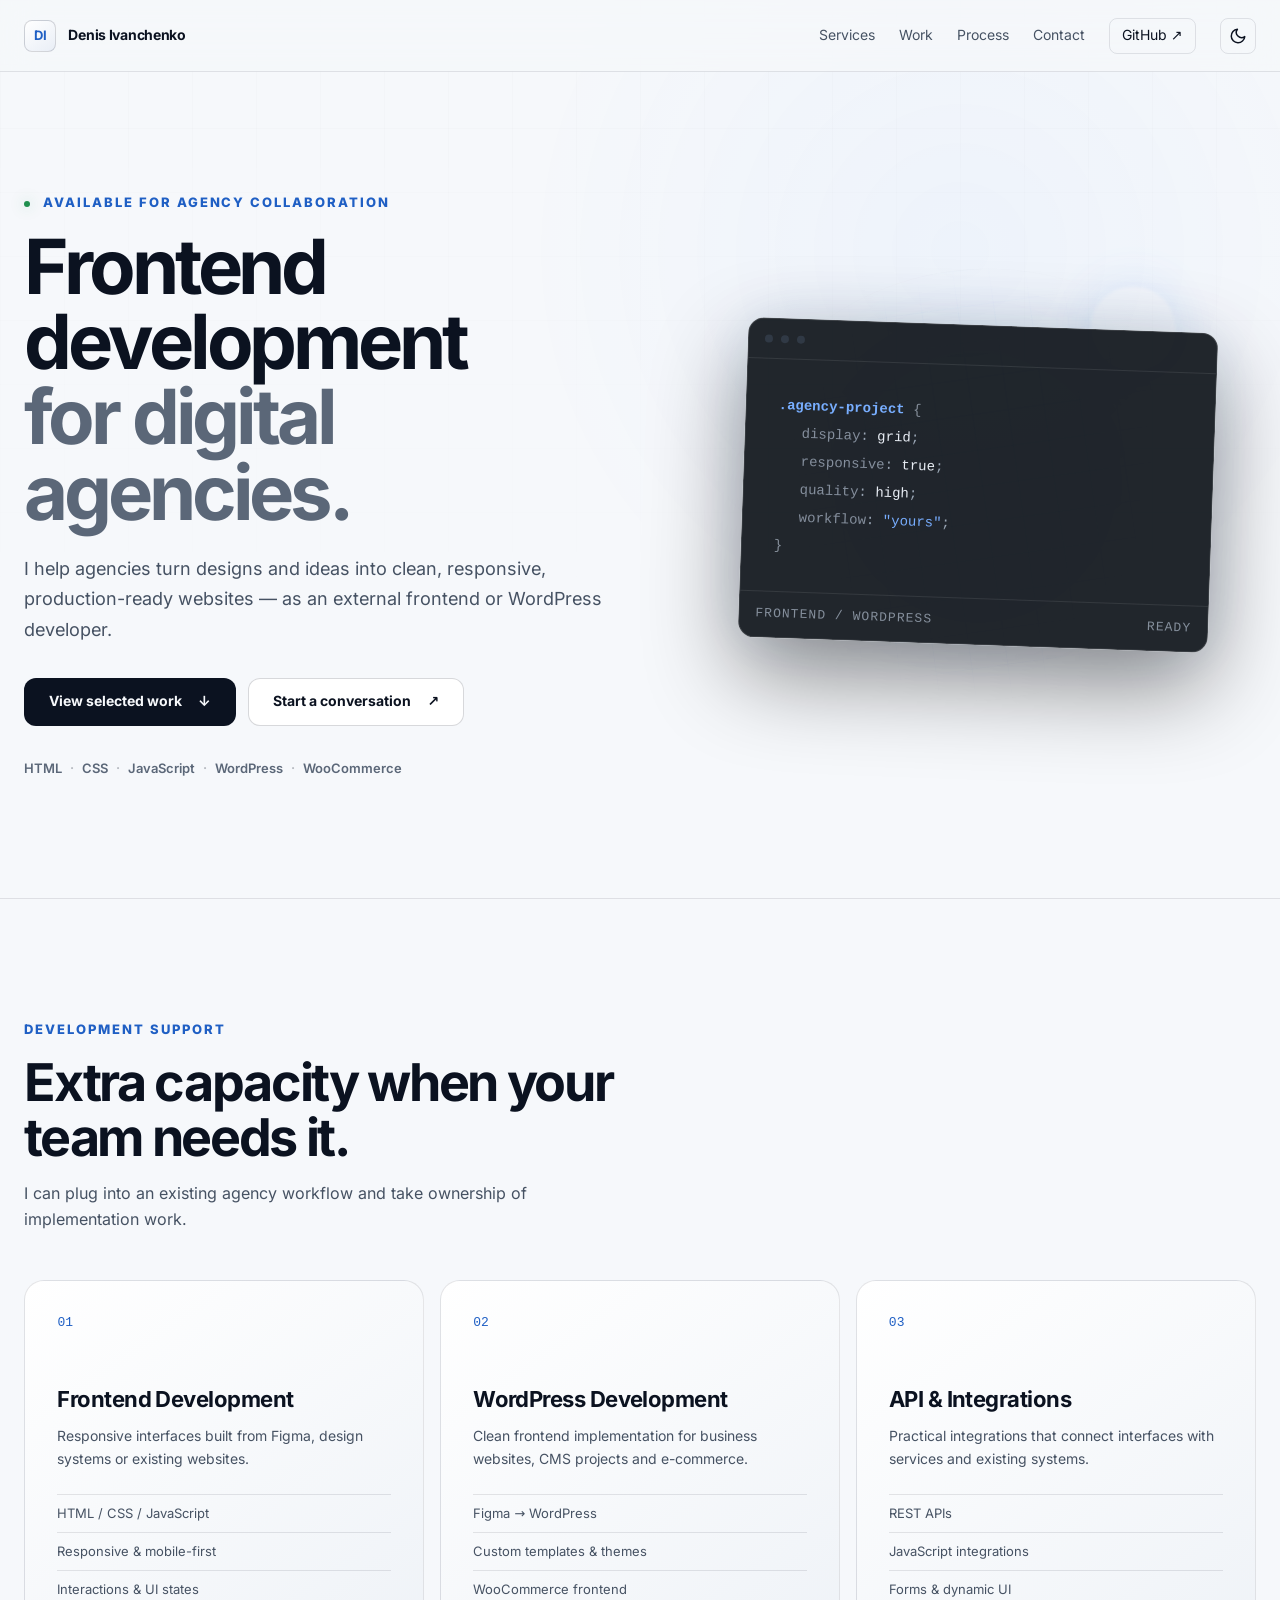
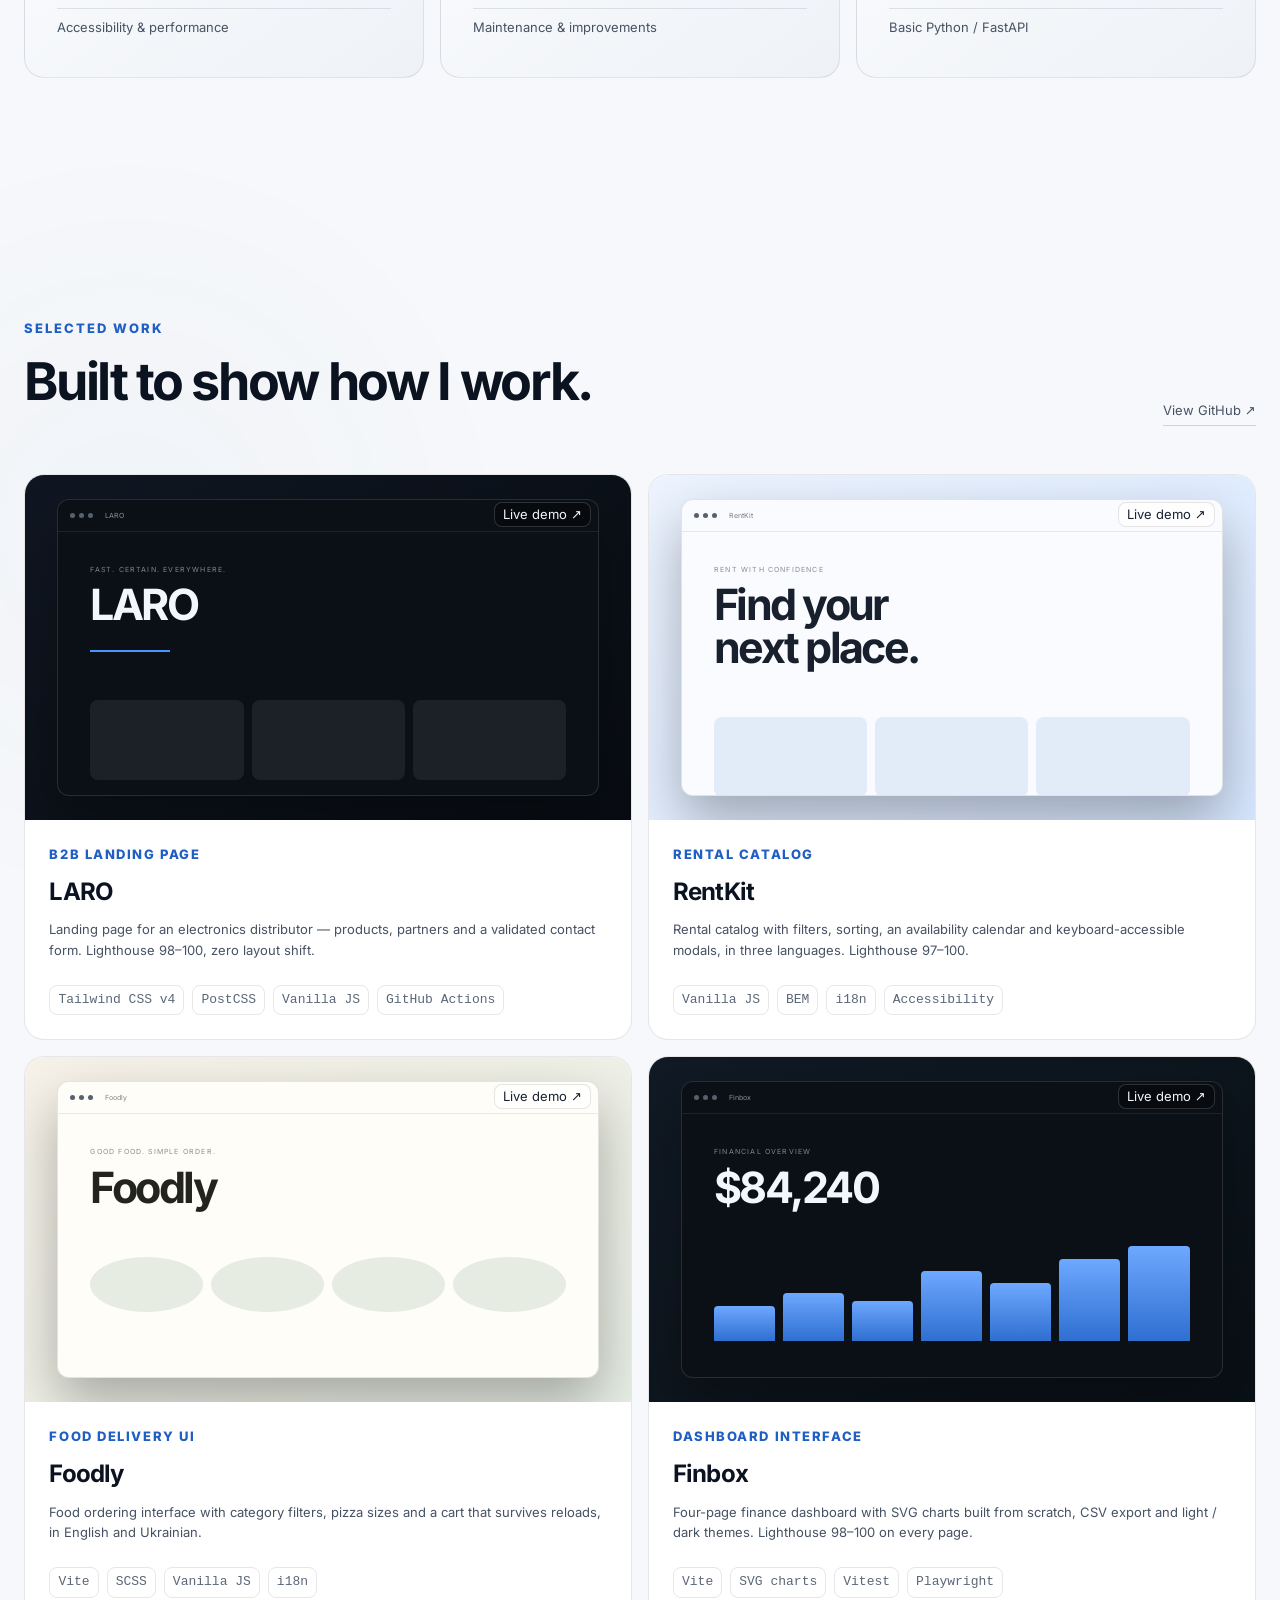
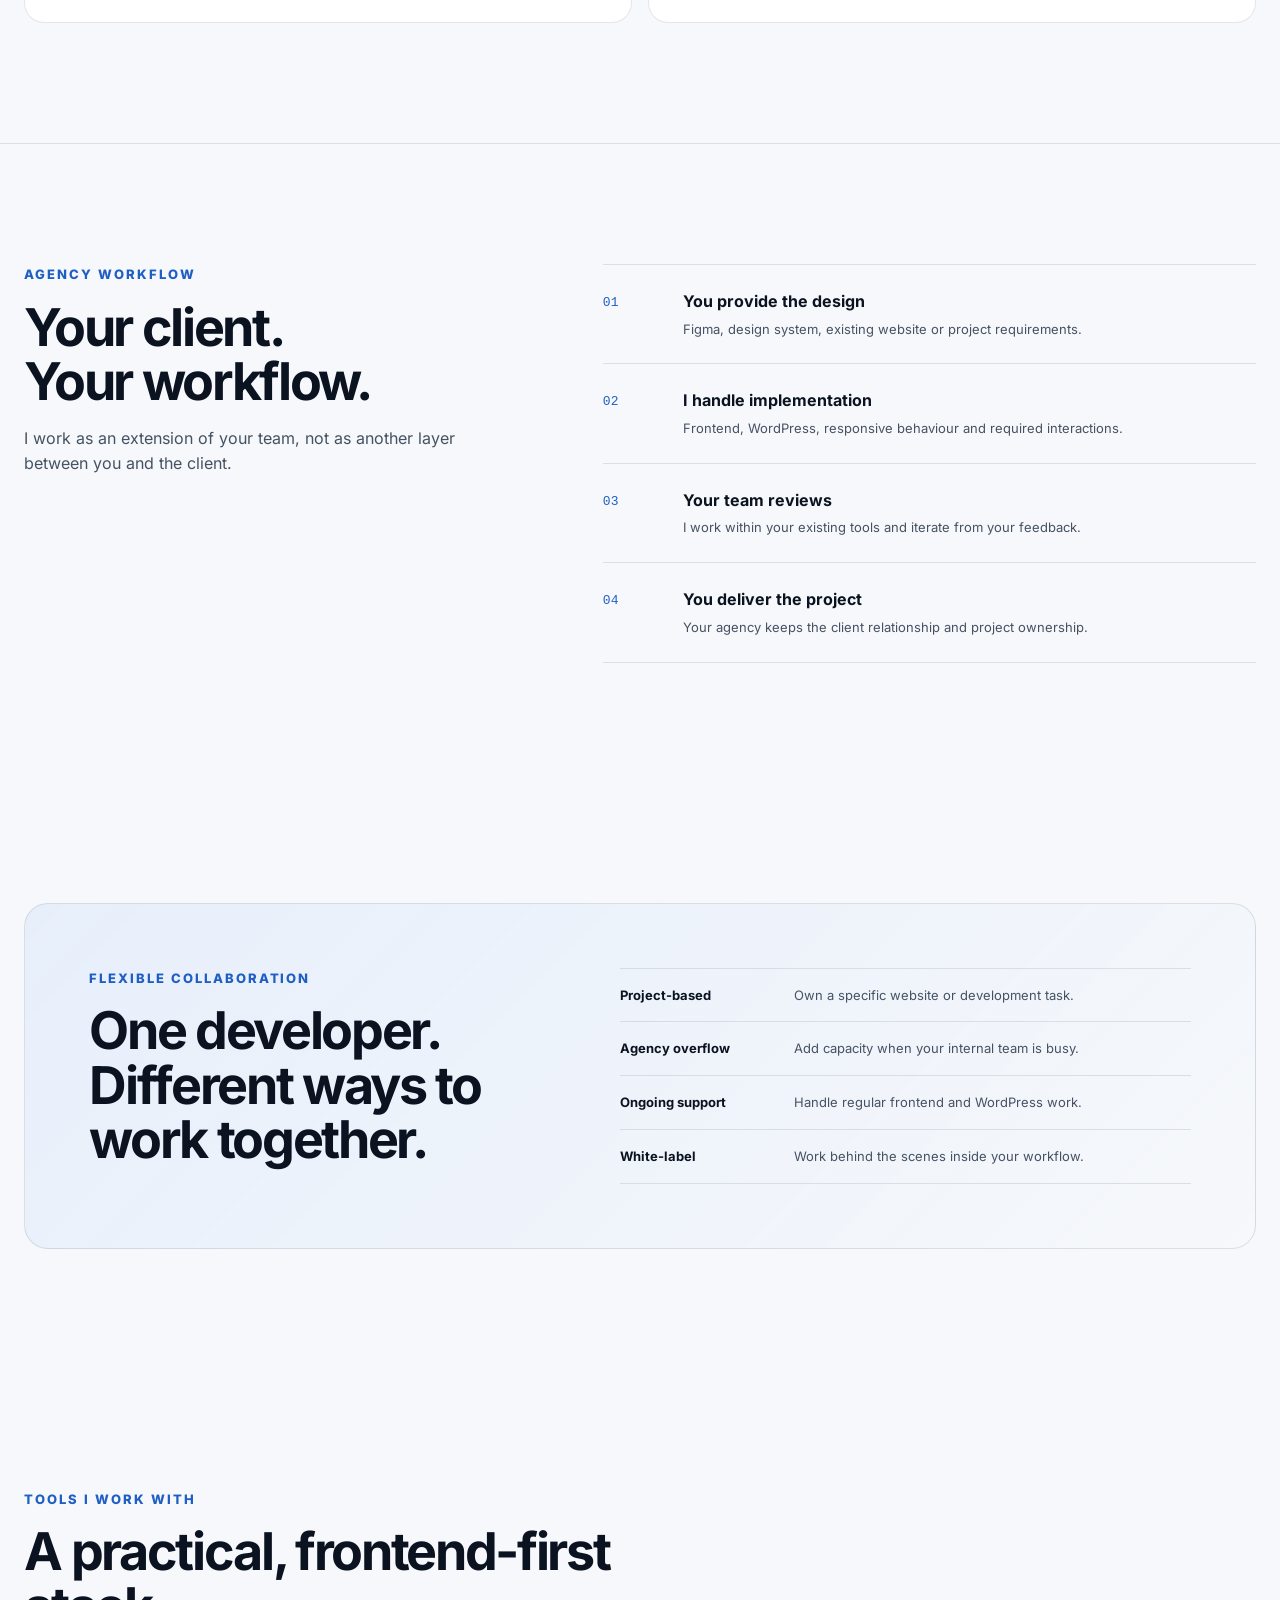
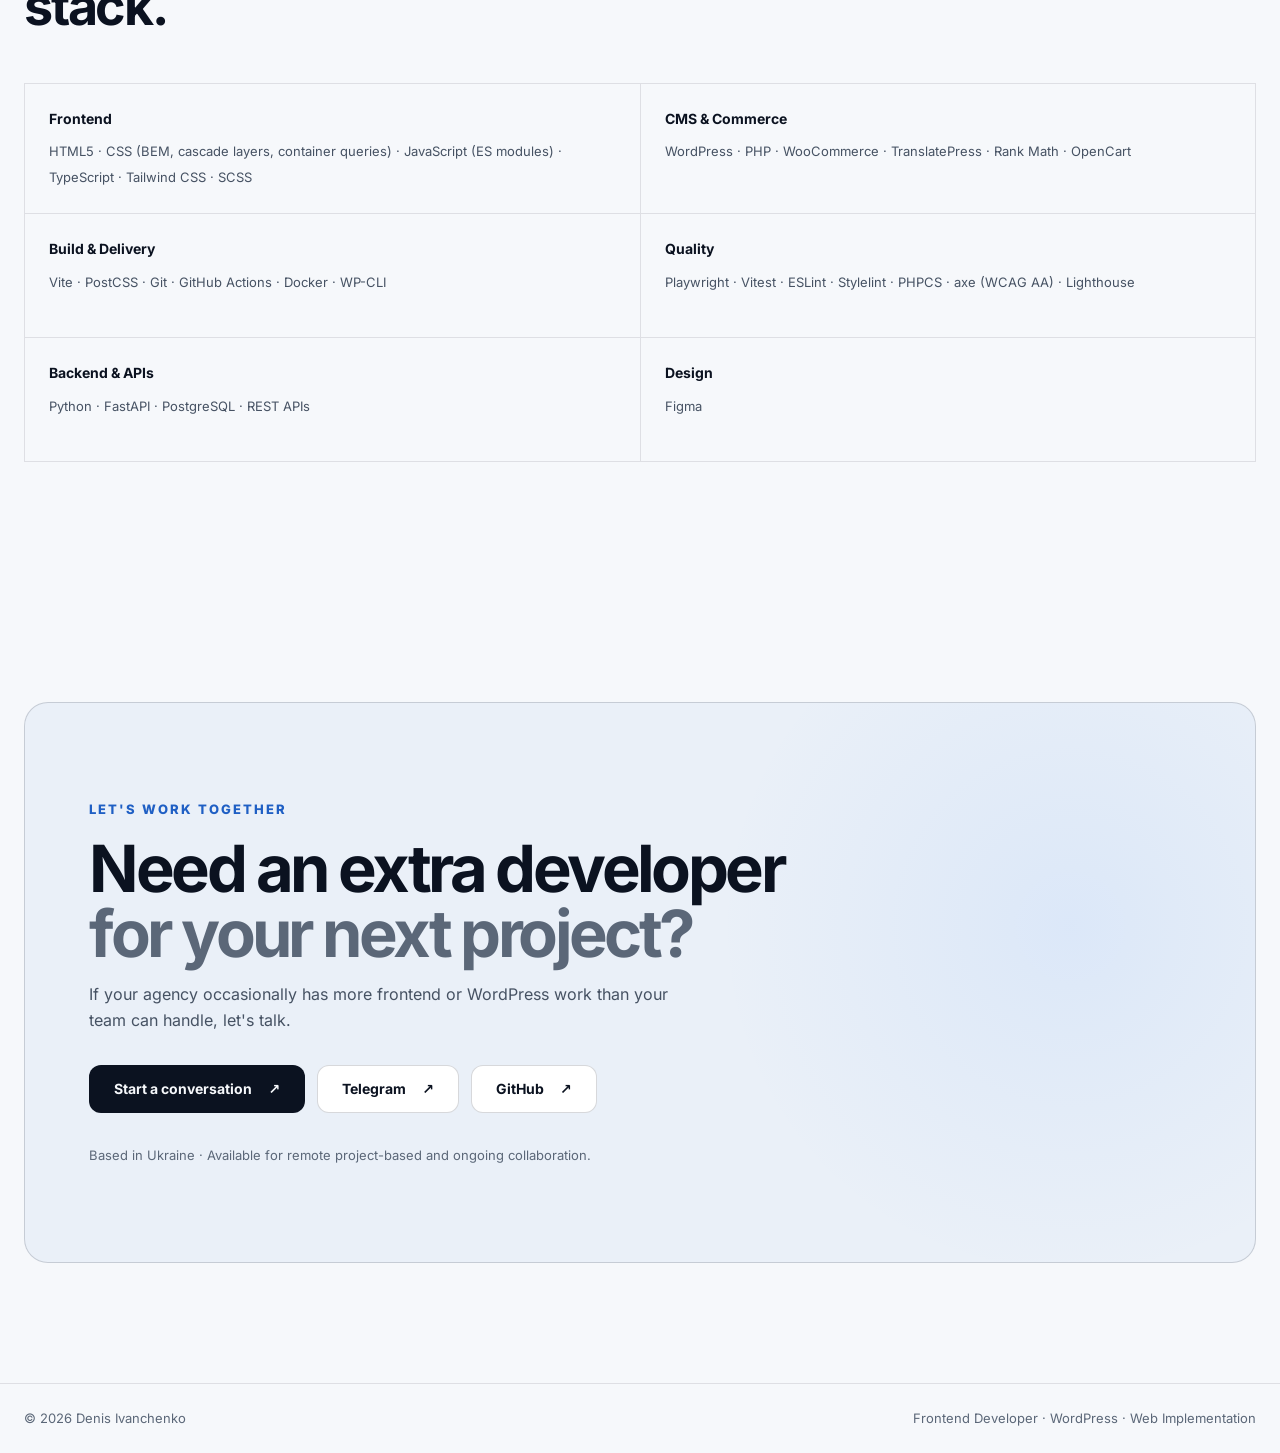
==== index.html @ 22ab7bbe "feat(work): rewrite project card copy with concrete features and lighthouse scores Co-Authored-By: C" ====
<!doctype html>
<html lang="en">
<head>
  <meta charset="utf-8">
  <meta name="viewport" content="width=device-width, initial-scale=1">
  <meta name="description" content="Denis Ivanchenko — Frontend Developer for digital agencies. Frontend, WordPress and web implementation support.">
  <title>Denis Ivanchenko — Frontend Developer for Digital Agencies</title>
  <link rel="canonical" href="https://den-dev-web.github.io/">
  <link rel="icon" href="favicon.ico" sizes="32x32">
  <link rel="icon" href="favicon.svg" type="image/svg+xml">
  <link rel="apple-touch-icon" href="apple-touch-icon.png">
  <meta property="og:type" content="website">
  <meta property="og:url" content="https://den-dev-web.github.io/">
  <meta property="og:title" content="Denis Ivanchenko — Frontend Developer for Digital Agencies">
  <meta property="og:description" content="Denis Ivanchenko — Frontend Developer for digital agencies. Frontend, WordPress and web implementation support.">
  <meta property="og:site_name" content="Denis Ivanchenko">
  <meta property="og:locale" content="en_US">
  <meta property="og:image" content="https://den-dev-web.github.io/assets/img/og-image.jpg">
  <meta property="og:image:width" content="1200">
  <meta property="og:image:height" content="630">
  <meta property="og:image:alt" content="Denis Ivanchenko — Frontend development for digital agencies, with previews of the LARO and Finbox projects">
  <meta name="twitter:card" content="summary_large_image">
  <script type="application/ld+json">
    {
      "@context": "https://schema.org",
      "@type": "Person",
      "name": "Denis Ivanchenko",
      "url": "https://den-dev-web.github.io/",
      "jobTitle": "Frontend Developer",
      "sameAs": ["https://github.com/den-dev-web"]
    }
  </script>
  <script>
    // Apply the saved theme before first paint to avoid a flash of the wrong theme
    try {
      const savedTheme = localStorage.getItem("theme");
      if (savedTheme === "light" || savedTheme === "dark") document.documentElement.dataset.theme = savedTheme;
    } catch {}
  </script>
  <link rel="stylesheet" href="css/tokens.css">
  <link rel="stylesheet" href="css/base.css">
  <link rel="stylesheet" href="css/layout.css">
  <link rel="stylesheet" href="css/components/header.css">
  <link rel="stylesheet" href="css/components/button.css">
  <link rel="stylesheet" href="css/components/eyebrow.css">
  <link rel="stylesheet" href="css/components/section-heading.css">
  <link rel="stylesheet" href="css/components/service-card.css">
  <link rel="stylesheet" href="css/components/project-card.css">
  <link rel="stylesheet" href="css/components/process.css">
  <link rel="stylesheet" href="css/components/collab.css">
  <link rel="stylesheet" href="css/components/stack.css">
  <link rel="stylesheet" href="css/components/contact.css">
  <link rel="stylesheet" href="css/components/footer.css">
  <link rel="stylesheet" href="css/components/hero.css">
  <link rel="stylesheet" href="css/utils.css">
  <script type="module" src="js/main.js"></script>
  <script data-goatcounter="https://den-dev-web.goatcounter.com/count" async src="https://gc.zgo.at/count.js"></script>
</head>
<body>
<a class="skip-link" href="#top">Skip to content</a>
<header class="header">
  <div class="container header__inner">
    <a class="header__brand" href="#top">
      <span class="header__brand-mark" aria-hidden="true">DI</span><span>Denis Ivanchenko</span>
    </a>
    <button class="header__theme" type="button" aria-label="Switch theme" data-theme-toggle>
      <svg class="header__theme-icon header__theme-icon--sun" viewBox="0 0 24 24" width="18" height="18" fill="none" stroke="currentColor" stroke-width="2" stroke-linecap="round" aria-hidden="true" focusable="false"><circle cx="12" cy="12" r="4"/><path d="M12 2v2M12 20v2M4.93 4.93l1.41 1.41M17.66 17.66l1.41 1.41M2 12h2M20 12h2M4.93 19.07l1.41-1.41M17.66 6.34l1.41-1.41"/></svg>
      <svg class="header__theme-icon header__theme-icon--moon" viewBox="0 0 24 24" width="18" height="18" fill="none" stroke="currentColor" stroke-width="2" stroke-linecap="round" stroke-linejoin="round" aria-hidden="true" focusable="false"><path d="M21 12.79A9 9 0 1 1 11.21 3 7 7 0 0 0 21 12.79z"/></svg>
    </button>
    <button class="header__toggle" type="button" aria-expanded="false" aria-controls="primary-menu" aria-label="Menu" data-menu-button>
      <span class="header__toggle-line"></span><span class="header__toggle-line"></span><span class="header__toggle-line"></span>
    </button>
    <nav class="header__nav" id="primary-menu" aria-label="Primary navigation" data-menu>
      <ul class="header__menu">
        <li class="header__item"><a class="header__link" href="#services">Services</a></li>
        <li class="header__item"><a class="header__link" href="#work">Work</a></li>
        <li class="header__item"><a class="header__link" href="#process">Process</a></li>
        <li class="header__item"><a class="header__link" href="#contact">Contact</a></li>
        <li class="header__item"><a class="header__link header__link--github" href="https://github.com/den-dev-web" data-goatcounter-click="github-header" target="_blank" rel="noreferrer">GitHub <span aria-hidden="true">↗</span><span class="visually-hidden">(opens in a new tab)</span></a></li>
      </ul>
    </nav>
  </div>
</header>

<main id="top">
<section class="hero section">
  <div class="container hero__grid">
    <div class="hero__copy">
      <p class="eyebrow"><span class="hero__status-dot"></span> Available for agency collaboration</p>
      <h1 class="hero__title">Frontend development<br><span class="hero__title-accent">for digital agencies.</span></h1>
      <p class="hero__text">I help agencies turn designs and ideas into clean, responsive, production-ready websites — as an external frontend or WordPress developer.</p>
      <div class="hero__actions">
        <a class="button button--primary" href="#work" data-goatcounter-click="hero-work">View selected work <span aria-hidden="true">↓</span></a>
        <a class="button button--secondary" href="#contact" data-goatcounter-click="hero-contact">Start a conversation <span aria-hidden="true">↗</span></a>
      </div>
      <div class="hero__tech"><span>HTML</span><span class="hero__tech-separator" aria-hidden="true">·</span><span>CSS</span><span class="hero__tech-separator" aria-hidden="true">·</span><span>JavaScript</span><span class="hero__tech-separator" aria-hidden="true">·</span><span>WordPress</span><span class="hero__tech-separator" aria-hidden="true">·</span><span>WooCommerce</span></div>
    </div>

    <div class="hero__visual" aria-hidden="true">
      <div class="hero__orb hero__orb--large"></div><div class="hero__orb hero__orb--small"></div><div class="hero__grid-lines"></div>
      <div class="hero__code">
        <div class="hero__code-bar"><span class="hero__code-dot"></span><span class="hero__code-dot"></span><span class="hero__code-dot"></span></div>
        <div class="hero__code-body">
          <span class="hero__code-selector">.agency-project</span> <span class="hero__code-punct">{</span>
          <p class="hero__code-line"><span class="hero__code-token hero__code-token--key">display</span>: <span class="hero__code-token hero__code-token--value">grid</span>;</p>
          <p class="hero__code-line"><span class="hero__code-token hero__code-token--key">responsive</span>: <span class="hero__code-token hero__code-token--value">true</span>;</p>
          <p class="hero__code-line"><span class="hero__code-token hero__code-token--key">quality</span>: <span class="hero__code-token hero__code-token--value">high</span>;</p>
          <p class="hero__code-line"><span class="hero__code-token hero__code-token--key">workflow</span>: <span class="hero__code-token hero__code-token--accent">"yours"</span>;</p>
          <span class="hero__code-punct">}</span>
        </div>
        <div class="hero__code-footer"><span>frontend / wordpress</span><span>ready</span></div>
      </div>
    </div>
  </div>
</section>

<section id="services" class="section section--bordered">
  <div class="container">
    <div class="section-heading">
      <p class="eyebrow">Development support</p>
      <h2 class="section-heading__title">Extra capacity when your team needs it.</h2>
      <p class="section-heading__text">I can plug into an existing agency workflow and take ownership of implementation work.</p>
    </div>
    <div class="service-grid">
      <article class="service-card"><span class="service-card__number">01</span><h3 class="service-card__title">Frontend Development</h3><p class="service-card__text">Responsive interfaces built from Figma, design systems or existing websites.</p><ul class="service-card__list"><li class="service-card__item">HTML / CSS / JavaScript</li><li class="service-card__item">Responsive & mobile-first</li><li class="service-card__item">Interactions & UI states</li><li class="service-card__item">Accessibility & performance</li></ul></article>
      <article class="service-card"><span class="service-card__number">02</span><h3 class="service-card__title">WordPress Development</h3><p class="service-card__text">Clean frontend implementation for business websites, CMS projects and e-commerce.</p><ul class="service-card__list"><li class="service-card__item">Figma → WordPress</li><li class="service-card__item">Custom templates & themes</li><li class="service-card__item">WooCommerce frontend</li><li class="service-card__item">Maintenance & improvements</li></ul></article>
      <article class="service-card"><span class="service-card__number">03</span><h3 class="service-card__title">API & Integrations</h3><p class="service-card__text">Practical integrations that connect interfaces with services and existing systems.</p><ul class="service-card__list"><li class="service-card__item">REST APIs</li><li class="service-card__item">JavaScript integrations</li><li class="service-card__item">Forms & dynamic UI</li><li class="service-card__item">Basic Python / FastAPI</li></ul></article>
    </div>
  </div>
</section>

<section id="work" class="section">
  <div class="container">
    <div class="section-heading section-heading--split">
      <div><p class="eyebrow">Selected work</p><h2 class="section-heading__title">Built to show how I work.</h2></div>
      <a class="section-heading__link" href="https://github.com/den-dev-web" data-goatcounter-click="github-work" target="_blank" rel="noreferrer">View GitHub <span aria-hidden="true">↗</span><span class="visually-hidden">(opens in a new tab)</span></a>
    </div>

    <div class="project-grid">
      <article class="project-card project-card--laro">
        <a class="project-card__media" href="https://den-dev-web.github.io/laro/" data-goatcounter-click="live-demo-laro" target="_blank" rel="noreferrer" aria-label="Live demo: LARO (opens in a new tab)">
          <div class="project-card__screen" aria-hidden="true"><div class="project-card__screen-bar"><span class="project-card__screen-dot"></span><span class="project-card__screen-dot"></span><span class="project-card__screen-dot"></span><small class="project-card__screen-title">LARO</small></div><div class="project-card__screen-body"><span class="project-card__kicker">FAST. CERTAIN. EVERYWHERE.</span><strong class="project-card__headline">LARO</strong><div class="project-card__accent-line"></div><div class="project-card__blocks"><span class="project-card__block"></span><span class="project-card__block"></span><span class="project-card__block"></span></div></div></div>
          <span class="project-card__badge">Live demo <span aria-hidden="true">↗</span></span>
        </a>
        <div class="project-card__info"><p class="project-card__type">B2B landing page</p><h3 class="project-card__title">LARO</h3><p class="project-card__text">Landing page for an electronics distributor — products, partners and a validated contact form. Lighthouse 98–&#8288;100, zero layout shift.</p><div class="project-card__tags"><span class="project-card__tag">Tailwind CSS v4</span><span class="project-card__tag">PostCSS</span><span class="project-card__tag">Vanilla JS</span><span class="project-card__tag">GitHub Actions</span></div></div>
      </article>

      <article class="project-card project-card--rentkit">
        <a class="project-card__media" href="https://den-dev-web.github.io/rentkit/" data-goatcounter-click="live-demo-rentkit" target="_blank" rel="noreferrer" aria-label="Live demo: RentKit (opens in a new tab)">
          <div class="project-card__screen" aria-hidden="true"><div class="project-card__screen-bar"><span class="project-card__screen-dot"></span><span class="project-card__screen-dot"></span><span class="project-card__screen-dot"></span><small class="project-card__screen-title">RentKit</small></div><div class="project-card__screen-body"><span class="project-card__kicker">RENT WITH CONFIDENCE</span><strong class="project-card__headline">Find your<br>next place.</strong><div class="project-card__blocks"><span class="project-card__block"></span><span class="project-card__block"></span><span class="project-card__block"></span></div></div></div>
          <span class="project-card__badge">Live demo <span aria-hidden="true">↗</span></span>
        </a>
        <div class="project-card__info"><p class="project-card__type">Rental catalog</p><h3 class="project-card__title">RentKit</h3><p class="project-card__text">Rental catalog with filters, sorting, an availability calendar and keyboard-accessible modals, in three languages. Lighthouse 97–&#8288;100.</p><div class="project-card__tags"><span class="project-card__tag">Vanilla JS</span><span class="project-card__tag">BEM</span><span class="project-card__tag">i18n</span><span class="project-card__tag">Accessibility</span></div></div>
      </article>

      <article class="project-card project-card--foodly">
        <a class="project-card__media" href="https://den-dev-web.github.io/foodly/" data-goatcounter-click="live-demo-foodly" target="_blank" rel="noreferrer" aria-label="Live demo: Foodly (opens in a new tab)">
          <div class="project-card__screen" aria-hidden="true"><div class="project-card__screen-bar"><span class="project-card__screen-dot"></span><span class="project-card__screen-dot"></span><span class="project-card__screen-dot"></span><small class="project-card__screen-title">Foodly</small></div><div class="project-card__screen-body"><span class="project-card__kicker">GOOD FOOD. SIMPLE ORDER.</span><strong class="project-card__headline">Foodly</strong><div class="project-card__blocks project-card__blocks--round"><span class="project-card__block"></span><span class="project-card__block"></span><span class="project-card__block"></span><span class="project-card__block"></span></div></div></div>
          <span class="project-card__badge">Live demo <span aria-hidden="true">↗</span></span>
        </a>
        <div class="project-card__info"><p class="project-card__type">Food delivery UI</p><h3 class="project-card__title">Foodly</h3><p class="project-card__text">Food ordering interface with category filters, pizza sizes and a cart that survives reloads, in English and Ukrainian.</p><div class="project-card__tags"><span class="project-card__tag">Vite</span><span class="project-card__tag">SCSS</span><span class="project-card__tag">Vanilla JS</span><span class="project-card__tag">i18n</span></div></div>
      </article>

      <article class="project-card project-card--finbox">
        <a class="project-card__media" href="https://den-dev-web.github.io/finbox/" data-goatcounter-click="live-demo-finbox" target="_blank" rel="noreferrer" aria-label="Live demo: Finbox (opens in a new tab)">
          <div class="project-card__screen" aria-hidden="true"><div class="project-card__screen-bar"><span class="project-card__screen-dot"></span><span class="project-card__screen-dot"></span><span class="project-card__screen-dot"></span><small class="project-card__screen-title">Finbox</small></div><div class="project-card__screen-body"><span class="project-card__kicker">FINANCIAL OVERVIEW</span><strong class="project-card__headline">$84,240</strong><div class="project-card__chart"><span class="project-card__bar" style="height: 35%"></span><span class="project-card__bar" style="height: 48%"></span><span class="project-card__bar" style="height: 40%"></span><span class="project-card__bar" style="height: 70%"></span><span class="project-card__bar" style="height: 58%"></span><span class="project-card__bar" style="height: 82%"></span><span class="project-card__bar" style="height: 95%"></span></div></div></div>
          <span class="project-card__badge">Live demo <span aria-hidden="true">↗</span></span>
        </a>
        <div class="project-card__info"><p class="project-card__type">Dashboard interface</p><h3 class="project-card__title">Finbox</h3><p class="project-card__text">Four-page finance dashboard with SVG charts built from scratch, CSV export and light / dark themes. Lighthouse 98–&#8288;100 on every page.</p><div class="project-card__tags"><span class="project-card__tag">Vite</span><span class="project-card__tag">SVG charts</span><span class="project-card__tag">Vitest</span><span class="project-card__tag">Playwright</span></div></div>
      </article>
    </div>
  </div>
</section>

<section id="process" class="section section--bordered">
  <div class="container process">
    <div class="section-heading"><p class="eyebrow">Agency workflow</p><h2 class="section-heading__title">Your client.<br>Your workflow.</h2><p class="section-heading__text">I work as an extension of your team, not as another layer between you and the client.</p></div>
    <ol class="process__list">
      <li class="process__item"><span class="process__number" aria-hidden="true">01</span><div><h3 class="process__title">You provide the design</h3><p class="process__text">Figma, design system, existing website or project requirements.</p></div></li>
      <li class="process__item"><span class="process__number" aria-hidden="true">02</span><div><h3 class="process__title">I handle implementation</h3><p class="process__text">Frontend, WordPress, responsive behaviour and required interactions.</p></div></li>
      <li class="process__item"><span class="process__number" aria-hidden="true">03</span><div><h3 class="process__title">Your team reviews</h3><p class="process__text">I work within your existing tools and iterate from your feedback.</p></div></li>
      <li class="process__item"><span class="process__number" aria-hidden="true">04</span><div><h3 class="process__title">You deliver the project</h3><p class="process__text">Your agency keeps the client relationship and project ownership.</p></div></li>
    </ol>
  </div>
</section>

<section class="section collaboration">
  <div class="container">
    <div class="collab">
      <div><p class="eyebrow">Flexible collaboration</p><h2 class="collab__title">One developer.<br>Different ways to work together.</h2></div>
      <dl class="collab__list">
        <div class="collab__row"><dt class="collab__term">Project-based</dt><dd class="collab__desc">Own a specific website or development task.</dd></div>
        <div class="collab__row"><dt class="collab__term">Agency overflow</dt><dd class="collab__desc">Add capacity when your internal team is busy.</dd></div>
        <div class="collab__row"><dt class="collab__term">Ongoing support</dt><dd class="collab__desc">Handle regular frontend and WordPress work.</dd></div>
        <div class="collab__row"><dt class="collab__term">White-label</dt><dd class="collab__desc">Work behind the scenes inside your workflow.</dd></div>
      </dl>
    </div>
  </div>
</section>

<section class="section stack">
  <div class="container">
    <div class="section-heading"><p class="eyebrow">Tools I work with</p><h2 class="section-heading__title">A practical, frontend-first stack.</h2></div>
    <ul class="stack__grid">
      <li class="stack__cell"><strong class="stack__title">Frontend</strong><span class="stack__items">HTML5 · CSS (BEM, cascade layers, container queries) · JavaScript (ES modules) · TypeScript · Tailwind CSS · SCSS</span></li>
      <li class="stack__cell"><strong class="stack__title">CMS & Commerce</strong><span class="stack__items">WordPress · PHP · WooCommerce · TranslatePress · Rank Math · OpenCart</span></li>
      <li class="stack__cell"><strong class="stack__title">Build & Delivery</strong><span class="stack__items">Vite · PostCSS · Git · GitHub Actions · Docker · WP-CLI</span></li>
      <li class="stack__cell"><strong class="stack__title">Quality</strong><span class="stack__items">Playwright · Vitest · ESLint · Stylelint · PHPCS · axe (WCAG AA) · Lighthouse</span></li>
      <li class="stack__cell"><strong class="stack__title">Backend & APIs</strong><span class="stack__items">Python · FastAPI · PostgreSQL · REST APIs</span></li>
      <li class="stack__cell"><strong class="stack__title">Design</strong><span class="stack__items">Figma</span></li>
    </ul>
  </div>
</section>

<section id="contact" class="section">
  <div class="container">
    <div class="contact">
      <p class="eyebrow">Let's work together</p>
      <h2 class="contact__title">Need an extra developer<br><span class="contact__title-accent">for your next project?</span></h2>
      <p class="contact__text">If your agency occasionally has more frontend or WordPress work than your team can handle, let's talk.</p>
      <div class="contact__actions">
        <a class="button button--primary" href="mailto:maxden403@gmail.com" data-goatcounter-click="email-contact">Start a conversation <span aria-hidden="true">↗</span></a>
        <a class="button button--secondary" href="https://t.me/MaxdDen" data-goatcounter-click="telegram-contact" target="_blank" rel="noreferrer">Telegram <span aria-hidden="true">↗</span><span class="visually-hidden">(opens in a new tab)</span></a>
        <a class="button button--secondary" href="https://github.com/den-dev-web" data-goatcounter-click="github-contact" target="_blank" rel="noreferrer">GitHub <span aria-hidden="true">↗</span><span class="visually-hidden">(opens in a new tab)</span></a>
      </div>
      <p class="contact__note">Based in Ukraine · Available for remote project-based and ongoing collaboration.</p>
    </div>
  </div>
</section>
</main>

<footer class="footer"><div class="container footer__inner"><span>© <span data-current-year>2026</span> Denis Ivanchenko</span><span>Frontend Developer · WordPress · Web Implementation</span></div></footer>
</body>
</html>
---- css/tokens.css ----
@font-face {
  font-family: "Inter";
  src: url("../assets/fonts/inter-latin-400-normal.woff2") format("woff2");
  font-weight: 400;
  font-style: normal;
  font-display: swap;
}
@font-face {
  font-family: "Inter";
  src: url("../assets/fonts/inter-latin-600-normal.woff2") format("woff2");
  font-weight: 600;
  font-style: normal;
  font-display: swap;
}
@font-face {
  font-family: "Inter";
  src: url("../assets/fonts/inter-latin-700-normal.woff2") format("woff2");
  font-weight: 700;
  font-style: normal;
  font-display: swap;
}
@font-face {
  font-family: "Inter";
  src: url("../assets/fonts/inter-latin-800-normal.woff2") format("woff2");
  font-weight: 800;
  font-style: normal;
  font-display: swap;
}

:root {
  /* Fonts */
  --font-body: "Inter", ui-sans-serif, system-ui, -apple-system, BlinkMacSystemFont, "Segoe UI", sans-serif;
  --font-heading: var(--font-body);
  --font-mono: "SFMono-Regular", Consolas, monospace;

  --font-weight-regular: 400;
  --font-weight-semibold: 600;
  --font-weight-bold: 700;
  --font-weight-extrabold: 800;

  /* Fluid type scale, 320px → 1280px; minimum 12px */
  --text-xs: clamp(0.75rem, 0.7292rem + 0.1042vw, 0.8125rem);  /* 12 → 13 */
  --text-s: clamp(0.8125rem, 0.7917rem + 0.1042vw, 0.875rem);  /* 13 → 14 */
  --text-base: clamp(0.9375rem, 0.9167rem + 0.1042vw, 1rem);   /* 15 → 16 */
  --text-m: clamp(1rem, 0.9583rem + 0.2083vw, 1.125rem);       /* 16 → 18 */
  --text-l: clamp(1.125rem, 1.042rem + 0.4167vw, 1.375rem);    /* 18 → 22 */
  --text-xl: clamp(1.25rem, 1.167rem + 0.4167vw, 1.5rem);      /* 20 → 24 */
  --text-2xl: clamp(1.688rem, 1.354rem + 1.667vw, 2.688rem);   /* 27 → 43 */
  --text-3xl: clamp(2rem, 1.583rem + 2.083vw, 3.25rem);        /* 32 → 52 */
  --text-4xl: clamp(2.5rem, 1.979rem + 2.604vw, 4.062rem);     /* 40 → 65 */
  --text-5xl: clamp(2.625rem, 1.917rem + 3.542vw, 4.75rem);    /* 42 → 76 */

  /* Colors — dark theme (default) */
  color-scheme: dark;
  --color-bg: #080b10;
  --color-bg-soft: #0d1118;
  --color-surface: #10151d;
  --color-surface-raised: #0d131c;
  --color-text: #f3f6fa;
  --color-text-muted: #9aa6b5;
  --color-text-subtle: #7a8593; /* ≥ 4.5:1 on every surface (was #687484) */
  --color-accent: #6ea8ff;
  --color-success: #69d391;
  --color-line: rgba(255, 255, 255, 0.09);
  --color-line-strong: rgba(255, 255, 255, 0.15);
  --color-line-hover: rgba(255, 255, 255, 0.28);
  --color-header-bg: rgba(8, 11, 16, 0.76);
  --gradient-brand-mark: linear-gradient(145deg, #172334, #0c121a);
  --color-success-glow: rgba(105, 211, 145, 0.6);

  /* Accent glow: rgb(var(--glow-rgb) / alpha); glow elements fade by --glow-opacity */
  --glow-rgb: 63 140 255;
  --glow-slate-rgb: 70 100 145;
  --glow-opacity: 1;
  --color-grid-line: rgba(255, 255, 255, 0.025);

  /* Code card — stays dark in both themes */
  --color-code-bg: rgba(12, 17, 24, 0.91);
  --color-code-border: rgba(255, 255, 255, 0.15);
  --color-code-line: rgba(255, 255, 255, 0.09);
  --color-code-dot: #303945;
  --color-code-text: #9aa6b5;
  --color-code-key: #858f9d;
  --color-code-value: #e8edf4;
  --color-code-accent: #78aeff;
  --color-code-punct: #868f9b;
  --color-code-meta: #858f9c;

  /* Project mockups — fixed palettes of the real sites, same in both themes */
  --mock-dot: #566170;
  --mock-accent: #4b94ff;
  --mock-chart: linear-gradient(to top, #2e6fd0, #6ea8ff);
  --mock-dark-bg: #0b1017;
  --mock-dark-text: #f3f6fa;
  --mock-dark-border: rgba(255, 255, 255, 0.12);
  --mock-dark-divider: rgba(255, 255, 255, 0.08);
  --mock-dark-block: rgba(255, 255, 255, 0.07);
  --mock-dark-badge-bg: rgba(0, 0, 0, 0.35);
  --mock-dark-badge-border: rgba(255, 255, 255, 0.16);
  --mock-light-border: rgba(0, 0, 0, 0.1);
  --mock-light-divider: rgba(0, 0, 0, 0.08);
  --mock-light-badge-bg: rgba(255, 255, 255, 0.75);
  --mock-light-badge-text: #182333;
  --mock-laro-media: linear-gradient(145deg, #101722, #080c12);
  --mock-finbox-media: linear-gradient(145deg, #111a25, #091016);
  --mock-rentkit-media: linear-gradient(145deg, #edf4ff, #d7e7ff);
  --mock-rentkit-bg: #f9fbff;
  --mock-rentkit-text: #17202c;
  --mock-rentkit-block: #e2ebf8;
  --mock-foodly-media: linear-gradient(145deg, #f7f2e9, #e7eee4);
  --mock-foodly-bg: #fffdf8;
  --mock-foodly-text: #24241f;
  --mock-foodly-block: #e6ece2;

  /* Effects */
  --blur-glass: 18px;

  /* Spacing, 4px step */
  --space-3xs: 0.25rem; /* 4 */
  --space-2xs: 0.5rem;  /* 8 */
  --space-xs: 0.75rem;  /* 12 */
  --space-s: 1rem;      /* 16 */
  --space-m: 1.5rem;    /* 24 */
  --space-l: 2rem;      /* 32 */
  --space-xl: 3rem;     /* 48 */
  --space-2xl: 4rem;    /* 64 */
  --space-3xl: 6rem;    /* 96 */
  --space-section: clamp(3.125rem, 1.667rem + 7.292vw, 7.5rem); /* 50 → 120 */

  /* Radii */
  --radius-xs: 4px;
  --radius-s: 8px;
  --radius-m: 12px;
  --radius-l: 16px;
  --radius-xl: 20px;
  --radius-2xl: 24px;
  --radius-full: 50%;

  /* Borders */
  --border-width: 1px;

  /* Shadows */
  --shadow-m: 0 25px 55px rgba(0, 0, 0, 0.3);
  --shadow-l: 0 35px 90px rgba(0, 0, 0, 0.45);
  --shadow-glow: 0 0 60px rgba(63, 140, 255, 0.08);

  /* Motion */
  --duration-fast: 0.2s;
  --duration-base: 0.35s;
  --ease-standard: ease;

  /* Layout */
  --container-max: 1280px;
  --container-gutter: clamp(1rem, 0.825rem + 0.875vw, 1.875rem);
  --header-height: 4.5rem; /* 72 — sticky header */
}

/* Colors — light theme: follows the OS unless the visitor picked dark in the header toggle */
@media (prefers-color-scheme: light) {
  :root:not([data-theme="dark"]) {
    color-scheme: light;
    --color-bg: #f6f8fb;
    --color-bg-soft: #eef2f7;
    --color-surface: #ffffff;
    --color-surface-raised: #eaf0f8;
    --color-text: #0b1220;
    --color-text-muted: #465263;
    --color-text-subtle: #5b6778;
    --color-accent: #1f5fc4;
    --color-success: #1f8f4e;
    --color-line: rgba(11, 18, 32, 0.1);
    --color-line-strong: rgba(11, 18, 32, 0.16);
    --color-line-hover: rgba(11, 18, 32, 0.28);
    --color-header-bg: rgba(246, 248, 251, 0.8);
    --gradient-brand-mark: linear-gradient(145deg, #ffffff, #e9eef6);
    --color-success-glow: rgba(31, 143, 78, 0.35);
    --glow-opacity: 0.5;
    --color-grid-line: rgba(11, 18, 32, 0.06);
  }
}

/* Colors — light theme picked manually in the header toggle */
:root[data-theme="light"] {
  color-scheme: light;
  --color-bg: #f6f8fb;
  --color-bg-soft: #eef2f7;
  --color-surface: #ffffff;
  --color-surface-raised: #eaf0f8;
  --color-text: #0b1220;
  --color-text-muted: #465263;
  --color-text-subtle: #5b6778;
  --color-accent: #1f5fc4;
  --color-success: #1f8f4e;
  --color-line: rgba(11, 18, 32, 0.1);
  --color-line-strong: rgba(11, 18, 32, 0.16);
  --color-line-hover: rgba(11, 18, 32, 0.28);
  --color-header-bg: rgba(246, 248, 251, 0.8);
  --gradient-brand-mark: linear-gradient(145deg, #ffffff, #e9eef6);
  --color-success-glow: rgba(31, 143, 78, 0.35);
  --glow-opacity: 0.5;
  --color-grid-line: rgba(11, 18, 32, 0.06);
}
---- css/base.css ----
*,
*::before,
*::after {
  box-sizing: border-box;
  margin: 0;
  padding: 0;
}

html {
  -webkit-text-size-adjust: 100%;
  text-size-adjust: 100%;
}

@media (prefers-reduced-motion: no-preference) {
  html {
    scroll-behavior: smooth;
  }
}

body {
  font-family: var(--font-body);
  background: var(--color-bg);
  color: var(--color-text);
  line-height: 1.6; /* project value — see passport Deviations */
  /* Long words wrap everywhere; `anywhere` also lets grid/flex items shrink below the word width. Safari < 15.4 keeps `break-word` */
  overflow-wrap: break-word;
  overflow-wrap: anywhere;
  -webkit-font-smoothing: antialiased;
  -moz-osx-font-smoothing: grayscale;
}

img,
picture,
video,
canvas,
svg {
  display: block;
  max-width: 100%;
  height: auto;
}

/* :focus is the baseline for Safari < 15.4; the second rule hides it for mouse users where :focus-visible exists */
:focus {
  outline: 2px solid var(--color-accent);
  outline-offset: 2px;
}

:focus:not(:focus-visible) {
  outline: none;
}

a {
  color: inherit;
  text-decoration: none;
}

input,
button,
textarea,
select {
  font: inherit;
  color: inherit;
}

button {
  cursor: pointer;
  border: none;
  background: none;
}
---- css/layout.css ----
/* Anchor targets land below the sticky header */
html {
  scroll-padding-top: var(--header-height);
}

/* Page background: accent glows scroll with the page, the grid stays fixed and fades out downwards */
body {
  position: relative;
  isolation: isolate;
}

body::before,
body::after {
  content: "";
  z-index: -1;
  pointer-events: none;
}

body::before {
  position: fixed;
  inset: 0;
  background-image:
    linear-gradient(var(--color-grid-line) 1px, transparent 1px),
    linear-gradient(90deg, var(--color-grid-line) 1px, transparent 1px);
  background-size: 64px 64px;
  opacity: 0.25;
  -webkit-mask-image: linear-gradient(to bottom, black, transparent 80%);
  mask-image: linear-gradient(to bottom, black, transparent 80%);
}

body::after {
  position: absolute;
  inset: 0;
  background:
    radial-gradient(circle at 75% 4%, rgb(var(--glow-rgb) / 0.09), transparent 28rem),
    radial-gradient(circle at 10% 34%, rgb(var(--glow-slate-rgb) / 0.06), transparent 25rem);
  opacity: var(--glow-opacity);
}

.container {
  width: min(100% - var(--container-gutter) * 2, var(--container-max));
  margin-inline: auto;
}

.section {
  padding-block: var(--space-section);
}

.section--bordered {
  border-top: var(--border-width) solid var(--color-line);
}

/* Hidden above the viewport until it receives keyboard focus */
.skip-link {
  position: absolute;
  top: var(--space-2xs);
  left: var(--space-2xs);
  z-index: 100;
  padding: var(--space-xs) var(--space-s);
  border-radius: var(--radius-s);
  background: var(--color-text);
  color: var(--color-bg);
  font-size: var(--text-s);
  font-weight: var(--font-weight-bold);
  transform: translateY(calc(-100% - var(--space-2xs) * 2));
}

.skip-link:focus {
  transform: none;
}
---- css/components/header.css ----
.header {
  position: sticky;
  top: 0;
  z-index: 20;
  display: flex;
  align-items: center;
  min-height: var(--header-height);
  border-bottom: var(--border-width) solid var(--color-line);
  background: var(--color-header-bg);
  -webkit-backdrop-filter: blur(var(--blur-glass));
  backdrop-filter: blur(var(--blur-glass));
}

.header__inner {
  display: flex;
  align-items: center;
  gap: var(--space-xs);
}

.header__brand {
  display: inline-flex;
  align-items: center;
  gap: var(--space-xs);
  font-size: var(--text-s);
  font-weight: var(--font-weight-bold);
  letter-spacing: -0.02em;
  margin-right: auto;
}

.header__brand-mark {
  display: grid;
  place-items: center;
  width: 2rem;
  height: 2rem;
  border: var(--border-width) solid var(--color-line-strong);
  border-radius: var(--radius-s);
  background: var(--gradient-brand-mark);
  color: var(--color-accent);
  font-size: var(--text-xs);
}

/* Icon buttons: theme switch and mobile burger */
.header__theme,
.header__toggle {
  display: inline-grid;
  place-content: center;
  gap: var(--space-3xs);
  width: 2.75rem; /* 44 — primary mobile control */
  height: 2.75rem;
  border: var(--border-width) solid var(--color-line);
  border-radius: var(--radius-s);
  color: var(--color-text);
}

/* Icon shows the theme a click switches to: sun in dark, moon in light */
.header__theme-icon--moon {
  display: none;
}

@media (prefers-color-scheme: light) {
  :root:not([data-theme="dark"]) .header__theme-icon--sun {
    display: none;
  }

  :root:not([data-theme="dark"]) .header__theme-icon--moon {
    display: block;
  }
}

:root[data-theme="light"] .header__theme-icon--sun {
  display: none;
}

:root[data-theme="light"] .header__theme-icon--moon {
  display: block;
}

.header__toggle-line {
  display: block;
  width: 1.125rem;
  height: 2px;
  border-radius: 1px;
  background: currentColor;
}

/* Lines fold into a cross: offset = line height + gap */
.header__toggle[aria-expanded="true"] .header__toggle-line:nth-child(1) {
  transform: translateY(6px) rotate(45deg);
}

.header__toggle[aria-expanded="true"] .header__toggle-line:nth-child(2) {
  opacity: 0;
}

.header__toggle[aria-expanded="true"] .header__toggle-line:nth-child(3) {
  transform: translateY(-6px) rotate(-45deg);
}

/* Mobile: dropdown panel under the header, opened by js/modules/menu.js */
.header__nav {
  display: none;
  position: absolute;
  top: 100%;
  left: 0;
  right: 0;
  padding: var(--space-2xs) var(--container-gutter) var(--space-m);
  border-bottom: var(--border-width) solid var(--color-line);
  background: var(--color-bg);
}

.header__nav.is-open {
  display: block;
}

.header__menu {
  display: flex;
  flex-direction: column;
  align-items: flex-start;
  list-style: none;
}

.header__link {
  display: inline-flex;
  align-items: center;
  gap: var(--space-3xs);
  min-height: 2.75rem; /* 44 — mobile touch target */
  color: var(--color-text-muted);
  font-size: var(--text-s);
}

.header__link--github {
  padding-inline: var(--space-xs);
  border: var(--border-width) solid var(--color-line);
  border-radius: var(--radius-s);
  color: var(--color-text);
}

@media (min-width: 768px) {
  .header__inner {
    gap: var(--space-m);
  }

  .header__toggle {
    display: none;
  }

  /* After the menu on desktop; before the burger in DOM so mobile focus order stays logical */
  .header__theme {
    order: 1;
    width: 2.25rem;
    height: 2.25rem;
  }

  .header__nav {
    display: block;
    position: static;
    padding: 0;
    border-bottom: none;
    background: none;
  }

  .header__menu {
    flex-direction: row;
    align-items: center;
    gap: var(--space-m);
  }

  .header__link {
    min-height: 2.25rem; /* 36 — touch target ≥ 24px */
  }
}

@media (hover: hover) {
  .header__link:hover {
    color: var(--color-text);
  }

  .header__theme:hover,
  .header__toggle:hover {
    border-color: var(--color-line-hover);
  }
}

@media (prefers-reduced-motion: no-preference) {
  .header__toggle-line {
    transition: transform var(--duration-fast) var(--ease-standard), opacity var(--duration-fast) var(--ease-standard);
  }
}
---- css/components/button.css ----
.button {
  display: inline-flex;
  align-items: center;
  justify-content: center;
  gap: var(--space-s);
  min-height: 3rem; /* 48 */
  padding-inline: var(--space-m);
  border: var(--border-width) solid transparent;
  border-radius: var(--radius-m);
  font-size: var(--text-s);
  font-weight: var(--font-weight-bold);
}

/* Inverted colors: light button in the dark theme, dark button in the light theme */
.button--primary {
  background: var(--color-text);
  color: var(--color-bg);
}

.button--secondary {
  border-color: var(--color-line-strong);
  background: var(--color-surface);
}

@media (hover: hover) {
  .button:hover {
    transform: translateY(-2px);
  }

  .button--secondary:hover {
    border-color: var(--color-line-hover);
  }
}

@media (prefers-reduced-motion: no-preference) {
  .button {
    transition: transform var(--duration-fast) var(--ease-standard);
  }
}
---- css/components/eyebrow.css ----
.eyebrow {
  margin-bottom: var(--space-s);
  color: var(--color-accent);
  font-size: var(--text-xs);
  font-weight: var(--font-weight-extrabold);
  letter-spacing: 0.15em;
  text-transform: uppercase;
}
---- css/components/section-heading.css ----
.section-heading {
  max-width: 700px;
  margin-bottom: var(--space-xl);
}

.section-heading__title {
  margin-bottom: var(--space-s);
  font-size: var(--text-3xl);
  line-height: 1.05;
  letter-spacing: -0.045em;
}

.section-heading__text {
  max-width: 620px;
  color: var(--color-text-muted);
}

/* Title on one side, link on the other */
.section-heading--split {
  display: flex;
  flex-direction: column;
  align-items: flex-start;
  gap: var(--space-m);
  max-width: none;
}

.section-heading__link {
  display: inline-block;
  padding-block: var(--space-3xs); /* touch target ≥ 24px */
  border-bottom: var(--border-width) solid var(--color-line-strong);
  color: var(--color-text-muted);
  font-size: var(--text-xs);
}

@media (min-width: 768px) {
  .section-heading--split {
    flex-direction: row;
    justify-content: space-between;
    align-items: flex-end;
  }
}

@media (hover: hover) {
  .section-heading__link:hover {
    color: var(--color-text);
  }
}
---- css/components/service-card.css ----
/* Wrapper of the service cards */
.service-grid {
  display: grid;
  gap: var(--space-s);
}

.service-card {
  display: flex;
  flex-direction: column;
  padding: var(--space-l);
  border: var(--border-width) solid var(--color-line);
  border-radius: var(--radius-xl);
  background: linear-gradient(145deg, var(--color-surface), var(--color-bg-soft));
}

.service-card__number {
  color: var(--color-accent);
  font-family: var(--font-mono);
  font-size: var(--text-xs);
}

.service-card__title {
  margin-block: var(--space-xl) var(--space-2xs);
  font-size: var(--text-l);
  letter-spacing: -0.025em;
}

.service-card__text {
  color: var(--color-text-muted);
  font-size: var(--text-s);
}

/* Pushed to the bottom so lists line up across cards whatever the text length */
.service-card__list {
  margin-top: auto;
  padding-top: var(--space-m);
  list-style: none;
  color: var(--color-text-muted);
  font-size: var(--text-xs);
}

.service-card__item {
  padding-block: var(--space-2xs);
  border-top: var(--border-width) solid var(--color-line);
}

@media (min-width: 992px) {
  .service-grid {
    grid-template-columns: repeat(3, 1fr);
  }
}

@media (hover: hover) {
  .service-card:hover {
    border-color: var(--color-line-strong);
  }
}
---- css/components/project-card.css ----
/* Wrapper of the project cards */
.project-grid {
  display: grid;
  gap: var(--space-s);
}

.project-card {
  display: flex;
  flex-direction: column;
  overflow: hidden;
  border: var(--border-width) solid var(--color-line);
  border-radius: var(--radius-xl);
  background: var(--color-surface);
}

/* Each project keeps the palette of its real site in both themes */
.project-card--laro,
.project-card--finbox {
  --screen-bg: var(--mock-dark-bg);
  --screen-text: var(--mock-dark-text);
  --screen-border: var(--mock-dark-border);
  --screen-divider: var(--mock-dark-divider);
  --screen-block: var(--mock-dark-block);
  --badge-bg: var(--mock-dark-badge-bg);
  --badge-border: var(--mock-dark-badge-border);
  --badge-text: var(--mock-dark-text);
}

.project-card--rentkit,
.project-card--foodly {
  --screen-border: var(--mock-light-border);
  --screen-divider: var(--mock-light-divider);
  --badge-bg: var(--mock-light-badge-bg);
  --badge-border: var(--mock-light-border);
  --badge-text: var(--mock-light-badge-text);
}

.project-card--laro {
  --media-bg: var(--mock-laro-media);
}

.project-card--finbox {
  --media-bg: var(--mock-finbox-media);
}

.project-card--rentkit {
  --media-bg: var(--mock-rentkit-media);
  --screen-bg: var(--mock-rentkit-bg);
  --screen-text: var(--mock-rentkit-text);
  --screen-block: var(--mock-rentkit-block);
}

.project-card--foodly {
  --media-bg: var(--mock-foodly-media);
  --screen-bg: var(--mock-foodly-bg);
  --screen-text: var(--mock-foodly-text);
  --screen-block: var(--mock-foodly-block);
}

.project-card__media {
  --inset-top: var(--space-m);
  --inset-x: var(--space-m);
  position: relative;
  display: block;
  min-height: clamp(18.75rem, 17.8125rem + 4.6875vw, 21.5625rem); /* 300 → 345 */
  overflow: hidden;
  background: var(--media-bg);
}

/* Mockup of the site — an illustration, aria-hidden in markup */
.project-card__screen {
  position: absolute;
  inset: var(--inset-top) var(--inset-x) var(--space-m);
  overflow: hidden;
  border: var(--border-width) solid var(--screen-border);
  border-radius: var(--radius-m);
  background: var(--screen-bg);
  color: var(--screen-text);
  box-shadow: var(--shadow-m);
}

.project-card__screen-bar {
  display: flex;
  align-items: center;
  gap: var(--space-3xs);
  height: 2rem;
  padding-inline: var(--space-xs);
  border-bottom: var(--border-width) solid var(--screen-divider);
}

.project-card__screen-dot {
  width: 5px;
  height: 5px;
  border-radius: var(--radius-full);
  background: var(--mock-dot);
}

/* Miniature text: scaled-down copy of the real site, below the 12px minimum on purpose */
.project-card__screen-title {
  margin-left: var(--space-2xs); /* next to the dots like a tab title — the badge takes the right side */
  font-size: 7px;
  opacity: 0.55;
}

.project-card__screen-body {
  padding: var(--space-l) var(--space-m);
}

.project-card__kicker {
  display: block;
  margin-bottom: var(--space-2xs);
  font-size: 7px;
  letter-spacing: 0.17em;
  opacity: 0.5;
}

.project-card__headline {
  display: block;
  font-size: var(--text-2xl);
  line-height: 1;
  letter-spacing: -0.06em;
}

.project-card__accent-line {
  width: 80px;
  height: 2px;
  margin-top: var(--space-m);
  background: var(--mock-accent);
}

.project-card__blocks {
  display: flex;
  gap: var(--space-2xs);
  margin-top: var(--space-xl);
}

.project-card__block {
  flex: 1;
  height: 80px;
  border-radius: var(--radius-s);
  background: var(--screen-block);
}

.project-card__blocks--round .project-card__block {
  height: 55px;
  border-radius: var(--radius-full);
}

.project-card__chart {
  display: flex;
  align-items: flex-end;
  gap: var(--space-2xs);
  height: 100px;
  margin-top: var(--space-l);
}

/* Bar heights are data — set inline in markup */
.project-card__bar {
  flex: 1;
  border-radius: var(--radius-xs) var(--radius-xs) 0 0;
  background: var(--mock-chart);
}

.project-card__badge {
  position: absolute;
  top: calc(var(--inset-top) + 3px);
  right: calc(var(--inset-x) + var(--space-2xs));
  padding: 1px var(--space-2xs);
  border: var(--border-width) solid var(--badge-border);
  border-radius: var(--radius-s);
  background: var(--badge-bg);
  color: var(--badge-text);
  font-size: var(--text-xs);
}

/* Fills the card so tags line up across a row whatever the text length */
.project-card__info {
  display: flex;
  flex-direction: column;
  flex: 1;
  padding: var(--space-m);
}

.project-card__type {
  margin-bottom: var(--space-2xs);
  color: var(--color-accent);
  font-size: var(--text-xs);
  font-weight: var(--font-weight-extrabold);
  letter-spacing: 0.12em;
  text-transform: uppercase;
}

.project-card__title {
  margin-bottom: var(--space-2xs);
  font-size: var(--text-xl);
  letter-spacing: -0.035em;
}

.project-card__text {
  color: var(--color-text-muted);
  font-size: var(--text-xs);
}

.project-card__tags {
  display: flex;
  flex-wrap: wrap;
  gap: var(--space-2xs);
  margin-top: auto;
  padding-top: var(--space-m);
}

.project-card__tag {
  padding: var(--space-3xs) var(--space-2xs);
  border: var(--border-width) solid var(--color-line);
  border-radius: var(--radius-s);
  color: var(--color-text-subtle);
  font-family: var(--font-mono);
  font-size: var(--text-xs);
}

@media (min-width: 768px) {
  .project-grid {
    grid-template-columns: repeat(2, 1fr);
  }

  .project-card__media {
    --inset-x: var(--space-l);
  }

  .project-card__screen-body {
    padding-inline: var(--space-l);
  }
}

@media (hover: hover) {
  .project-card:hover {
    border-color: var(--color-line-strong);
  }

  .project-card__media:hover .project-card__screen {
    transform: translateY(-6px);
  }
}

@media (prefers-reduced-motion: no-preference) {
  .project-card__screen {
    transition: transform var(--duration-base) var(--ease-standard);
  }
}
---- css/components/process.css ----
.process {
  display: grid;
  gap: var(--space-xl);
}

.process__list {
  list-style: none;
  border-top: var(--border-width) solid var(--color-line);
}

.process__item {
  display: grid;
  grid-template-columns: 3.5rem 1fr;
  gap: var(--space-m);
  padding-block: var(--space-m);
  border-bottom: var(--border-width) solid var(--color-line);
}

.process__number {
  padding-top: var(--space-3xs);
  color: var(--color-accent);
  font-family: var(--font-mono);
  font-size: var(--text-xs);
}

.process__title {
  margin-bottom: var(--space-3xs);
  font-size: var(--text-base);
}

.process__text {
  color: var(--color-text-muted);
  font-size: var(--text-xs);
}

@media (min-width: 992px) {
  .process {
    grid-template-columns: 0.85fr 1.15fr;
    gap: var(--space-3xl);
  }
}
---- css/components/collab.css ----
.collab {
  display: grid;
  gap: var(--space-l);
  padding: var(--space-xl) var(--space-l);
  border: var(--border-width) solid var(--color-line);
  border-radius: var(--radius-2xl);
  background: linear-gradient(135deg, rgb(var(--glow-rgb) / 0.08), transparent);
}

.collab__title {
  font-size: var(--text-3xl);
  line-height: 1.05;
  letter-spacing: -0.045em;
}

.collab__list {
  border-top: var(--border-width) solid var(--color-line);
}

.collab__row {
  display: grid;
  gap: var(--space-3xs);
  padding-block: var(--space-s);
  border-bottom: var(--border-width) solid var(--color-line);
  font-size: var(--text-xs);
}

.collab__term {
  font-weight: var(--font-weight-bold);
}

.collab__desc {
  color: var(--color-text-muted);
}

@media (min-width: 576px) {
  .collab__row {
    grid-template-columns: 150px 1fr;
    gap: var(--space-m);
  }
}

@media (min-width: 992px) {
  .collab {
    grid-template-columns: 0.9fr 1.1fr;
    gap: var(--space-2xl);
    padding: var(--space-2xl);
  }
}
---- css/components/stack.css ----
.stack__grid {
  display: grid;
  list-style: none;
  border-top: var(--border-width) solid var(--color-line);
  border-left: var(--border-width) solid var(--color-line);
}

.stack__cell {
  min-height: 7.75rem; /* 124 */
  padding: var(--space-m);
  border-right: var(--border-width) solid var(--color-line);
  border-bottom: var(--border-width) solid var(--color-line);
}

.stack__title {
  display: block;
  margin-bottom: var(--space-2xs);
  font-size: var(--text-s);
}

.stack__items {
  color: var(--color-text-muted);
  font-size: var(--text-xs);
  line-height: 1.8;
}

@media (min-width: 576px) {
  .stack__grid {
    grid-template-columns: repeat(2, 1fr);
  }
}
---- css/components/contact.css ----
.contact {
  position: relative;
  isolation: isolate;
  overflow: hidden;
  padding: var(--space-xl) var(--space-m);
  border: var(--border-width) solid var(--color-line-strong);
  border-radius: var(--radius-2xl);
  background: var(--color-surface-raised);
}

/* Accent glow on its own layer so the light theme can fade it via --glow-opacity */
.contact::before {
  content: "";
  position: absolute;
  inset: 0;
  z-index: -1;
  background: radial-gradient(circle at 85% 40%, rgb(var(--glow-rgb) / 0.17), transparent 32%);
  opacity: var(--glow-opacity);
  pointer-events: none;
}

.contact__title {
  max-width: 700px;
  margin-bottom: var(--space-s);
  font-size: var(--text-4xl);
  line-height: 1;
  letter-spacing: -0.055em;
}

.contact__title-accent {
  color: var(--color-text-subtle);
}

.contact__text {
  max-width: 37rem;
  color: var(--color-text-muted);
}

.contact__actions {
  display: flex;
  flex-wrap: wrap;
  gap: var(--space-xs);
  margin-block: var(--space-l);
}

.contact__note {
  color: var(--color-text-subtle);
  font-size: var(--text-xs);
}

@media (min-width: 768px) {
  .contact {
    padding: var(--space-3xl) var(--space-2xl);
  }
}
---- css/components/footer.css ----
.footer {
  padding-block: var(--space-m);
  border-top: var(--border-width) solid var(--color-line);
  color: var(--color-text-subtle);
  font-size: var(--text-xs);
}

.footer__inner {
  display: flex;
  flex-direction: column;
  gap: var(--space-2xs);
}

@media (min-width: 768px) {
  .footer__inner {
    flex-direction: row;
    justify-content: space-between;
    gap: var(--space-m);
  }
}
---- css/components/hero.css ----
.hero {
  display: grid;
  align-items: center;
}

.hero__grid {
  display: grid;
  gap: var(--space-2xl);
  align-items: center;
}

.hero__status-dot {
  display: inline-block;
  width: 6px;
  height: 6px;
  margin-right: var(--space-2xs);
  border-radius: var(--radius-full);
  background: var(--color-success);
  box-shadow: 0 0 14px var(--color-success-glow);
}

.hero__title {
  max-width: 760px;
  margin-bottom: var(--space-m);
  font-size: var(--text-5xl);
  line-height: 0.99;
  letter-spacing: -0.055em;
}

.hero__title-accent {
  color: var(--color-text-subtle);
}

.hero__text {
  max-width: 37rem;
  color: var(--color-text-muted);
  font-size: var(--text-m);
  line-height: 1.7;
}

.hero__actions {
  display: flex;
  flex-wrap: wrap;
  gap: var(--space-xs);
  margin-block: var(--space-l);
}

.hero__tech {
  display: flex;
  flex-wrap: wrap;
  gap: var(--space-2xs);
  color: var(--color-text-subtle);
  font-size: var(--text-xs);
  font-weight: var(--font-weight-semibold);
}

.hero__tech-separator {
  color: var(--color-line-hover);
}

/* Decorative visual — aria-hidden in markup */
.hero__visual {
  position: relative;
  display: grid;
  place-items: center;
  min-height: clamp(20rem, 16.667rem + 16.667vw, 30rem); /* 320 → 480 */
}

.hero__grid-lines {
  position: absolute;
  inset: 5%;
  border: var(--border-width) solid var(--color-line);
  border-radius: var(--radius-full);
  background-image:
    linear-gradient(rgb(var(--glow-rgb) / 0.06) 1px, transparent 1px),
    linear-gradient(90deg, rgb(var(--glow-rgb) / 0.06) 1px, transparent 1px);
  background-size: 36px 36px;
  transform: rotate(-8deg);
  -webkit-mask-image: radial-gradient(circle, black 20%, transparent 70%);
  mask-image: radial-gradient(circle, black 20%, transparent 70%);
}

.hero__orb {
  position: absolute;
  border-radius: var(--radius-full);
  opacity: var(--glow-opacity);
  filter: blur(2px);
}

.hero__orb--large {
  width: 270px;
  height: 270px;
  background: rgb(var(--glow-rgb) / 0.11);
  box-shadow: 0 0 100px rgb(var(--glow-rgb) / 0.16);
}

.hero__orb--small {
  top: 8%;
  right: 14%;
  width: 90px;
  height: 90px;
  border: var(--border-width) solid rgb(var(--glow-rgb) / 0.3);
  box-shadow: 0 0 50px rgb(var(--glow-rgb) / 0.2);
}

.hero__code {
  position: relative;
  width: min(100%, 470px);
  overflow: hidden;
  border: var(--border-width) solid var(--color-code-border);
  border-radius: var(--radius-l);
  background: var(--color-code-bg);
  box-shadow: var(--shadow-l), var(--shadow-glow);
}

.hero__code-bar {
  display: flex;
  align-items: center;
  gap: var(--space-2xs);
  height: 2.5rem;
  padding-inline: var(--space-s);
  border-bottom: var(--border-width) solid var(--color-code-line);
}

.hero__code-dot {
  width: 0.5rem;
  height: 0.5rem;
  border-radius: var(--radius-full);
  background: var(--color-code-dot);
}

.hero__code-body {
  padding: var(--space-m);
  color: var(--color-code-text);
  font-family: var(--font-mono);
  font-size: var(--text-s);
  line-height: 2;
}

.hero__code-line {
  margin-left: var(--space-m);
}

.hero__code-selector {
  color: var(--color-code-accent);
  font-weight: var(--font-weight-bold);
}

.hero__code-token--key {
  color: var(--color-code-key);
}

.hero__code-token--value {
  color: var(--color-code-value);
}

.hero__code-token--accent {
  color: var(--color-code-accent);
}

.hero__code-punct {
  color: var(--color-code-punct);
}

.hero__code-footer {
  display: flex;
  justify-content: space-between;
  padding: var(--space-xs) var(--space-s);
  border-top: var(--border-width) solid var(--color-code-line);
  color: var(--color-code-meta);
  font-family: var(--font-mono);
  font-size: var(--text-xs);
  text-transform: uppercase;
  letter-spacing: 0.08em;
}

@media (min-width: 768px) {
  .hero__code {
    transform: rotate(2deg);
  }

  .hero__code-body {
    padding: var(--space-l);
  }
}

@media (min-width: 992px) {
  .hero {
    min-height: 45.625rem; /* 730 — fills a desktop viewport */
  }

  .hero__grid {
    grid-template-columns: 1.05fr 0.95fr;
  }
}
---- css/utils.css ----
/* Hidden visually, still read by screen readers */
.visually-hidden {
  position: absolute !important;
  width: 1px !important;
  height: 1px !important;
  margin: -1px !important;
  padding: 0 !important;
  overflow: hidden !important;
  clip: rect(0, 0, 0, 0) !important;
  white-space: nowrap !important;
  border: 0 !important;
}
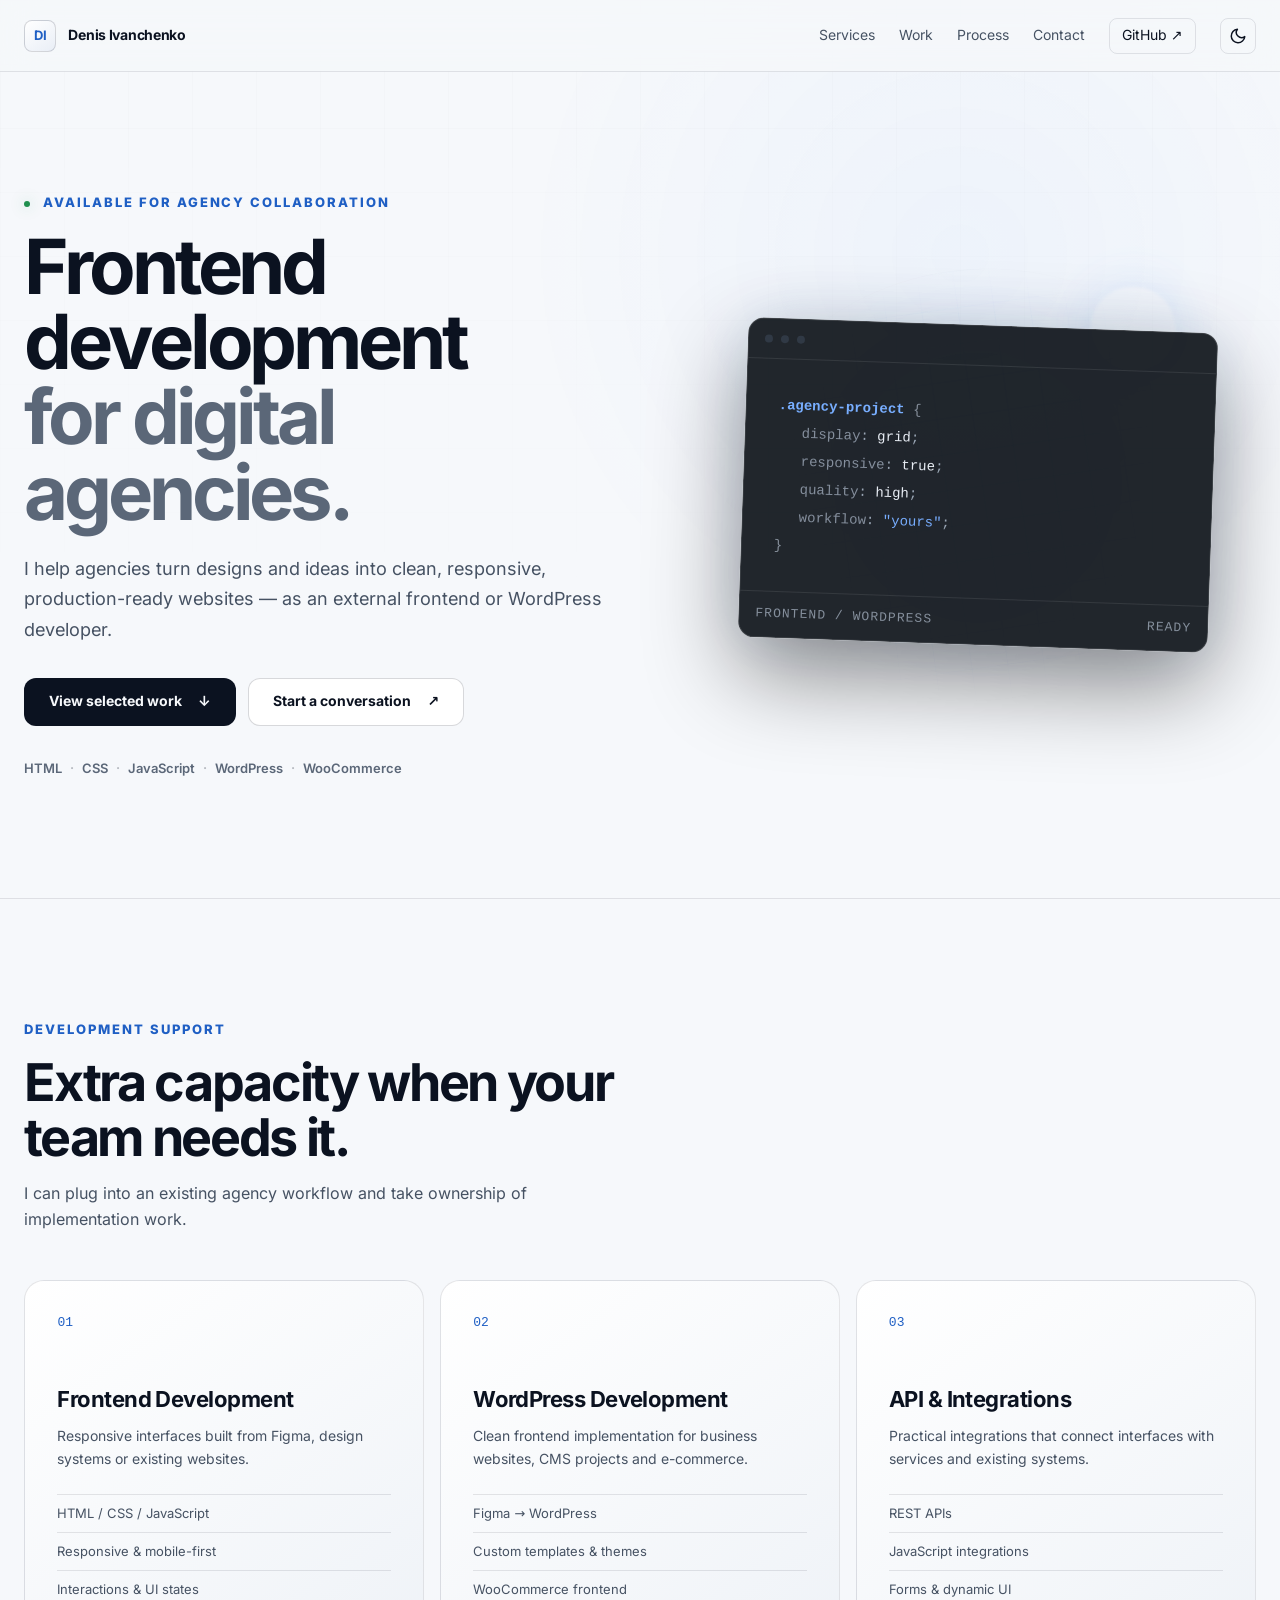
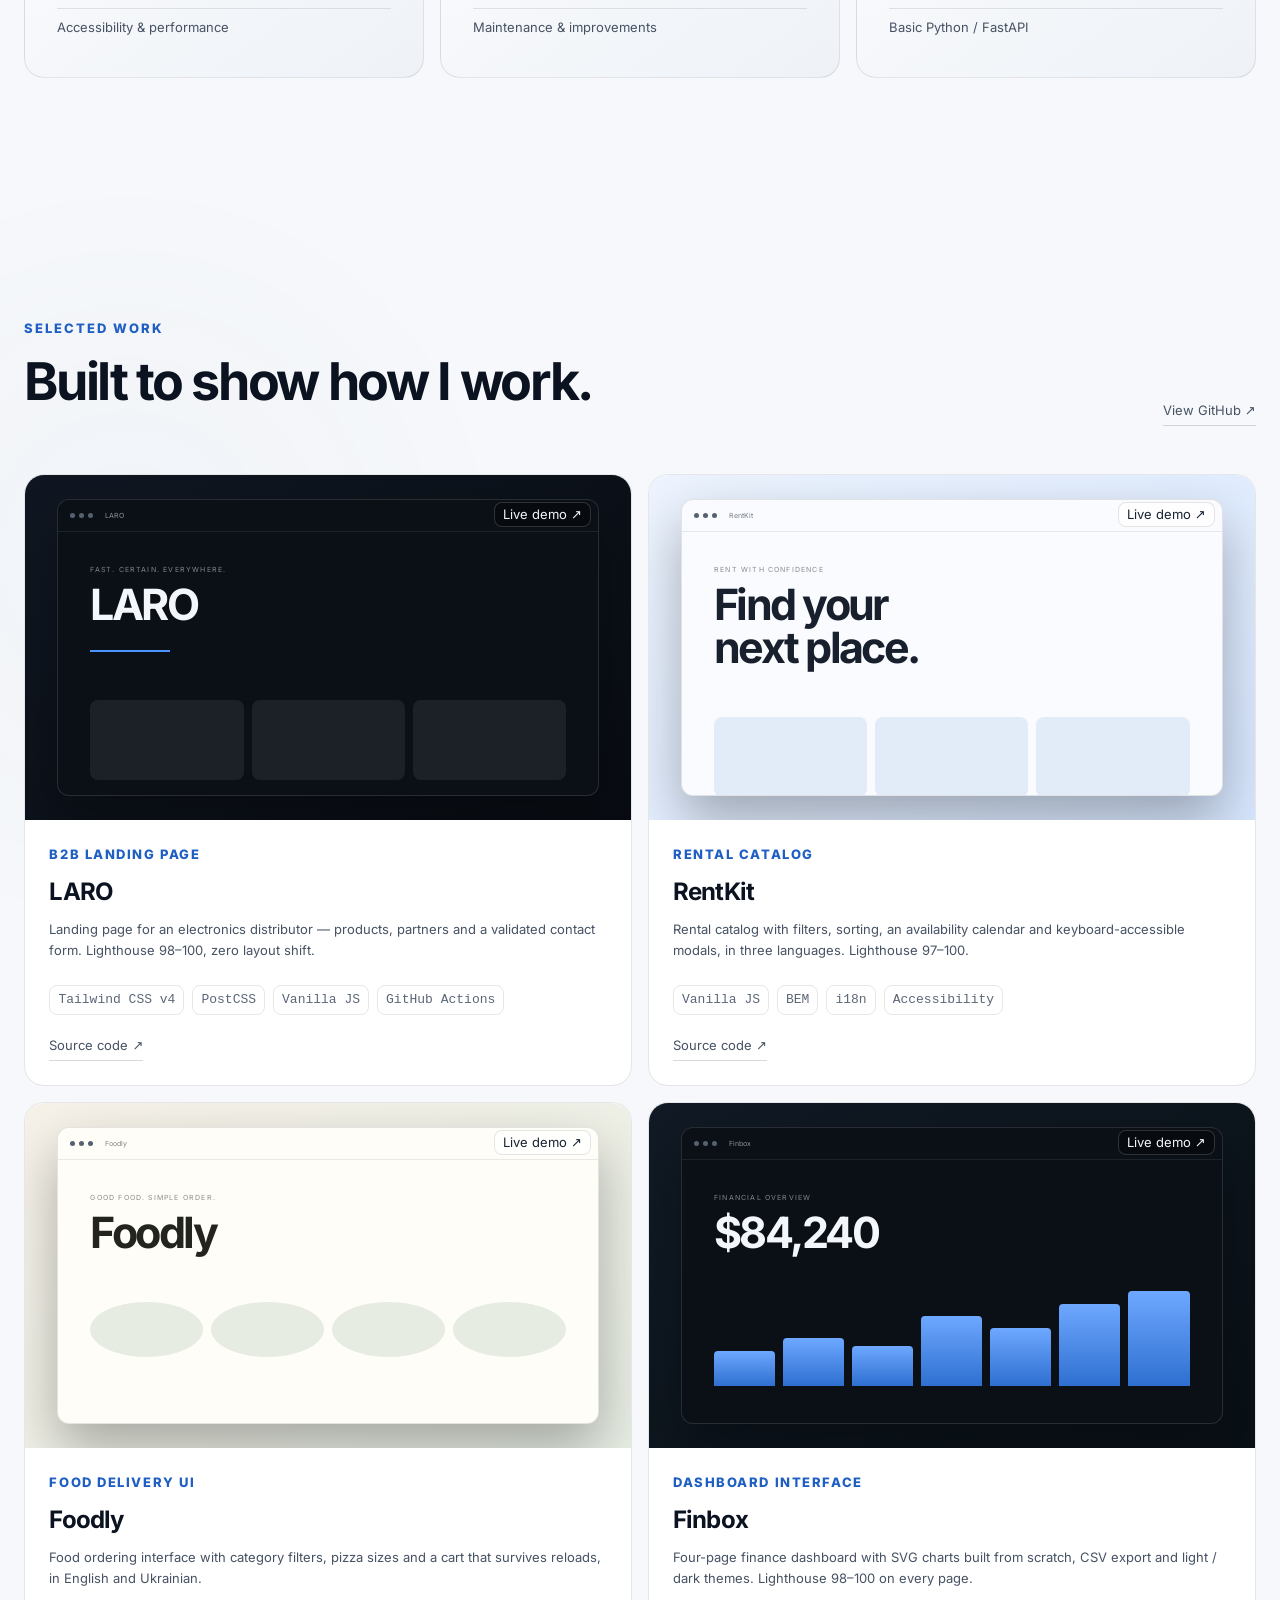
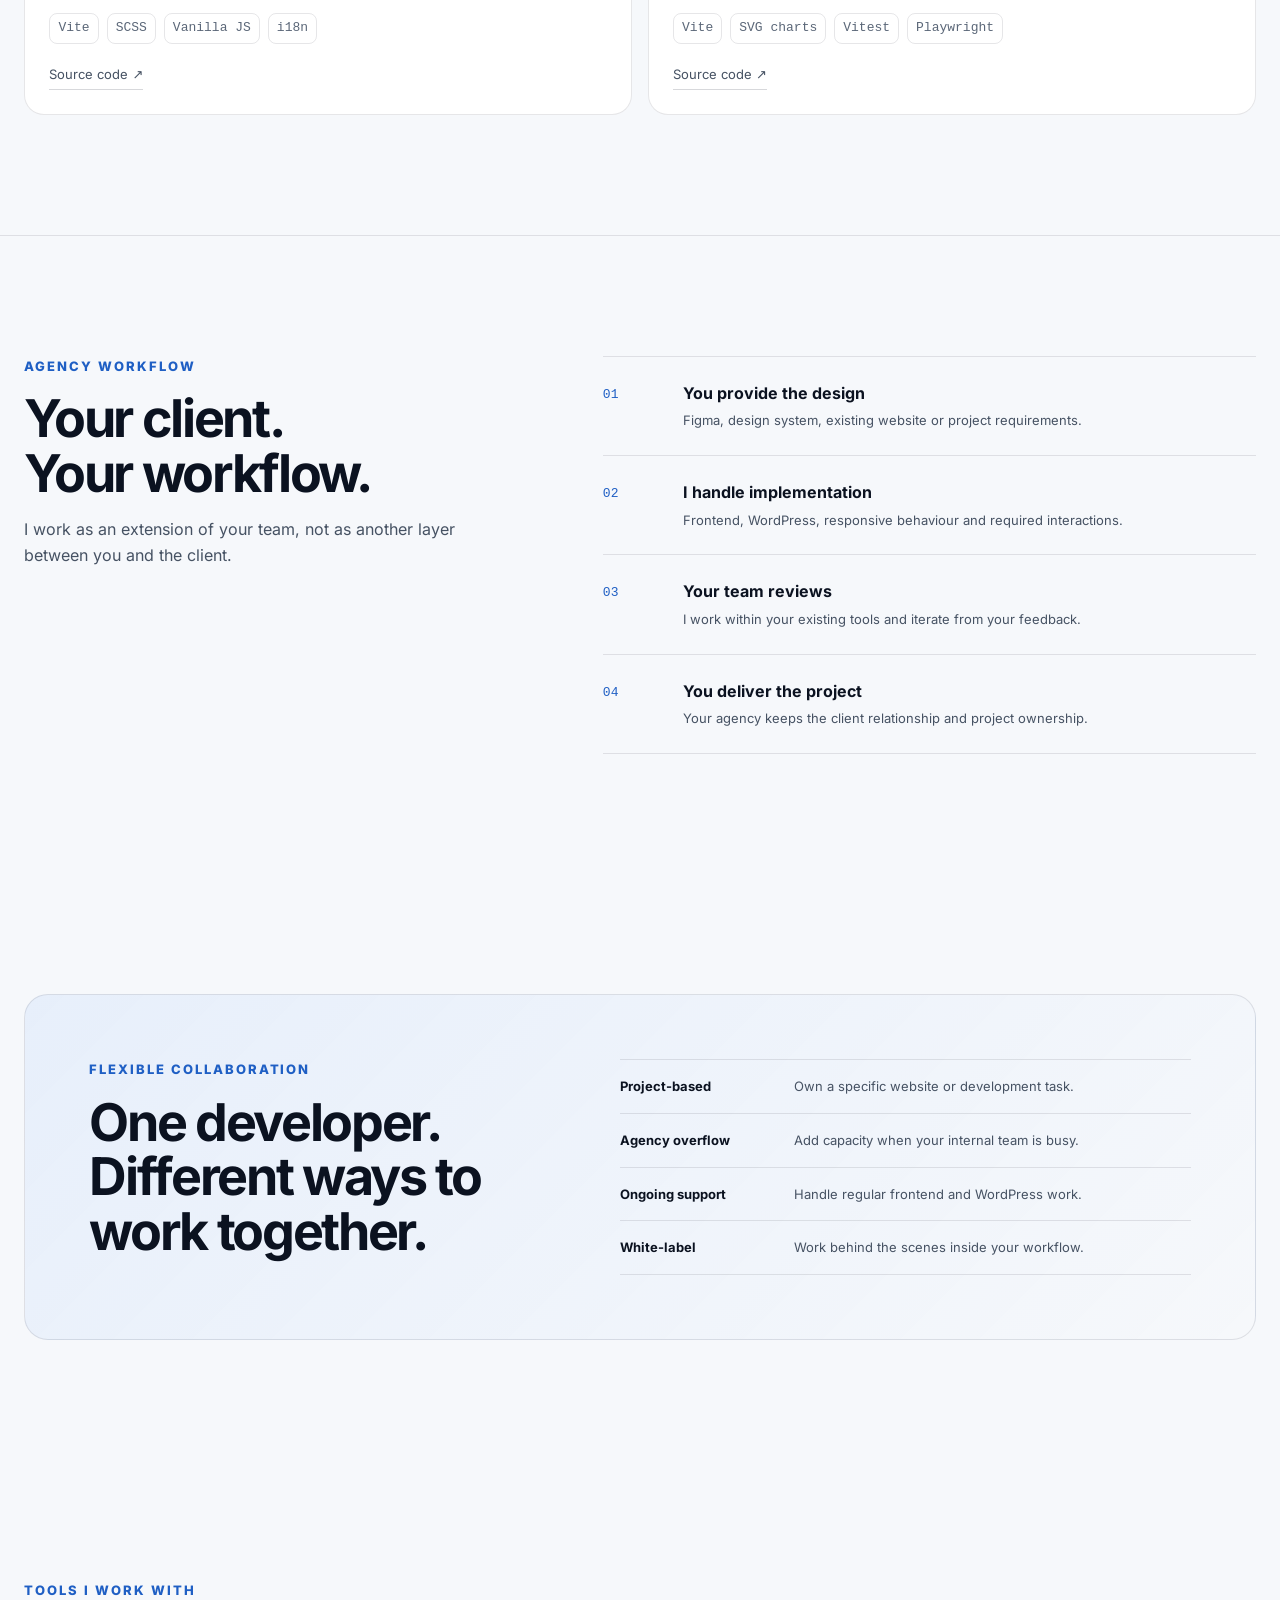
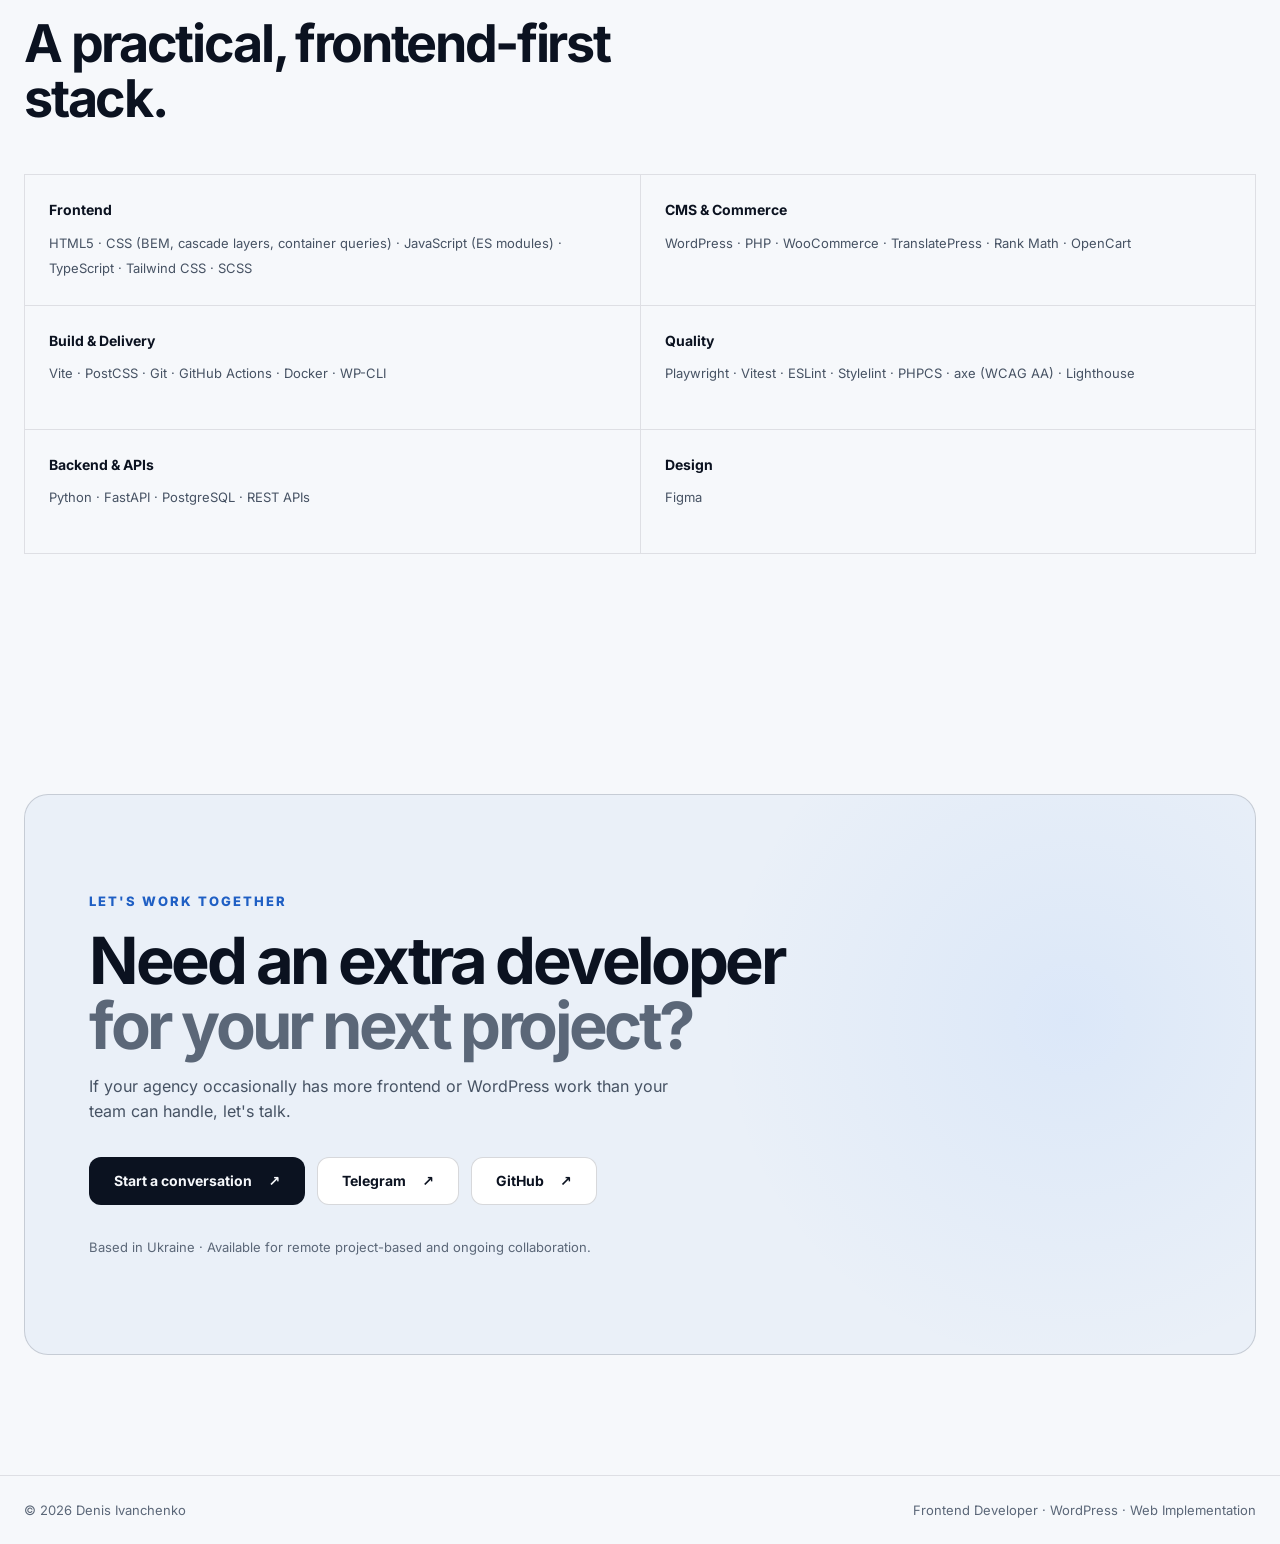
==== commit 4be671d5: "feat(work): link each project card to its source code repo Co-Authored-By: Claude Opus 5.5 <noreply@" ====
--- a/index.html
+++ b/index.html
@@ -142,7 +142,7 @@
           <div class="project-card__screen" aria-hidden="true"><div class="project-card__screen-bar"><span class="project-card__screen-dot"></span><span class="project-card__screen-dot"></span><span class="project-card__screen-dot"></span><small class="project-card__screen-title">LARO</small></div><div class="project-card__screen-body"><span class="project-card__kicker">FAST. CERTAIN. EVERYWHERE.</span><strong class="project-card__headline">LARO</strong><div class="project-card__accent-line"></div><div class="project-card__blocks"><span class="project-card__block"></span><span class="project-card__block"></span><span class="project-card__block"></span></div></div></div>
           <span class="project-card__badge">Live demo <span aria-hidden="true">↗</span></span>
         </a>
-        <div class="project-card__info"><p class="project-card__type">B2B landing page</p><h3 class="project-card__title">LARO</h3><p class="project-card__text">Landing page for an electronics distributor — products, partners and a validated contact form. Lighthouse 98–&#8288;100, zero layout shift.</p><div class="project-card__tags"><span class="project-card__tag">Tailwind CSS v4</span><span class="project-card__tag">PostCSS</span><span class="project-card__tag">Vanilla JS</span><span class="project-card__tag">GitHub Actions</span></div></div>
+        <div class="project-card__info"><p class="project-card__type">B2B landing page</p><h3 class="project-card__title">LARO</h3><p class="project-card__text">Landing page for an electronics distributor — products, partners and a validated contact form. Lighthouse 98–&#8288;100, zero layout shift.</p><div class="project-card__tags"><span class="project-card__tag">Tailwind CSS v4</span><span class="project-card__tag">PostCSS</span><span class="project-card__tag">Vanilla JS</span><span class="project-card__tag">GitHub Actions</span></div><a class="project-card__repo" href="https://github.com/den-dev-web/laro" data-goatcounter-click="repo-laro" target="_blank" rel="noreferrer">Source code <span aria-hidden="true">↗</span><span class="visually-hidden">of LARO on GitHub (opens in a new tab)</span></a></div>
       </article>
 
       <article class="project-card project-card--rentkit">
@@ -150,7 +150,7 @@
           <div class="project-card__screen" aria-hidden="true"><div class="project-card__screen-bar"><span class="project-card__screen-dot"></span><span class="project-card__screen-dot"></span><span class="project-card__screen-dot"></span><small class="project-card__screen-title">RentKit</small></div><div class="project-card__screen-body"><span class="project-card__kicker">RENT WITH CONFIDENCE</span><strong class="project-card__headline">Find your<br>next place.</strong><div class="project-card__blocks"><span class="project-card__block"></span><span class="project-card__block"></span><span class="project-card__block"></span></div></div></div>
           <span class="project-card__badge">Live demo <span aria-hidden="true">↗</span></span>
         </a>
-        <div class="project-card__info"><p class="project-card__type">Rental catalog</p><h3 class="project-card__title">RentKit</h3><p class="project-card__text">Rental catalog with filters, sorting, an availability calendar and keyboard-accessible modals, in three languages. Lighthouse 97–&#8288;100.</p><div class="project-card__tags"><span class="project-card__tag">Vanilla JS</span><span class="project-card__tag">BEM</span><span class="project-card__tag">i18n</span><span class="project-card__tag">Accessibility</span></div></div>
+        <div class="project-card__info"><p class="project-card__type">Rental catalog</p><h3 class="project-card__title">RentKit</h3><p class="project-card__text">Rental catalog with filters, sorting, an availability calendar and keyboard-accessible modals, in three languages. Lighthouse 97–&#8288;100.</p><div class="project-card__tags"><span class="project-card__tag">Vanilla JS</span><span class="project-card__tag">BEM</span><span class="project-card__tag">i18n</span><span class="project-card__tag">Accessibility</span></div><a class="project-card__repo" href="https://github.com/den-dev-web/rentkit" data-goatcounter-click="repo-rentkit" target="_blank" rel="noreferrer">Source code <span aria-hidden="true">↗</span><span class="visually-hidden">of RentKit on GitHub (opens in a new tab)</span></a></div>
       </article>
 
       <article class="project-card project-card--foodly">
@@ -158,7 +158,7 @@
           <div class="project-card__screen" aria-hidden="true"><div class="project-card__screen-bar"><span class="project-card__screen-dot"></span><span class="project-card__screen-dot"></span><span class="project-card__screen-dot"></span><small class="project-card__screen-title">Foodly</small></div><div class="project-card__screen-body"><span class="project-card__kicker">GOOD FOOD. SIMPLE ORDER.</span><strong class="project-card__headline">Foodly</strong><div class="project-card__blocks project-card__blocks--round"><span class="project-card__block"></span><span class="project-card__block"></span><span class="project-card__block"></span><span class="project-card__block"></span></div></div></div>
           <span class="project-card__badge">Live demo <span aria-hidden="true">↗</span></span>
         </a>
-        <div class="project-card__info"><p class="project-card__type">Food delivery UI</p><h3 class="project-card__title">Foodly</h3><p class="project-card__text">Food ordering interface with category filters, pizza sizes and a cart that survives reloads, in English and Ukrainian.</p><div class="project-card__tags"><span class="project-card__tag">Vite</span><span class="project-card__tag">SCSS</span><span class="project-card__tag">Vanilla JS</span><span class="project-card__tag">i18n</span></div></div>
+        <div class="project-card__info"><p class="project-card__type">Food delivery UI</p><h3 class="project-card__title">Foodly</h3><p class="project-card__text">Food ordering interface with category filters, pizza sizes and a cart that survives reloads, in English and Ukrainian.</p><div class="project-card__tags"><span class="project-card__tag">Vite</span><span class="project-card__tag">SCSS</span><span class="project-card__tag">Vanilla JS</span><span class="project-card__tag">i18n</span></div><a class="project-card__repo" href="https://github.com/den-dev-web/foodly" data-goatcounter-click="repo-foodly" target="_blank" rel="noreferrer">Source code <span aria-hidden="true">↗</span><span class="visually-hidden">of Foodly on GitHub (opens in a new tab)</span></a></div>
       </article>
 
       <article class="project-card project-card--finbox">
@@ -166,7 +166,7 @@
           <div class="project-card__screen" aria-hidden="true"><div class="project-card__screen-bar"><span class="project-card__screen-dot"></span><span class="project-card__screen-dot"></span><span class="project-card__screen-dot"></span><small class="project-card__screen-title">Finbox</small></div><div class="project-card__screen-body"><span class="project-card__kicker">FINANCIAL OVERVIEW</span><strong class="project-card__headline">$84,240</strong><div class="project-card__chart"><span class="project-card__bar" style="height: 35%"></span><span class="project-card__bar" style="height: 48%"></span><span class="project-card__bar" style="height: 40%"></span><span class="project-card__bar" style="height: 70%"></span><span class="project-card__bar" style="height: 58%"></span><span class="project-card__bar" style="height: 82%"></span><span class="project-card__bar" style="height: 95%"></span></div></div></div>
           <span class="project-card__badge">Live demo <span aria-hidden="true">↗</span></span>
         </a>
-        <div class="project-card__info"><p class="project-card__type">Dashboard interface</p><h3 class="project-card__title">Finbox</h3><p class="project-card__text">Four-page finance dashboard with SVG charts built from scratch, CSV export and light / dark themes. Lighthouse 98–&#8288;100 on every page.</p><div class="project-card__tags"><span class="project-card__tag">Vite</span><span class="project-card__tag">SVG charts</span><span class="project-card__tag">Vitest</span><span class="project-card__tag">Playwright</span></div></div>
+        <div class="project-card__info"><p class="project-card__type">Dashboard interface</p><h3 class="project-card__title">Finbox</h3><p class="project-card__text">Four-page finance dashboard with SVG charts built from scratch, CSV export and light / dark themes. Lighthouse 98–&#8288;100 on every page.</p><div class="project-card__tags"><span class="project-card__tag">Vite</span><span class="project-card__tag">SVG charts</span><span class="project-card__tag">Vitest</span><span class="project-card__tag">Playwright</span></div><a class="project-card__repo" href="https://github.com/den-dev-web/finbox" data-goatcounter-click="repo-finbox" target="_blank" rel="noreferrer">Source code <span aria-hidden="true">↗</span><span class="visually-hidden">of Finbox on GitHub (opens in a new tab)</span></a></div>
       </article>
     </div>
   </div>
--- a/css/components/project-card.css
+++ b/css/components/project-card.css
@@ -218,6 +218,15 @@
   font-size: var(--text-xs);
 }
 
+.project-card__repo {
+  align-self: flex-start;
+  margin-top: var(--space-s);
+  padding-block: var(--space-3xs); /* touch target ≥ 24px */
+  border-bottom: var(--border-width) solid var(--color-line-strong);
+  color: var(--color-text-muted);
+  font-size: var(--text-xs);
+}
+
 @media (min-width: 768px) {
   .project-grid {
     grid-template-columns: repeat(2, 1fr);
@@ -240,6 +249,10 @@
   .project-card__media:hover .project-card__screen {
     transform: translateY(-6px);
   }
+
+  .project-card__repo:hover {
+    color: var(--color-text);
+  }
 }
 
 @media (prefers-reduced-motion: no-preference) {
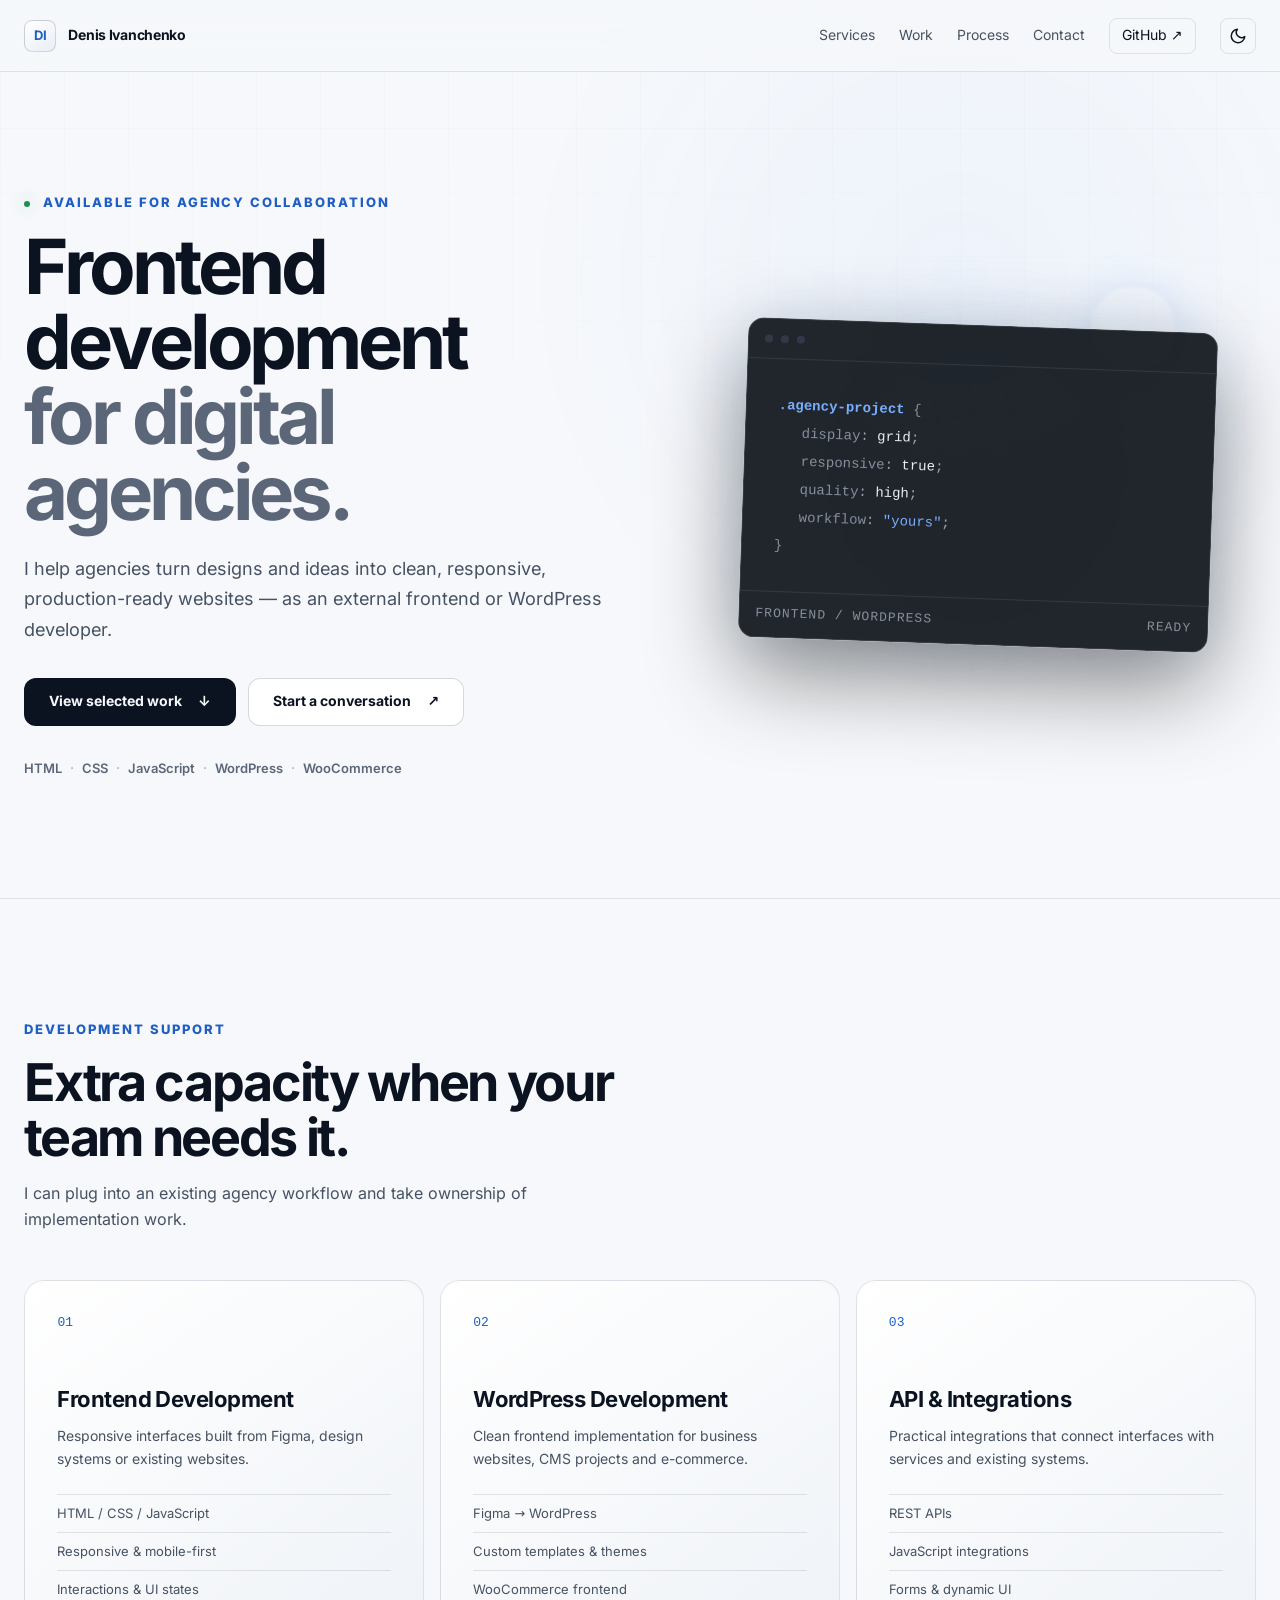
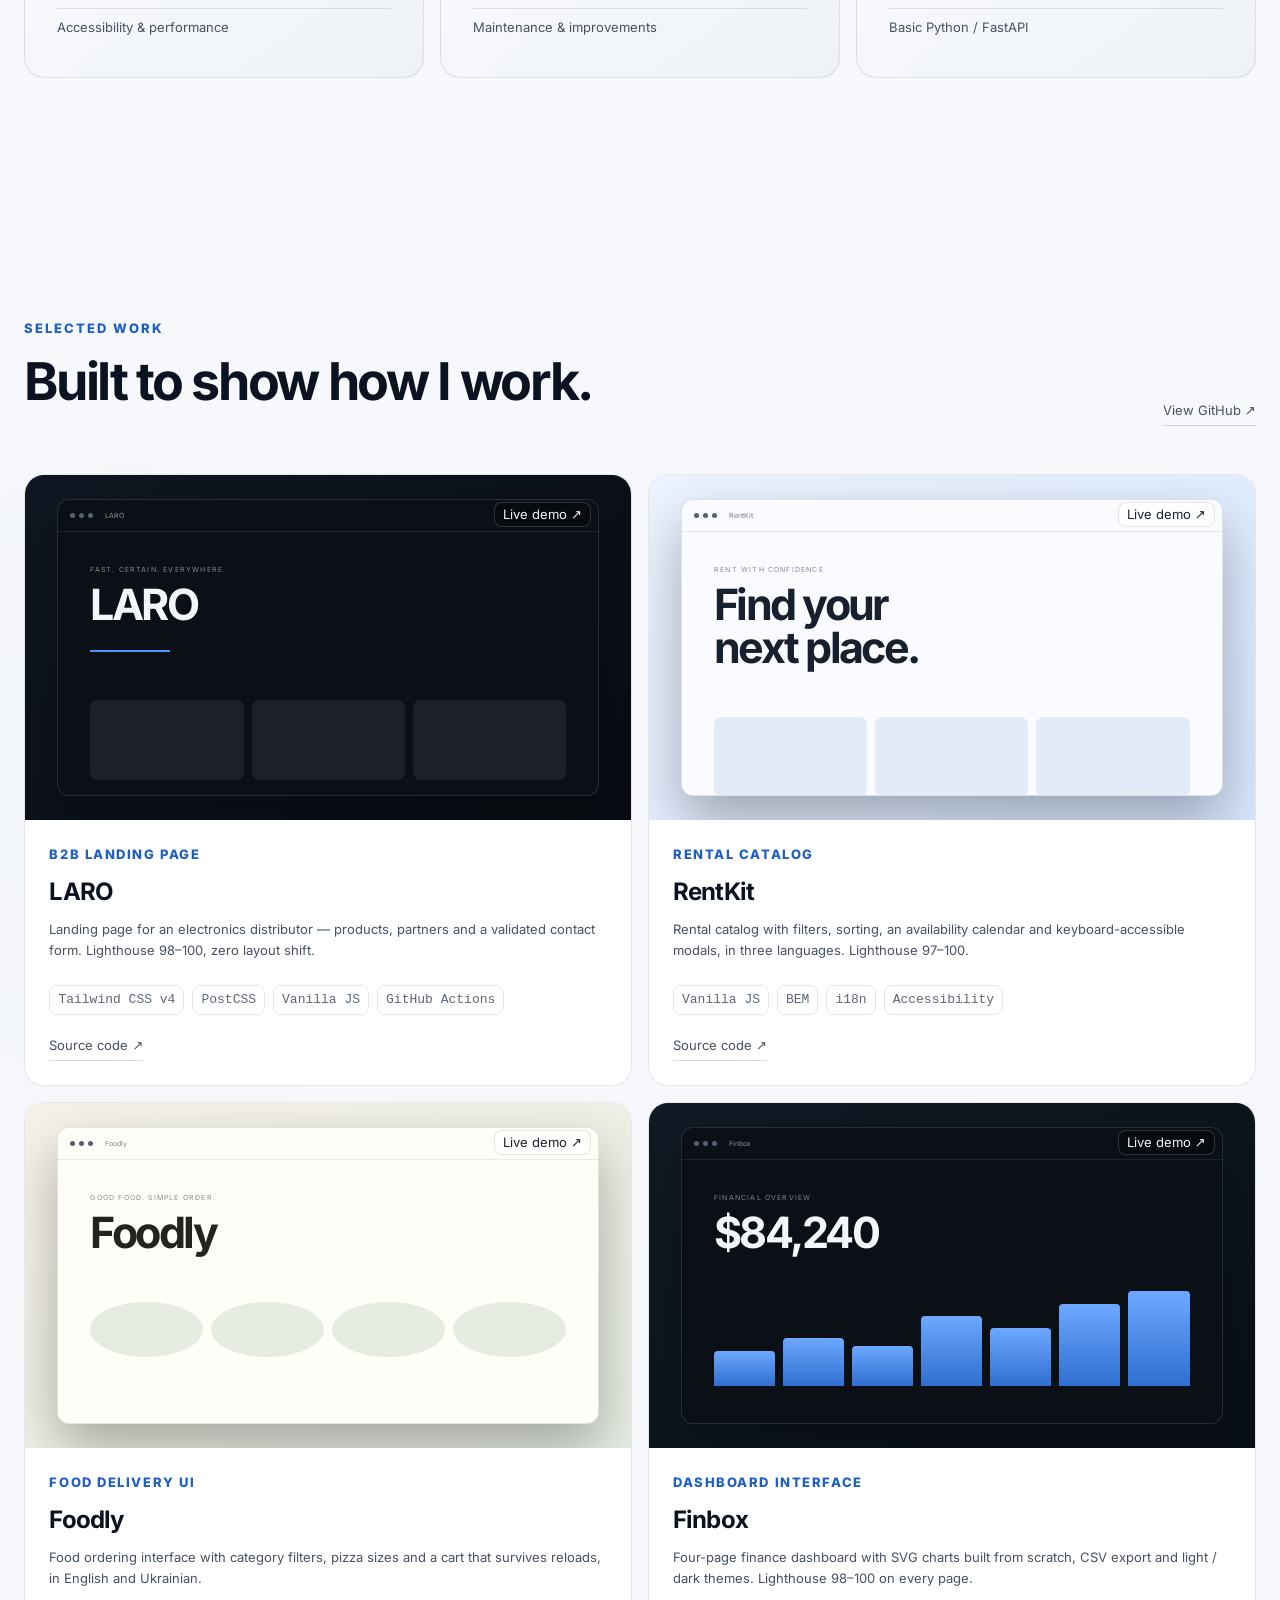
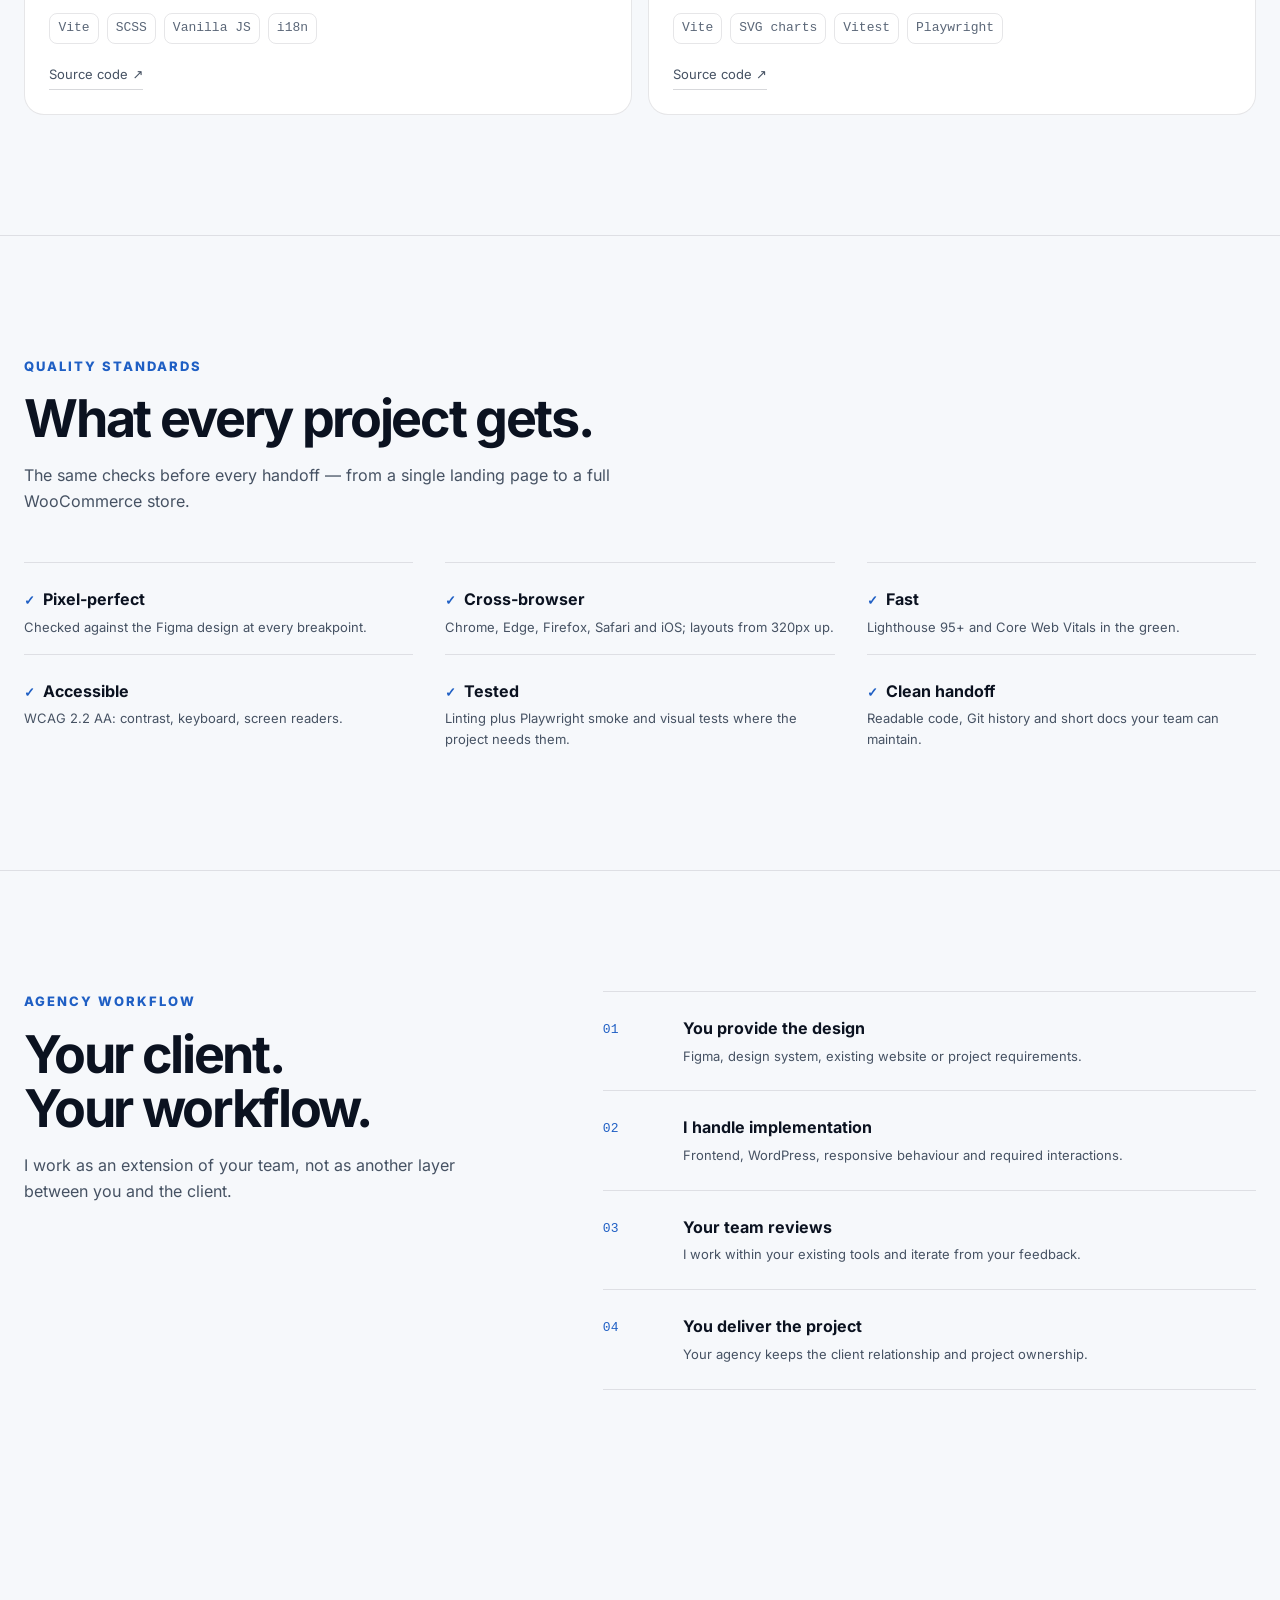
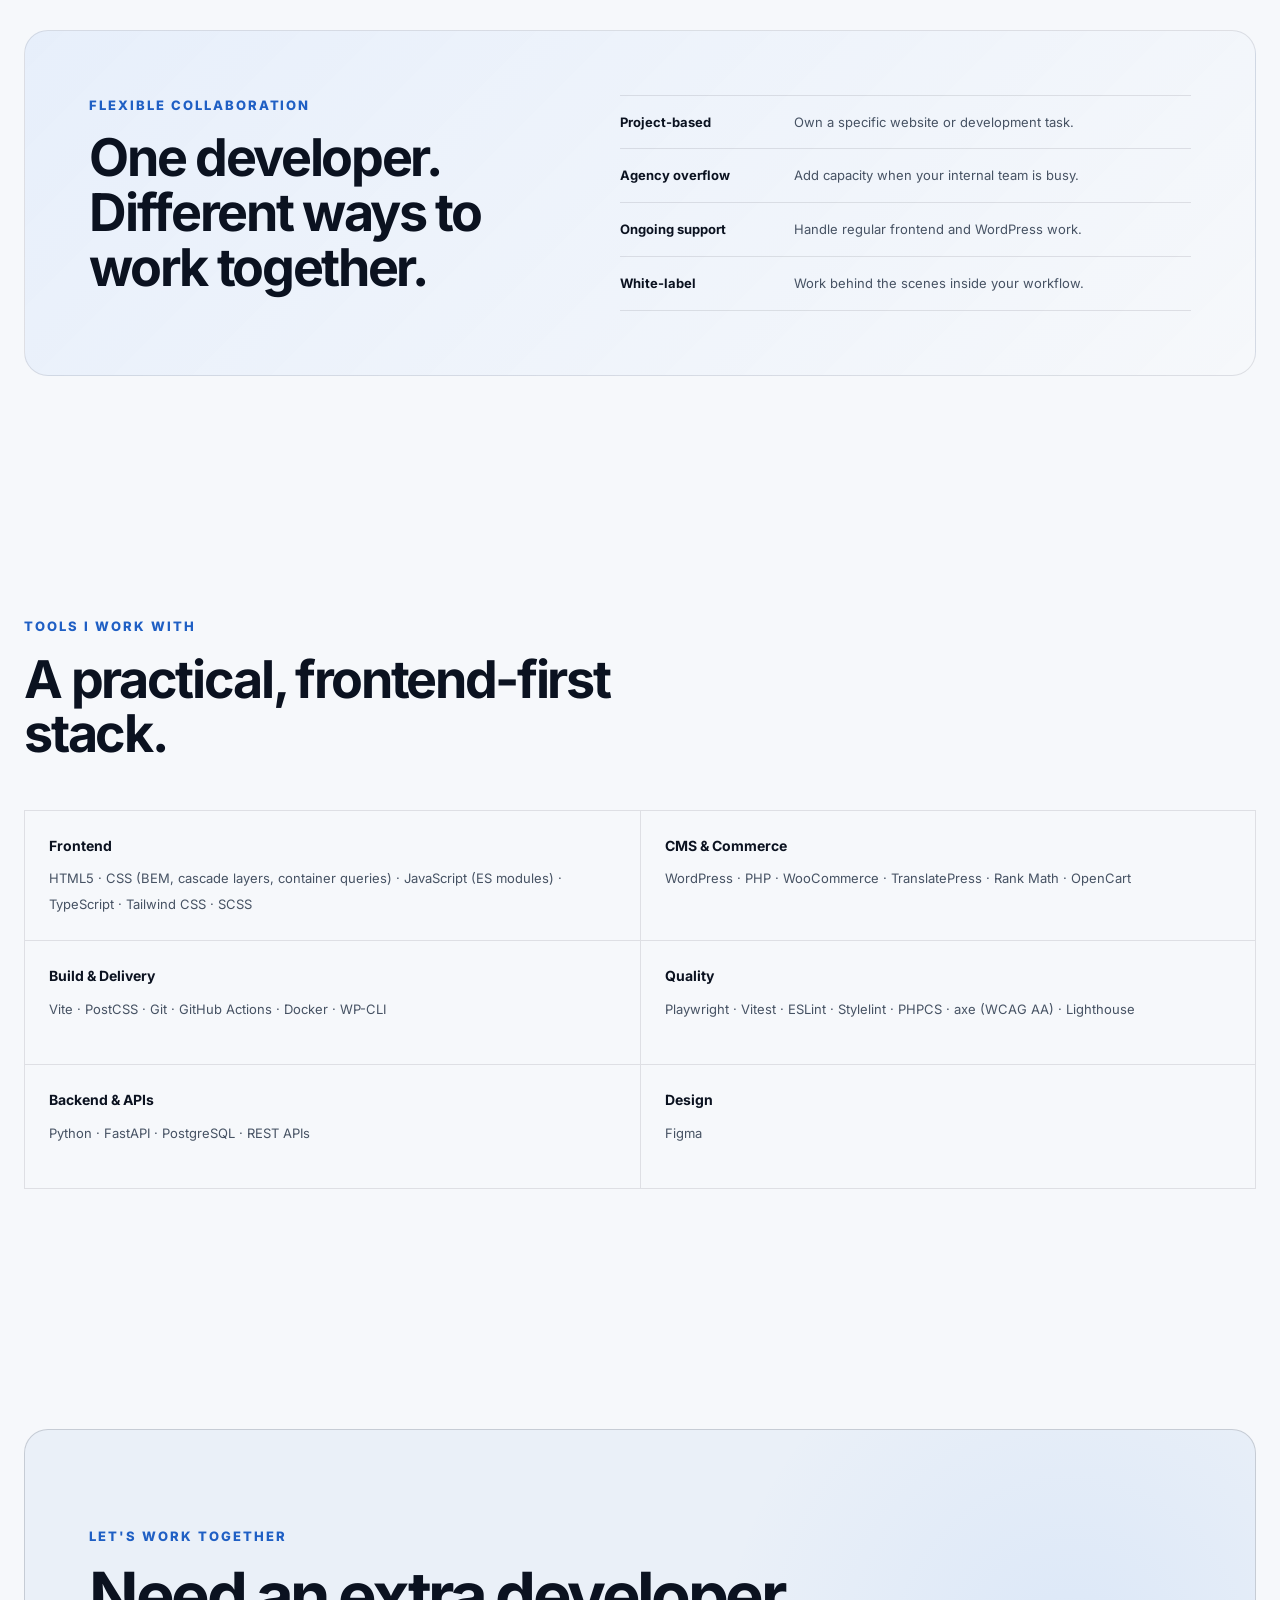
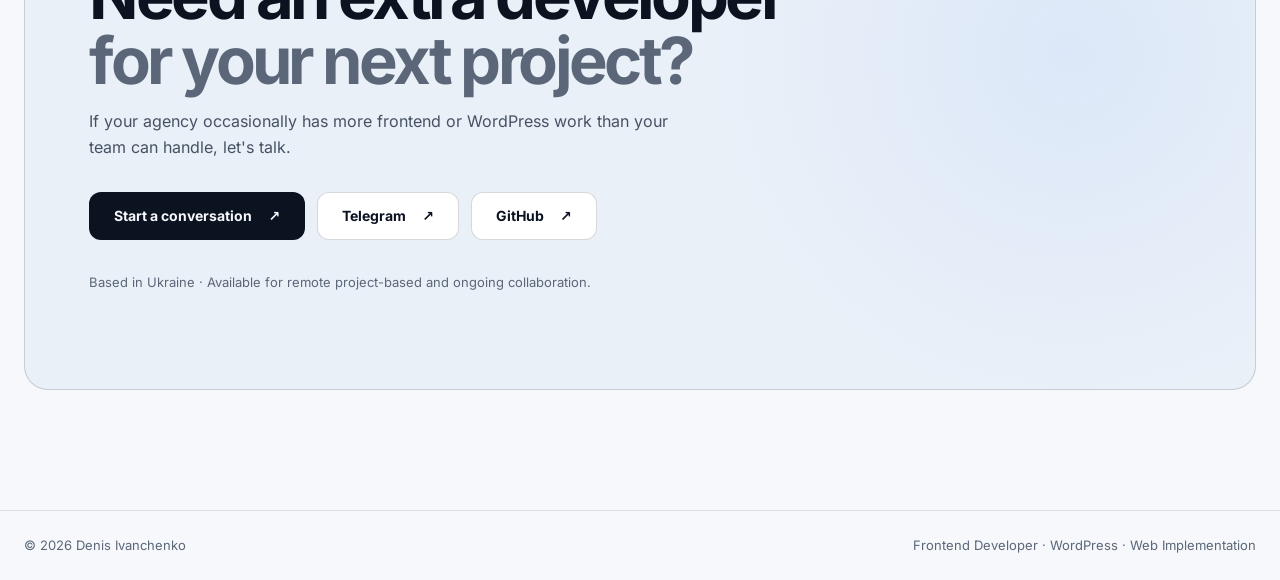
==== commit b1f78bd4: "feat(quality): add quality standards section after the work grid Co-Authored-By: Claude Opus 5.5 <no" ====
--- a/index.html
+++ b/index.html
@@ -46,6 +46,7 @@
   <link rel="stylesheet" href="css/components/section-heading.css">
   <link rel="stylesheet" href="css/components/service-card.css">
   <link rel="stylesheet" href="css/components/project-card.css">
+  <link rel="stylesheet" href="css/components/quality.css">
   <link rel="stylesheet" href="css/components/process.css">
   <link rel="stylesheet" href="css/components/collab.css">
   <link rel="stylesheet" href="css/components/stack.css">
@@ -172,6 +173,20 @@
   </div>
 </section>
 
+<section id="quality" class="section section--bordered">
+  <div class="container">
+    <div class="section-heading"><p class="eyebrow">Quality standards</p><h2 class="section-heading__title">What every project gets.</h2><p class="section-heading__text">The same checks before every handoff — from a single landing page to a full WooCommerce store.</p></div>
+    <ul class="quality">
+      <li class="quality__item"><h3 class="quality__title"><span class="quality__mark" aria-hidden="true">✓</span>Pixel-perfect</h3><p class="quality__text">Checked against the Figma design at every breakpoint.</p></li>
+      <li class="quality__item"><h3 class="quality__title"><span class="quality__mark" aria-hidden="true">✓</span>Cross-browser</h3><p class="quality__text">Chrome, Edge, Firefox, Safari and iOS; layouts from 320px up.</p></li>
+      <li class="quality__item"><h3 class="quality__title"><span class="quality__mark" aria-hidden="true">✓</span>Fast</h3><p class="quality__text">Lighthouse 95+ and Core Web Vitals in the green.</p></li>
+      <li class="quality__item"><h3 class="quality__title"><span class="quality__mark" aria-hidden="true">✓</span>Accessible</h3><p class="quality__text">WCAG 2.2 AA: contrast, keyboard, screen readers.</p></li>
+      <li class="quality__item"><h3 class="quality__title"><span class="quality__mark" aria-hidden="true">✓</span>Tested</h3><p class="quality__text">Linting plus Playwright smoke and visual tests where the project needs them.</p></li>
+      <li class="quality__item"><h3 class="quality__title"><span class="quality__mark" aria-hidden="true">✓</span>Clean handoff</h3><p class="quality__text">Readable code, Git history and short docs your team can maintain.</p></li>
+    </ul>
+  </div>
+</section>
+
 <section id="process" class="section section--bordered">
   <div class="container process">
     <div class="section-heading"><p class="eyebrow">Agency workflow</p><h2 class="section-heading__title">Your client.<br>Your workflow.</h2><p class="section-heading__text">I work as an extension of your team, not as another layer between you and the client.</p></div>
--- a/css/components/quality.css
+++ b/css/components/quality.css
@@ -0,0 +1,41 @@
+.quality {
+  display: grid;
+  gap: var(--space-s) var(--space-l);
+  list-style: none;
+}
+
+.quality__item {
+  padding-top: var(--space-m);
+  border-top: var(--border-width) solid var(--color-line);
+}
+
+.quality__title {
+  display: flex;
+  align-items: baseline;
+  gap: var(--space-2xs);
+  margin-bottom: var(--space-3xs);
+  font-size: var(--text-base);
+}
+
+.quality__mark {
+  color: var(--color-accent);
+  font-family: var(--font-mono);
+  font-size: var(--text-xs);
+}
+
+.quality__text {
+  color: var(--color-text-muted);
+  font-size: var(--text-xs);
+}
+
+@media (min-width: 576px) {
+  .quality {
+    grid-template-columns: repeat(2, 1fr);
+  }
+}
+
+@media (min-width: 992px) {
+  .quality {
+    grid-template-columns: repeat(3, 1fr);
+  }
+}
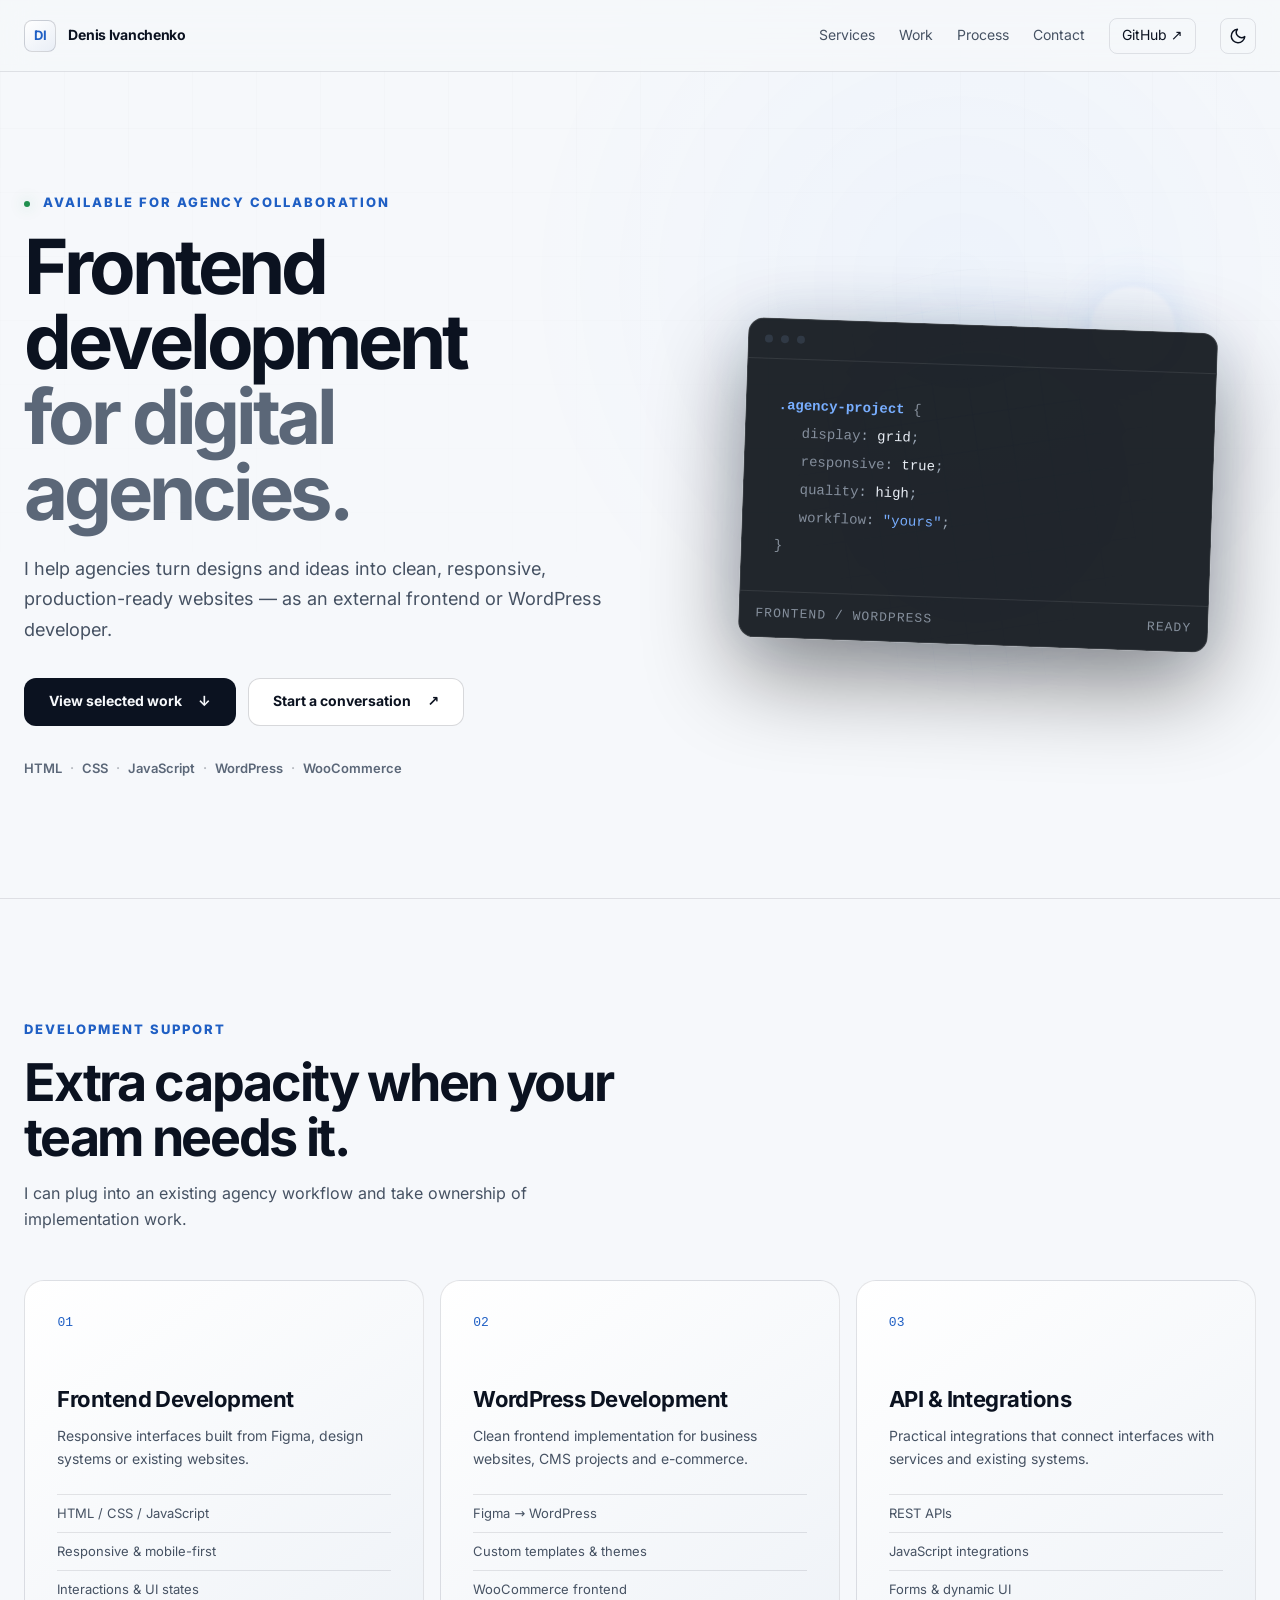
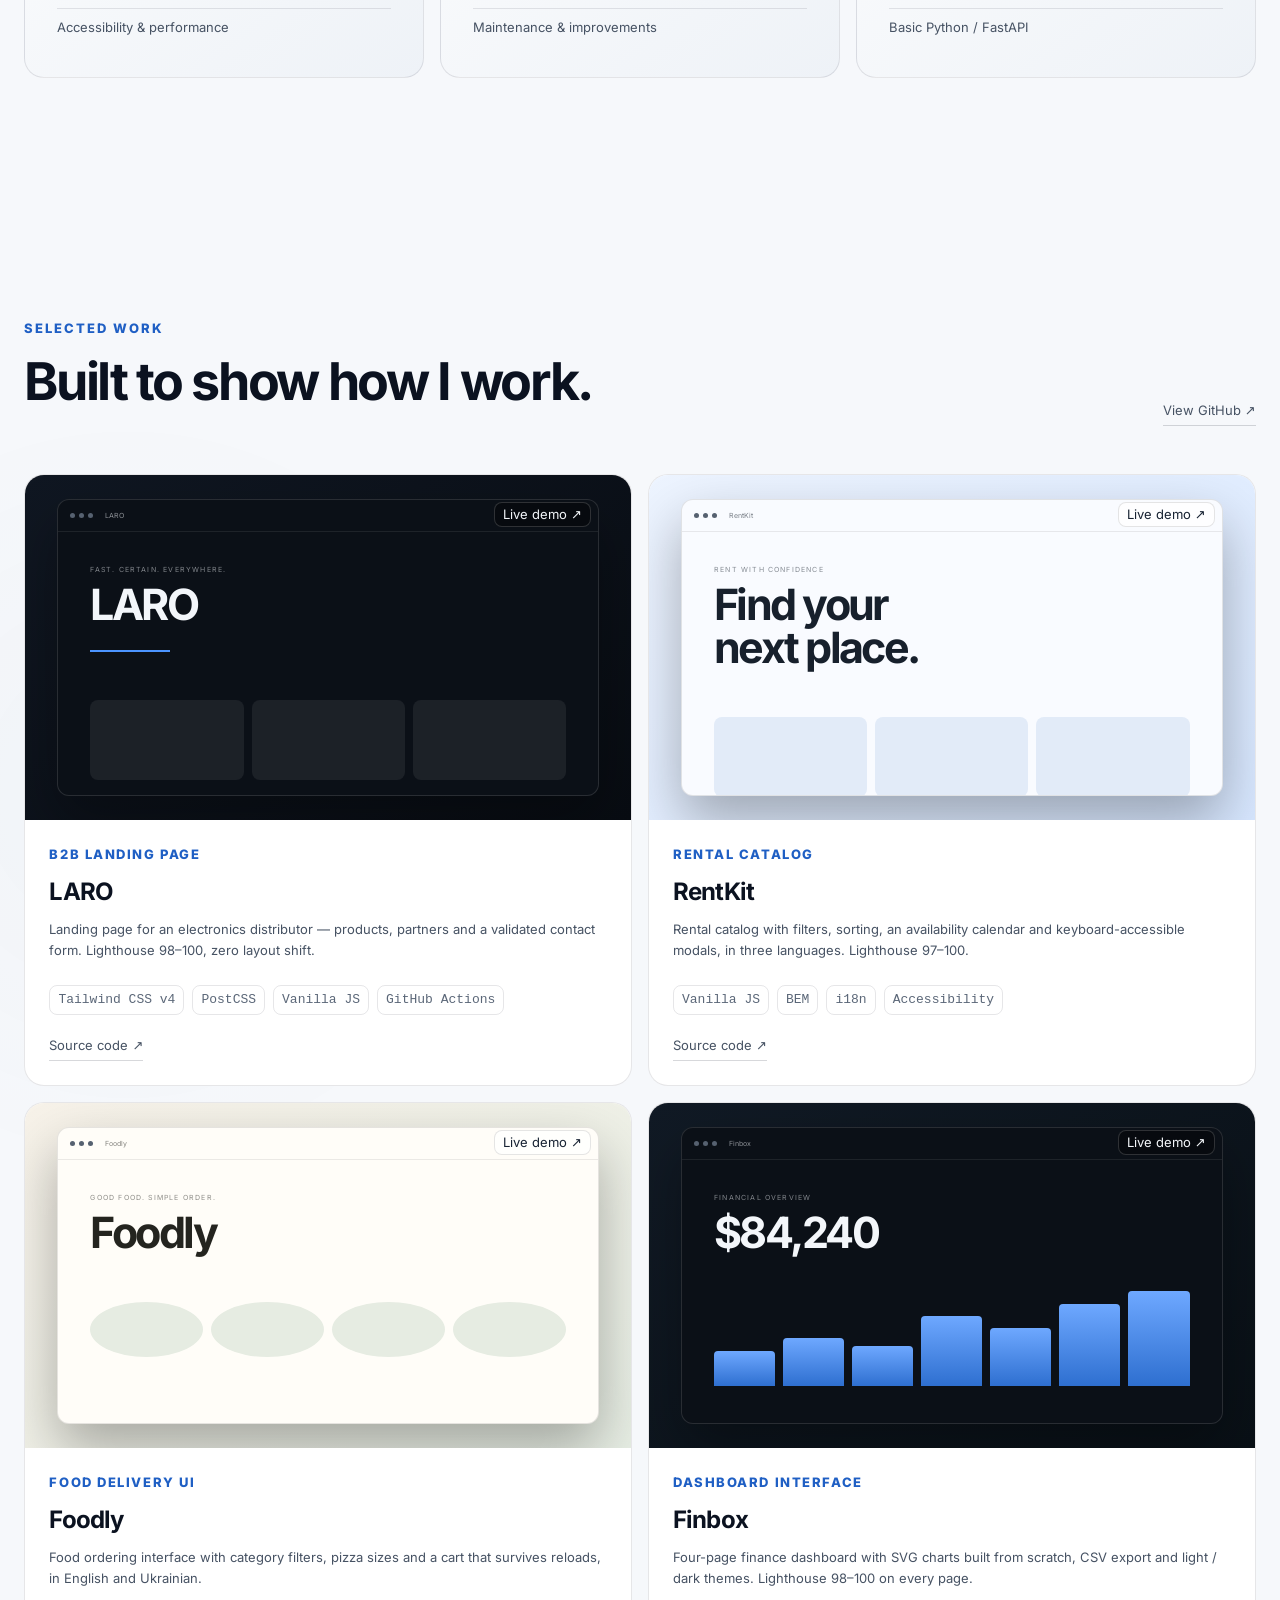
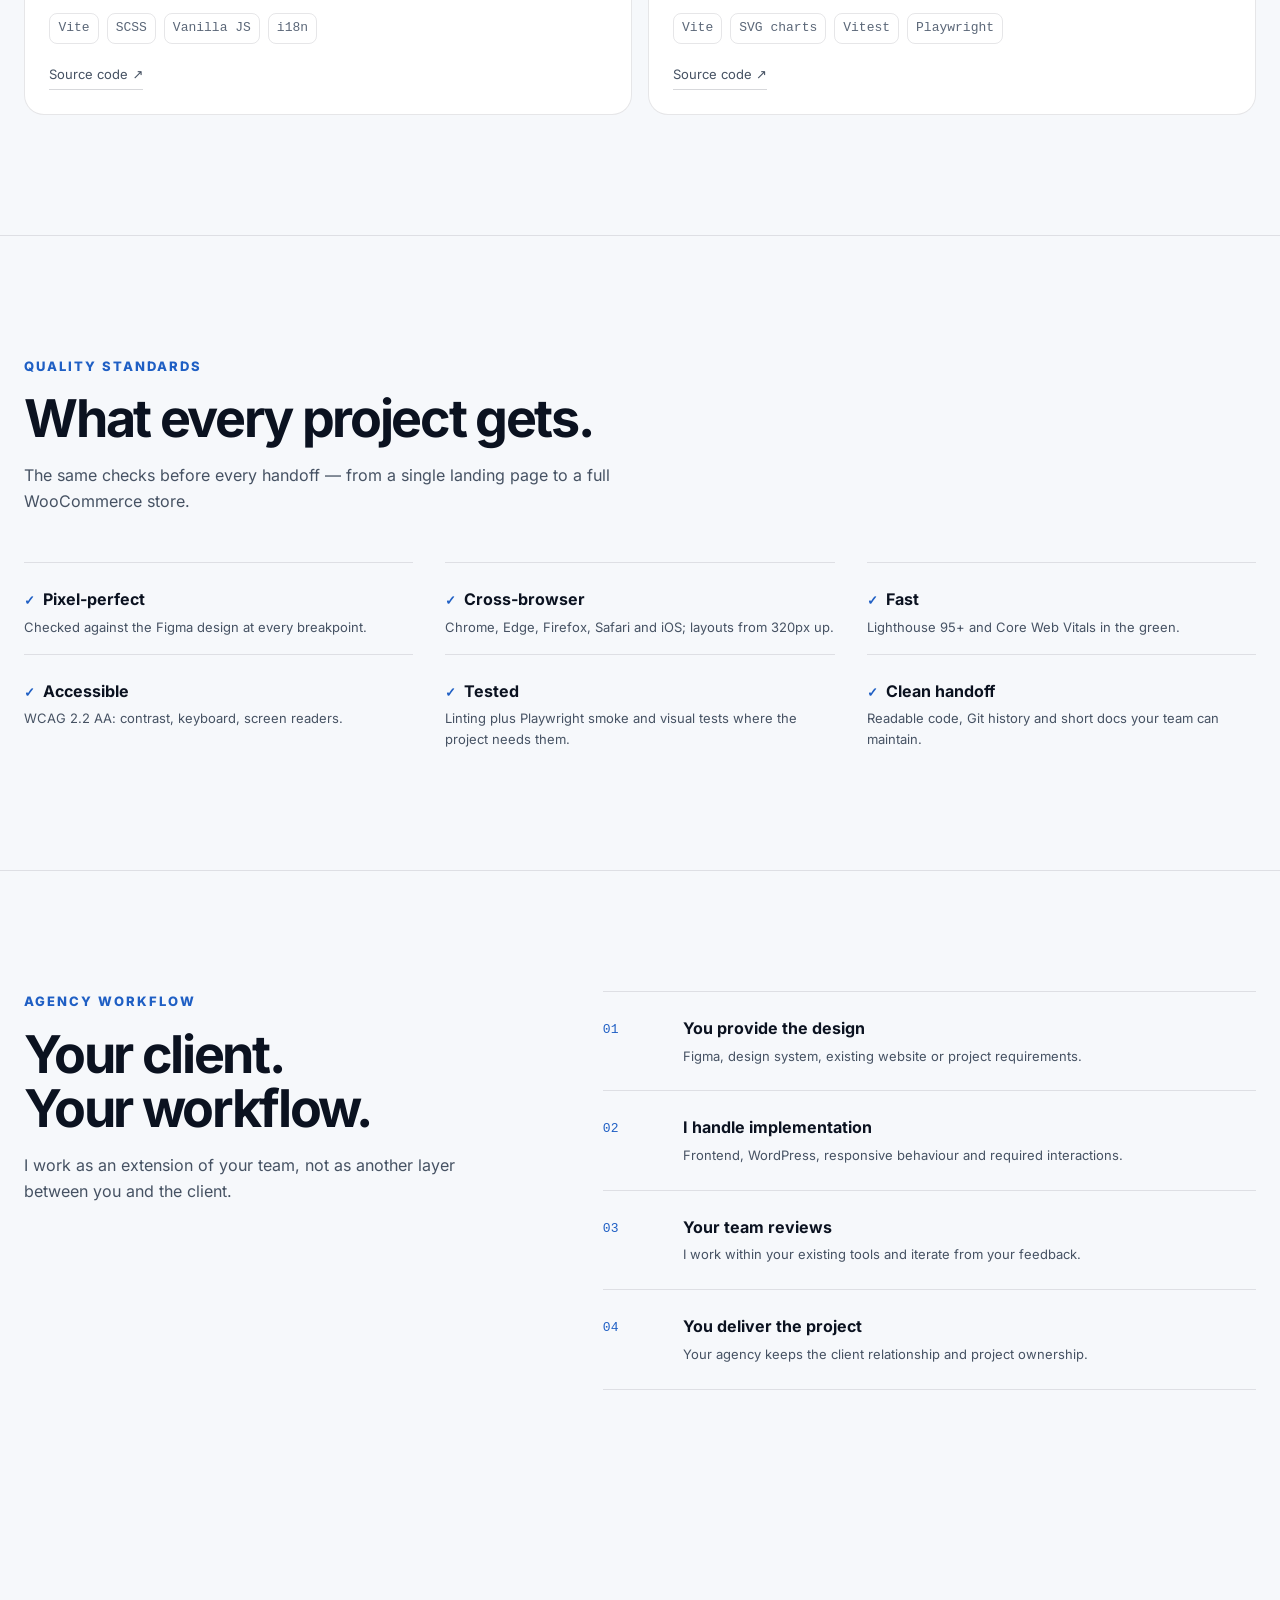
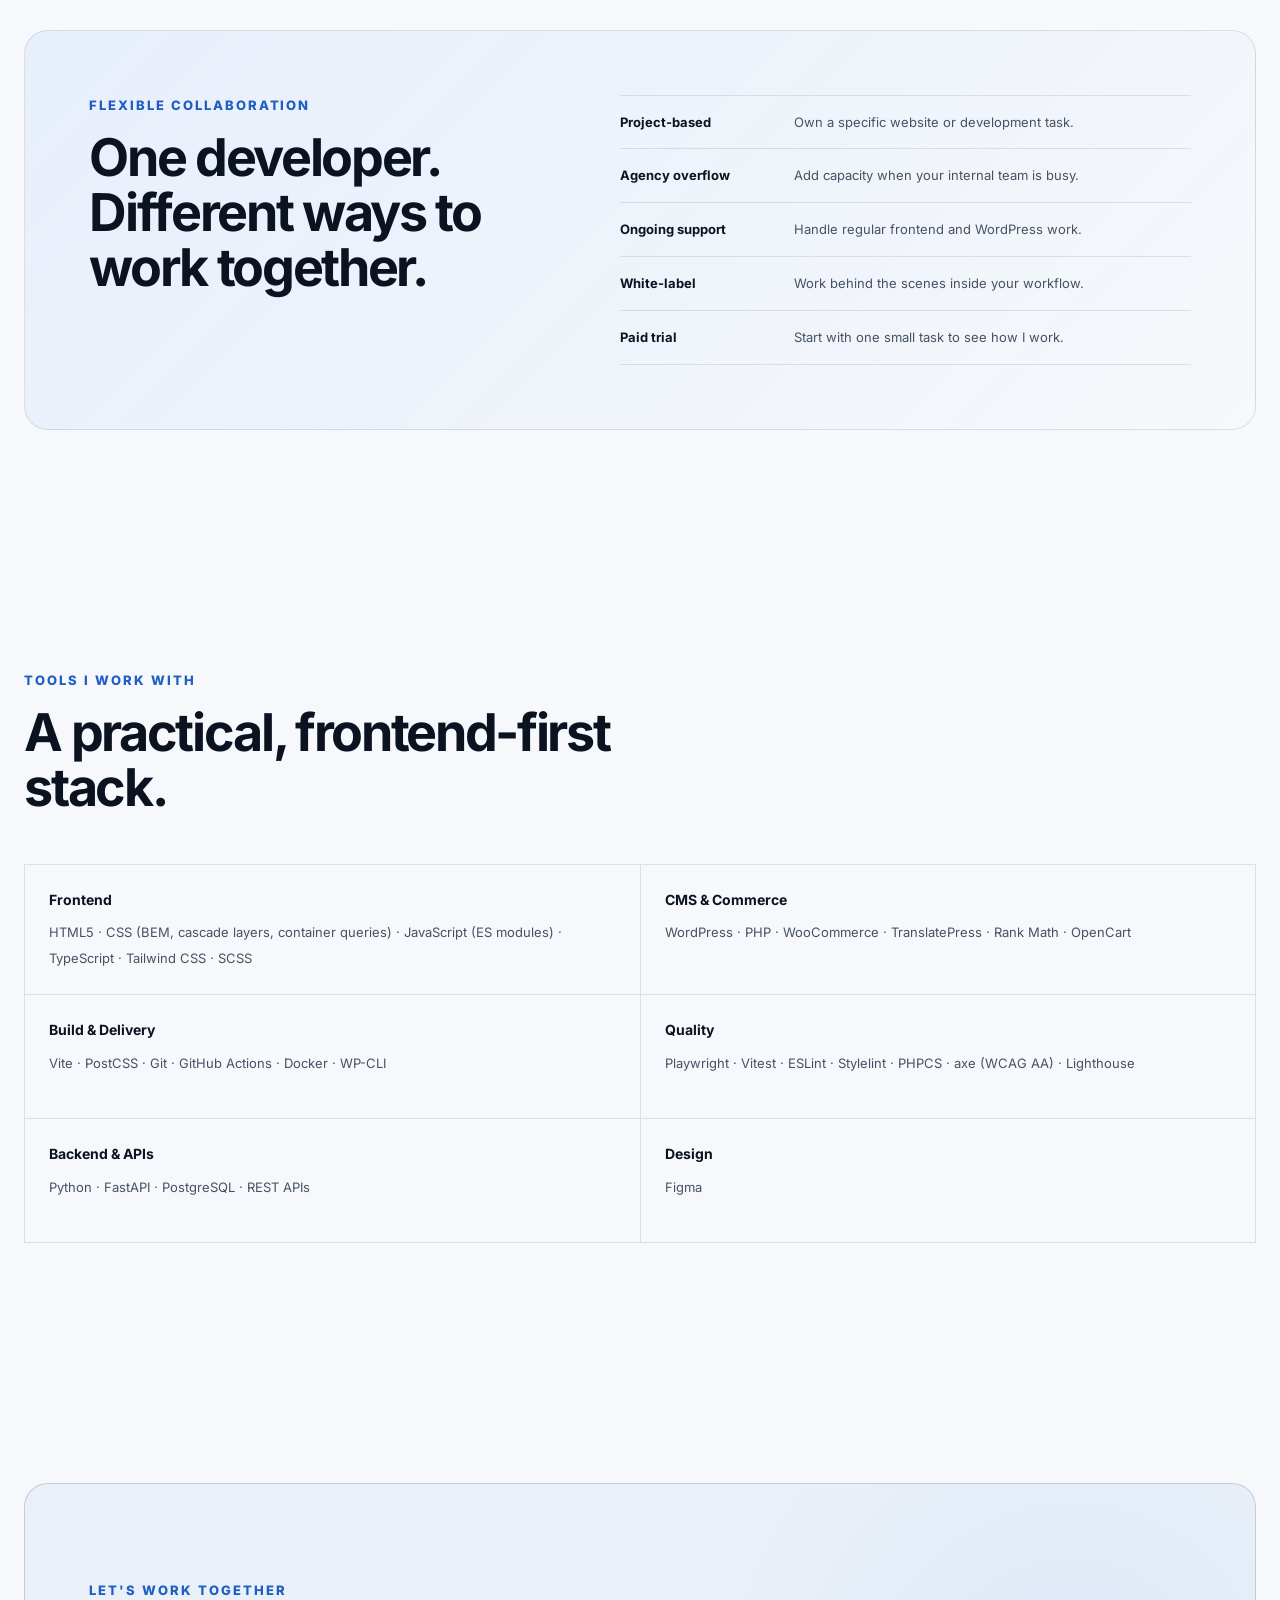
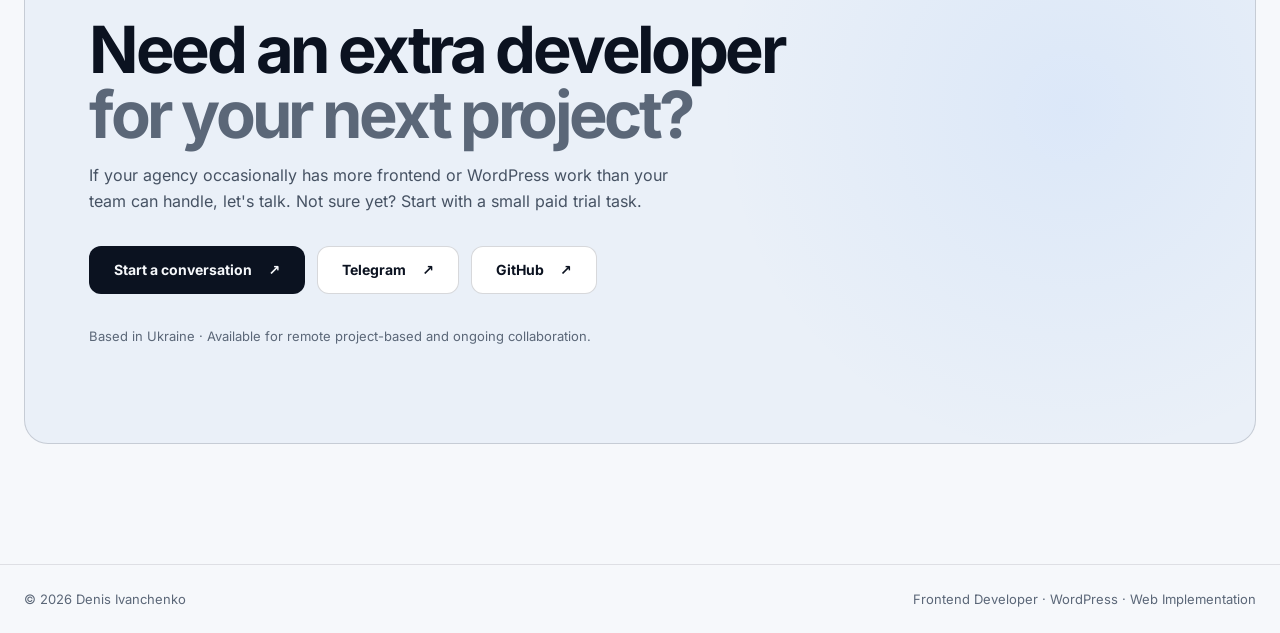
==== commit f0b2cbd9: "feat(collab): offer a small paid trial task Co-Authored-By: Claude Opus 5.5 <noreply@anthropic.com>" ====
--- a/index.html
+++ b/index.html
@@ -208,6 +208,7 @@
         <div class="collab__row"><dt class="collab__term">Agency overflow</dt><dd class="collab__desc">Add capacity when your internal team is busy.</dd></div>
         <div class="collab__row"><dt class="collab__term">Ongoing support</dt><dd class="collab__desc">Handle regular frontend and WordPress work.</dd></div>
         <div class="collab__row"><dt class="collab__term">White-label</dt><dd class="collab__desc">Work behind the scenes inside your workflow.</dd></div>
+        <div class="collab__row"><dt class="collab__term">Paid trial</dt><dd class="collab__desc">Start with one small task to see how I work.</dd></div>
       </dl>
     </div>
   </div>
@@ -232,7 +233,7 @@
     <div class="contact">
       <p class="eyebrow">Let's work together</p>
       <h2 class="contact__title">Need an extra developer<br><span class="contact__title-accent">for your next project?</span></h2>
-      <p class="contact__text">If your agency occasionally has more frontend or WordPress work than your team can handle, let's talk.</p>
+      <p class="contact__text">If your agency occasionally has more frontend or WordPress work than your team can handle, let's talk. Not sure yet? Start with a small paid trial task.</p>
       <div class="contact__actions">
         <a class="button button--primary" href="mailto:maxden403@gmail.com" data-goatcounter-click="email-contact">Start a conversation <span aria-hidden="true">↗</span></a>
         <a class="button button--secondary" href="https://t.me/MaxdDen" data-goatcounter-click="telegram-contact" target="_blank" rel="noreferrer">Telegram <span aria-hidden="true">↗</span><span class="visually-hidden">(opens in a new tab)</span></a>
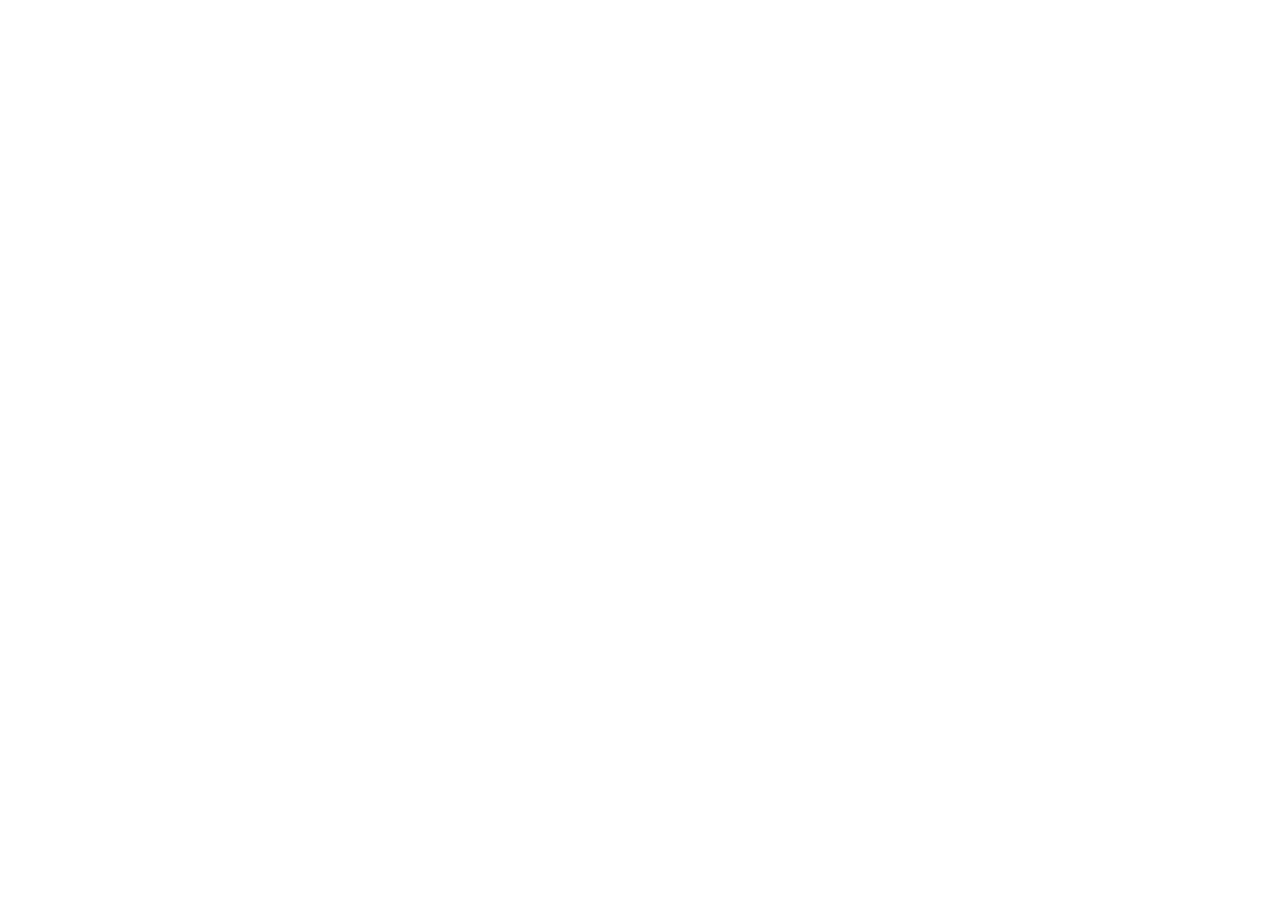
==== commit 40c3ff3a: "chore(pages): redirect the old github.io address to denivanchenko.com Co-Authored-By: Claude Opus 5." ====
--- a/index.html
+++ b/index.html
@@ -2,249 +2,11 @@
 <html lang="en">
 <head>
   <meta charset="utf-8">
-  <meta name="viewport" content="width=device-width, initial-scale=1">
-  <meta name="description" content="Denis Ivanchenko — Frontend Developer for digital agencies. Frontend, WordPress and web implementation support.">
-  <title>Denis Ivanchenko — Frontend Developer for Digital Agencies</title>
-  <link rel="canonical" href="https://den-dev-web.github.io/">
-  <link rel="icon" href="favicon.ico" sizes="32x32">
-  <link rel="icon" href="favicon.svg" type="image/svg+xml">
-  <link rel="apple-touch-icon" href="apple-touch-icon.png">
-  <meta property="og:type" content="website">
-  <meta property="og:url" content="https://den-dev-web.github.io/">
-  <meta property="og:title" content="Denis Ivanchenko — Frontend Developer for Digital Agencies">
-  <meta property="og:description" content="Denis Ivanchenko — Frontend Developer for digital agencies. Frontend, WordPress and web implementation support.">
-  <meta property="og:site_name" content="Denis Ivanchenko">
-  <meta property="og:locale" content="en_US">
-  <meta property="og:image" content="https://den-dev-web.github.io/assets/img/og-image.jpg">
-  <meta property="og:image:width" content="1200">
-  <meta property="og:image:height" content="630">
-  <meta property="og:image:alt" content="Denis Ivanchenko — Frontend development for digital agencies, with previews of the LARO and Finbox projects">
-  <meta name="twitter:card" content="summary_large_image">
-  <script type="application/ld+json">
-    {
-      "@context": "https://schema.org",
-      "@type": "Person",
-      "name": "Denis Ivanchenko",
-      "url": "https://den-dev-web.github.io/",
-      "jobTitle": "Frontend Developer",
-      "sameAs": ["https://github.com/den-dev-web"]
-    }
-  </script>
-  <script>
-    // Apply the saved theme before first paint to avoid a flash of the wrong theme
-    try {
-      const savedTheme = localStorage.getItem("theme");
-      if (savedTheme === "light" || savedTheme === "dark") document.documentElement.dataset.theme = savedTheme;
-    } catch {}
-  </script>
-  <link rel="stylesheet" href="css/tokens.css">
-  <link rel="stylesheet" href="css/base.css">
-  <link rel="stylesheet" href="css/layout.css">
-  <link rel="stylesheet" href="css/components/header.css">
-  <link rel="stylesheet" href="css/components/button.css">
-  <link rel="stylesheet" href="css/components/eyebrow.css">
-  <link rel="stylesheet" href="css/components/section-heading.css">
-  <link rel="stylesheet" href="css/components/service-card.css">
-  <link rel="stylesheet" href="css/components/project-card.css">
-  <link rel="stylesheet" href="css/components/quality.css">
-  <link rel="stylesheet" href="css/components/process.css">
-  <link rel="stylesheet" href="css/components/collab.css">
-  <link rel="stylesheet" href="css/components/stack.css">
-  <link rel="stylesheet" href="css/components/contact.css">
-  <link rel="stylesheet" href="css/components/footer.css">
-  <link rel="stylesheet" href="css/components/hero.css">
-  <link rel="stylesheet" href="css/utils.css">
-  <script type="module" src="js/main.js"></script>
-  <script data-goatcounter="https://den-dev-web.goatcounter.com/count" async src="https://gc.zgo.at/count.js"></script>
+  <title>Moved to denivanchenko.com</title>
+  <link rel="canonical" href="https://denivanchenko.com/">
+  <meta http-equiv="refresh" content="0; url=https://denivanchenko.com/">
 </head>
 <body>
-<a class="skip-link" href="#top">Skip to content</a>
-<header class="header">
-  <div class="container header__inner">
-    <a class="header__brand" href="#top">
-      <span class="header__brand-mark" aria-hidden="true">DI</span><span>Denis Ivanchenko</span>
-    </a>
-    <button class="header__theme" type="button" aria-label="Switch theme" data-theme-toggle>
-      <svg class="header__theme-icon header__theme-icon--sun" viewBox="0 0 24 24" width="18" height="18" fill="none" stroke="currentColor" stroke-width="2" stroke-linecap="round" aria-hidden="true" focusable="false"><circle cx="12" cy="12" r="4"/><path d="M12 2v2M12 20v2M4.93 4.93l1.41 1.41M17.66 17.66l1.41 1.41M2 12h2M20 12h2M4.93 19.07l1.41-1.41M17.66 6.34l1.41-1.41"/></svg>
-      <svg class="header__theme-icon header__theme-icon--moon" viewBox="0 0 24 24" width="18" height="18" fill="none" stroke="currentColor" stroke-width="2" stroke-linecap="round" stroke-linejoin="round" aria-hidden="true" focusable="false"><path d="M21 12.79A9 9 0 1 1 11.21 3 7 7 0 0 0 21 12.79z"/></svg>
-    </button>
-    <button class="header__toggle" type="button" aria-expanded="false" aria-controls="primary-menu" aria-label="Menu" data-menu-button>
-      <span class="header__toggle-line"></span><span class="header__toggle-line"></span><span class="header__toggle-line"></span>
-    </button>
-    <nav class="header__nav" id="primary-menu" aria-label="Primary navigation" data-menu>
-      <ul class="header__menu">
-        <li class="header__item"><a class="header__link" href="#services">Services</a></li>
-        <li class="header__item"><a class="header__link" href="#work">Work</a></li>
-        <li class="header__item"><a class="header__link" href="#process">Process</a></li>
-        <li class="header__item"><a class="header__link" href="#contact">Contact</a></li>
-        <li class="header__item"><a class="header__link header__link--github" href="https://github.com/den-dev-web" data-goatcounter-click="github-header" target="_blank" rel="noreferrer">GitHub <span aria-hidden="true">↗</span><span class="visually-hidden">(opens in a new tab)</span></a></li>
-      </ul>
-    </nav>
-  </div>
-</header>
-
-<main id="top">
-<section class="hero section">
-  <div class="container hero__grid">
-    <div class="hero__copy">
-      <p class="eyebrow"><span class="hero__status-dot"></span> Available for agency collaboration</p>
-      <h1 class="hero__title">Frontend development<br><span class="hero__title-accent">for digital agencies.</span></h1>
-      <p class="hero__text">I help agencies turn designs and ideas into clean, responsive, production-ready websites — as an external frontend or WordPress developer.</p>
-      <div class="hero__actions">
-        <a class="button button--primary" href="#work" data-goatcounter-click="hero-work">View selected work <span aria-hidden="true">↓</span></a>
-        <a class="button button--secondary" href="#contact" data-goatcounter-click="hero-contact">Start a conversation <span aria-hidden="true">↗</span></a>
-      </div>
-      <div class="hero__tech"><span>HTML</span><span class="hero__tech-separator" aria-hidden="true">·</span><span>CSS</span><span class="hero__tech-separator" aria-hidden="true">·</span><span>JavaScript</span><span class="hero__tech-separator" aria-hidden="true">·</span><span>WordPress</span><span class="hero__tech-separator" aria-hidden="true">·</span><span>WooCommerce</span></div>
-    </div>
-
-    <div class="hero__visual" aria-hidden="true">
-      <div class="hero__orb hero__orb--large"></div><div class="hero__orb hero__orb--small"></div><div class="hero__grid-lines"></div>
-      <div class="hero__code">
-        <div class="hero__code-bar"><span class="hero__code-dot"></span><span class="hero__code-dot"></span><span class="hero__code-dot"></span></div>
-        <div class="hero__code-body">
-          <span class="hero__code-selector">.agency-project</span> <span class="hero__code-punct">{</span>
-          <p class="hero__code-line"><span class="hero__code-token hero__code-token--key">display</span>: <span class="hero__code-token hero__code-token--value">grid</span>;</p>
-          <p class="hero__code-line"><span class="hero__code-token hero__code-token--key">responsive</span>: <span class="hero__code-token hero__code-token--value">true</span>;</p>
-          <p class="hero__code-line"><span class="hero__code-token hero__code-token--key">quality</span>: <span class="hero__code-token hero__code-token--value">high</span>;</p>
-          <p class="hero__code-line"><span class="hero__code-token hero__code-token--key">workflow</span>: <span class="hero__code-token hero__code-token--accent">"yours"</span>;</p>
-          <span class="hero__code-punct">}</span>
-        </div>
-        <div class="hero__code-footer"><span>frontend / wordpress</span><span>ready</span></div>
-      </div>
-    </div>
-  </div>
-</section>
-
-<section id="services" class="section section--bordered">
-  <div class="container">
-    <div class="section-heading">
-      <p class="eyebrow">Development support</p>
-      <h2 class="section-heading__title">Extra capacity when your team needs it.</h2>
-      <p class="section-heading__text">I can plug into an existing agency workflow and take ownership of implementation work.</p>
-    </div>
-    <div class="service-grid">
-      <article class="service-card"><span class="service-card__number">01</span><h3 class="service-card__title">Frontend Development</h3><p class="service-card__text">Responsive interfaces built from Figma, design systems or existing websites.</p><ul class="service-card__list"><li class="service-card__item">HTML / CSS / JavaScript</li><li class="service-card__item">Responsive & mobile-first</li><li class="service-card__item">Interactions & UI states</li><li class="service-card__item">Accessibility & performance</li></ul></article>
-      <article class="service-card"><span class="service-card__number">02</span><h3 class="service-card__title">WordPress Development</h3><p class="service-card__text">Clean frontend implementation for business websites, CMS projects and e-commerce.</p><ul class="service-card__list"><li class="service-card__item">Figma → WordPress</li><li class="service-card__item">Custom templates & themes</li><li class="service-card__item">WooCommerce frontend</li><li class="service-card__item">Maintenance & improvements</li></ul></article>
-      <article class="service-card"><span class="service-card__number">03</span><h3 class="service-card__title">API & Integrations</h3><p class="service-card__text">Practical integrations that connect interfaces with services and existing systems.</p><ul class="service-card__list"><li class="service-card__item">REST APIs</li><li class="service-card__item">JavaScript integrations</li><li class="service-card__item">Forms & dynamic UI</li><li class="service-card__item">Basic Python / FastAPI</li></ul></article>
-    </div>
-  </div>
-</section>
-
-<section id="work" class="section">
-  <div class="container">
-    <div class="section-heading section-heading--split">
-      <div><p class="eyebrow">Selected work</p><h2 class="section-heading__title">Built to show how I work.</h2></div>
-      <a class="section-heading__link" href="https://github.com/den-dev-web" data-goatcounter-click="github-work" target="_blank" rel="noreferrer">View GitHub <span aria-hidden="true">↗</span><span class="visually-hidden">(opens in a new tab)</span></a>
-    </div>
-
-    <div class="project-grid">
-      <article class="project-card project-card--laro">
-        <a class="project-card__media" href="https://den-dev-web.github.io/laro/" data-goatcounter-click="live-demo-laro" target="_blank" rel="noreferrer" aria-label="Live demo: LARO (opens in a new tab)">
-          <div class="project-card__screen" aria-hidden="true"><div class="project-card__screen-bar"><span class="project-card__screen-dot"></span><span class="project-card__screen-dot"></span><span class="project-card__screen-dot"></span><small class="project-card__screen-title">LARO</small></div><div class="project-card__screen-body"><span class="project-card__kicker">FAST. CERTAIN. EVERYWHERE.</span><strong class="project-card__headline">LARO</strong><div class="project-card__accent-line"></div><div class="project-card__blocks"><span class="project-card__block"></span><span class="project-card__block"></span><span class="project-card__block"></span></div></div></div>
-          <span class="project-card__badge">Live demo <span aria-hidden="true">↗</span></span>
-        </a>
-        <div class="project-card__info"><p class="project-card__type">B2B landing page</p><h3 class="project-card__title">LARO</h3><p class="project-card__text">Landing page for an electronics distributor — products, partners and a validated contact form. Lighthouse 98–&#8288;100, zero layout shift.</p><div class="project-card__tags"><span class="project-card__tag">Tailwind CSS v4</span><span class="project-card__tag">PostCSS</span><span class="project-card__tag">Vanilla JS</span><span class="project-card__tag">GitHub Actions</span></div><a class="project-card__repo" href="https://github.com/den-dev-web/laro" data-goatcounter-click="repo-laro" target="_blank" rel="noreferrer">Source code <span aria-hidden="true">↗</span><span class="visually-hidden">of LARO on GitHub (opens in a new tab)</span></a></div>
-      </article>
-
-      <article class="project-card project-card--rentkit">
-        <a class="project-card__media" href="https://den-dev-web.github.io/rentkit/" data-goatcounter-click="live-demo-rentkit" target="_blank" rel="noreferrer" aria-label="Live demo: RentKit (opens in a new tab)">
-          <div class="project-card__screen" aria-hidden="true"><div class="project-card__screen-bar"><span class="project-card__screen-dot"></span><span class="project-card__screen-dot"></span><span class="project-card__screen-dot"></span><small class="project-card__screen-title">RentKit</small></div><div class="project-card__screen-body"><span class="project-card__kicker">RENT WITH CONFIDENCE</span><strong class="project-card__headline">Find your<br>next place.</strong><div class="project-card__blocks"><span class="project-card__block"></span><span class="project-card__block"></span><span class="project-card__block"></span></div></div></div>
-          <span class="project-card__badge">Live demo <span aria-hidden="true">↗</span></span>
-        </a>
-        <div class="project-card__info"><p class="project-card__type">Rental catalog</p><h3 class="project-card__title">RentKit</h3><p class="project-card__text">Rental catalog with filters, sorting, an availability calendar and keyboard-accessible modals, in three languages. Lighthouse 97–&#8288;100.</p><div class="project-card__tags"><span class="project-card__tag">Vanilla JS</span><span class="project-card__tag">BEM</span><span class="project-card__tag">i18n</span><span class="project-card__tag">Accessibility</span></div><a class="project-card__repo" href="https://github.com/den-dev-web/rentkit" data-goatcounter-click="repo-rentkit" target="_blank" rel="noreferrer">Source code <span aria-hidden="true">↗</span><span class="visually-hidden">of RentKit on GitHub (opens in a new tab)</span></a></div>
-      </article>
-
-      <article class="project-card project-card--foodly">
-        <a class="project-card__media" href="https://den-dev-web.github.io/foodly/" data-goatcounter-click="live-demo-foodly" target="_blank" rel="noreferrer" aria-label="Live demo: Foodly (opens in a new tab)">
-          <div class="project-card__screen" aria-hidden="true"><div class="project-card__screen-bar"><span class="project-card__screen-dot"></span><span class="project-card__screen-dot"></span><span class="project-card__screen-dot"></span><small class="project-card__screen-title">Foodly</small></div><div class="project-card__screen-body"><span class="project-card__kicker">GOOD FOOD. SIMPLE ORDER.</span><strong class="project-card__headline">Foodly</strong><div class="project-card__blocks project-card__blocks--round"><span class="project-card__block"></span><span class="project-card__block"></span><span class="project-card__block"></span><span class="project-card__block"></span></div></div></div>
-          <span class="project-card__badge">Live demo <span aria-hidden="true">↗</span></span>
-        </a>
-        <div class="project-card__info"><p class="project-card__type">Food delivery UI</p><h3 class="project-card__title">Foodly</h3><p class="project-card__text">Food ordering interface with category filters, pizza sizes and a cart that survives reloads, in English and Ukrainian.</p><div class="project-card__tags"><span class="project-card__tag">Vite</span><span class="project-card__tag">SCSS</span><span class="project-card__tag">Vanilla JS</span><span class="project-card__tag">i18n</span></div><a class="project-card__repo" href="https://github.com/den-dev-web/foodly" data-goatcounter-click="repo-foodly" target="_blank" rel="noreferrer">Source code <span aria-hidden="true">↗</span><span class="visually-hidden">of Foodly on GitHub (opens in a new tab)</span></a></div>
-      </article>
-
-      <article class="project-card project-card--finbox">
-        <a class="project-card__media" href="https://den-dev-web.github.io/finbox/" data-goatcounter-click="live-demo-finbox" target="_blank" rel="noreferrer" aria-label="Live demo: Finbox (opens in a new tab)">
-          <div class="project-card__screen" aria-hidden="true"><div class="project-card__screen-bar"><span class="project-card__screen-dot"></span><span class="project-card__screen-dot"></span><span class="project-card__screen-dot"></span><small class="project-card__screen-title">Finbox</small></div><div class="project-card__screen-body"><span class="project-card__kicker">FINANCIAL OVERVIEW</span><strong class="project-card__headline">$84,240</strong><div class="project-card__chart"><span class="project-card__bar" style="height: 35%"></span><span class="project-card__bar" style="height: 48%"></span><span class="project-card__bar" style="height: 40%"></span><span class="project-card__bar" style="height: 70%"></span><span class="project-card__bar" style="height: 58%"></span><span class="project-card__bar" style="height: 82%"></span><span class="project-card__bar" style="height: 95%"></span></div></div></div>
-          <span class="project-card__badge">Live demo <span aria-hidden="true">↗</span></span>
-        </a>
-        <div class="project-card__info"><p class="project-card__type">Dashboard interface</p><h3 class="project-card__title">Finbox</h3><p class="project-card__text">Four-page finance dashboard with SVG charts built from scratch, CSV export and light / dark themes. Lighthouse 98–&#8288;100 on every page.</p><div class="project-card__tags"><span class="project-card__tag">Vite</span><span class="project-card__tag">SVG charts</span><span class="project-card__tag">Vitest</span><span class="project-card__tag">Playwright</span></div><a class="project-card__repo" href="https://github.com/den-dev-web/finbox" data-goatcounter-click="repo-finbox" target="_blank" rel="noreferrer">Source code <span aria-hidden="true">↗</span><span class="visually-hidden">of Finbox on GitHub (opens in a new tab)</span></a></div>
-      </article>
-    </div>
-  </div>
-</section>
-
-<section id="quality" class="section section--bordered">
-  <div class="container">
-    <div class="section-heading"><p class="eyebrow">Quality standards</p><h2 class="section-heading__title">What every project gets.</h2><p class="section-heading__text">The same checks before every handoff — from a single landing page to a full WooCommerce store.</p></div>
-    <ul class="quality">
-      <li class="quality__item"><h3 class="quality__title"><span class="quality__mark" aria-hidden="true">✓</span>Pixel-perfect</h3><p class="quality__text">Checked against the Figma design at every breakpoint.</p></li>
-      <li class="quality__item"><h3 class="quality__title"><span class="quality__mark" aria-hidden="true">✓</span>Cross-browser</h3><p class="quality__text">Chrome, Edge, Firefox, Safari and iOS; layouts from 320px up.</p></li>
-      <li class="quality__item"><h3 class="quality__title"><span class="quality__mark" aria-hidden="true">✓</span>Fast</h3><p class="quality__text">Lighthouse 95+ and Core Web Vitals in the green.</p></li>
-      <li class="quality__item"><h3 class="quality__title"><span class="quality__mark" aria-hidden="true">✓</span>Accessible</h3><p class="quality__text">WCAG 2.2 AA: contrast, keyboard, screen readers.</p></li>
-      <li class="quality__item"><h3 class="quality__title"><span class="quality__mark" aria-hidden="true">✓</span>Tested</h3><p class="quality__text">Linting plus Playwright smoke and visual tests where the project needs them.</p></li>
-      <li class="quality__item"><h3 class="quality__title"><span class="quality__mark" aria-hidden="true">✓</span>Clean handoff</h3><p class="quality__text">Readable code, Git history and short docs your team can maintain.</p></li>
-    </ul>
-  </div>
-</section>
-
-<section id="process" class="section section--bordered">
-  <div class="container process">
-    <div class="section-heading"><p class="eyebrow">Agency workflow</p><h2 class="section-heading__title">Your client.<br>Your workflow.</h2><p class="section-heading__text">I work as an extension of your team, not as another layer between you and the client.</p></div>
-    <ol class="process__list">
-      <li class="process__item"><span class="process__number" aria-hidden="true">01</span><div><h3 class="process__title">You provide the design</h3><p class="process__text">Figma, design system, existing website or project requirements.</p></div></li>
-      <li class="process__item"><span class="process__number" aria-hidden="true">02</span><div><h3 class="process__title">I handle implementation</h3><p class="process__text">Frontend, WordPress, responsive behaviour and required interactions.</p></div></li>
-      <li class="process__item"><span class="process__number" aria-hidden="true">03</span><div><h3 class="process__title">Your team reviews</h3><p class="process__text">I work within your existing tools and iterate from your feedback.</p></div></li>
-      <li class="process__item"><span class="process__number" aria-hidden="true">04</span><div><h3 class="process__title">You deliver the project</h3><p class="process__text">Your agency keeps the client relationship and project ownership.</p></div></li>
-    </ol>
-  </div>
-</section>
-
-<section class="section collaboration">
-  <div class="container">
-    <div class="collab">
-      <div><p class="eyebrow">Flexible collaboration</p><h2 class="collab__title">One developer.<br>Different ways to work together.</h2></div>
-      <dl class="collab__list">
-        <div class="collab__row"><dt class="collab__term">Project-based</dt><dd class="collab__desc">Own a specific website or development task.</dd></div>
-        <div class="collab__row"><dt class="collab__term">Agency overflow</dt><dd class="collab__desc">Add capacity when your internal team is busy.</dd></div>
-        <div class="collab__row"><dt class="collab__term">Ongoing support</dt><dd class="collab__desc">Handle regular frontend and WordPress work.</dd></div>
-        <div class="collab__row"><dt class="collab__term">White-label</dt><dd class="collab__desc">Work behind the scenes inside your workflow.</dd></div>
-        <div class="collab__row"><dt class="collab__term">Paid trial</dt><dd class="collab__desc">Start with one small task to see how I work.</dd></div>
-      </dl>
-    </div>
-  </div>
-</section>
-
-<section class="section stack">
-  <div class="container">
-    <div class="section-heading"><p class="eyebrow">Tools I work with</p><h2 class="section-heading__title">A practical, frontend-first stack.</h2></div>
-    <ul class="stack__grid">
-      <li class="stack__cell"><strong class="stack__title">Frontend</strong><span class="stack__items">HTML5 · CSS (BEM, cascade layers, container queries) · JavaScript (ES modules) · TypeScript · Tailwind CSS · SCSS</span></li>
-      <li class="stack__cell"><strong class="stack__title">CMS & Commerce</strong><span class="stack__items">WordPress · PHP · WooCommerce · TranslatePress · Rank Math · OpenCart</span></li>
-      <li class="stack__cell"><strong class="stack__title">Build & Delivery</strong><span class="stack__items">Vite · PostCSS · Git · GitHub Actions · Docker · WP-CLI</span></li>
-      <li class="stack__cell"><strong class="stack__title">Quality</strong><span class="stack__items">Playwright · Vitest · ESLint · Stylelint · PHPCS · axe (WCAG AA) · Lighthouse</span></li>
-      <li class="stack__cell"><strong class="stack__title">Backend & APIs</strong><span class="stack__items">Python · FastAPI · PostgreSQL · REST APIs</span></li>
-      <li class="stack__cell"><strong class="stack__title">Design</strong><span class="stack__items">Figma</span></li>
-    </ul>
-  </div>
-</section>
-
-<section id="contact" class="section">
-  <div class="container">
-    <div class="contact">
-      <p class="eyebrow">Let's work together</p>
-      <h2 class="contact__title">Need an extra developer<br><span class="contact__title-accent">for your next project?</span></h2>
-      <p class="contact__text">If your agency occasionally has more frontend or WordPress work than your team can handle, let's talk. Not sure yet? Start with a small paid trial task.</p>
-      <div class="contact__actions">
-        <a class="button button--primary" href="mailto:maxden403@gmail.com" data-goatcounter-click="email-contact">Start a conversation <span aria-hidden="true">↗</span></a>
-        <a class="button button--secondary" href="https://t.me/MaxdDen" data-goatcounter-click="telegram-contact" target="_blank" rel="noreferrer">Telegram <span aria-hidden="true">↗</span><span class="visually-hidden">(opens in a new tab)</span></a>
-        <a class="button button--secondary" href="https://github.com/den-dev-web" data-goatcounter-click="github-contact" target="_blank" rel="noreferrer">GitHub <span aria-hidden="true">↗</span><span class="visually-hidden">(opens in a new tab)</span></a>
-      </div>
-      <p class="contact__note">Based in Ukraine · Available for remote project-based and ongoing collaboration.</p>
-    </div>
-  </div>
-</section>
-</main>
-
-<footer class="footer"><div class="container footer__inner"><span>© <span data-current-year>2026</span> Denis Ivanchenko</span><span>Frontend Developer · WordPress · Web Implementation</span></div></footer>
+  <p>This site has moved to <a href="https://denivanchenko.com/">denivanchenko.com</a>.</p>
 </body>
 </html>
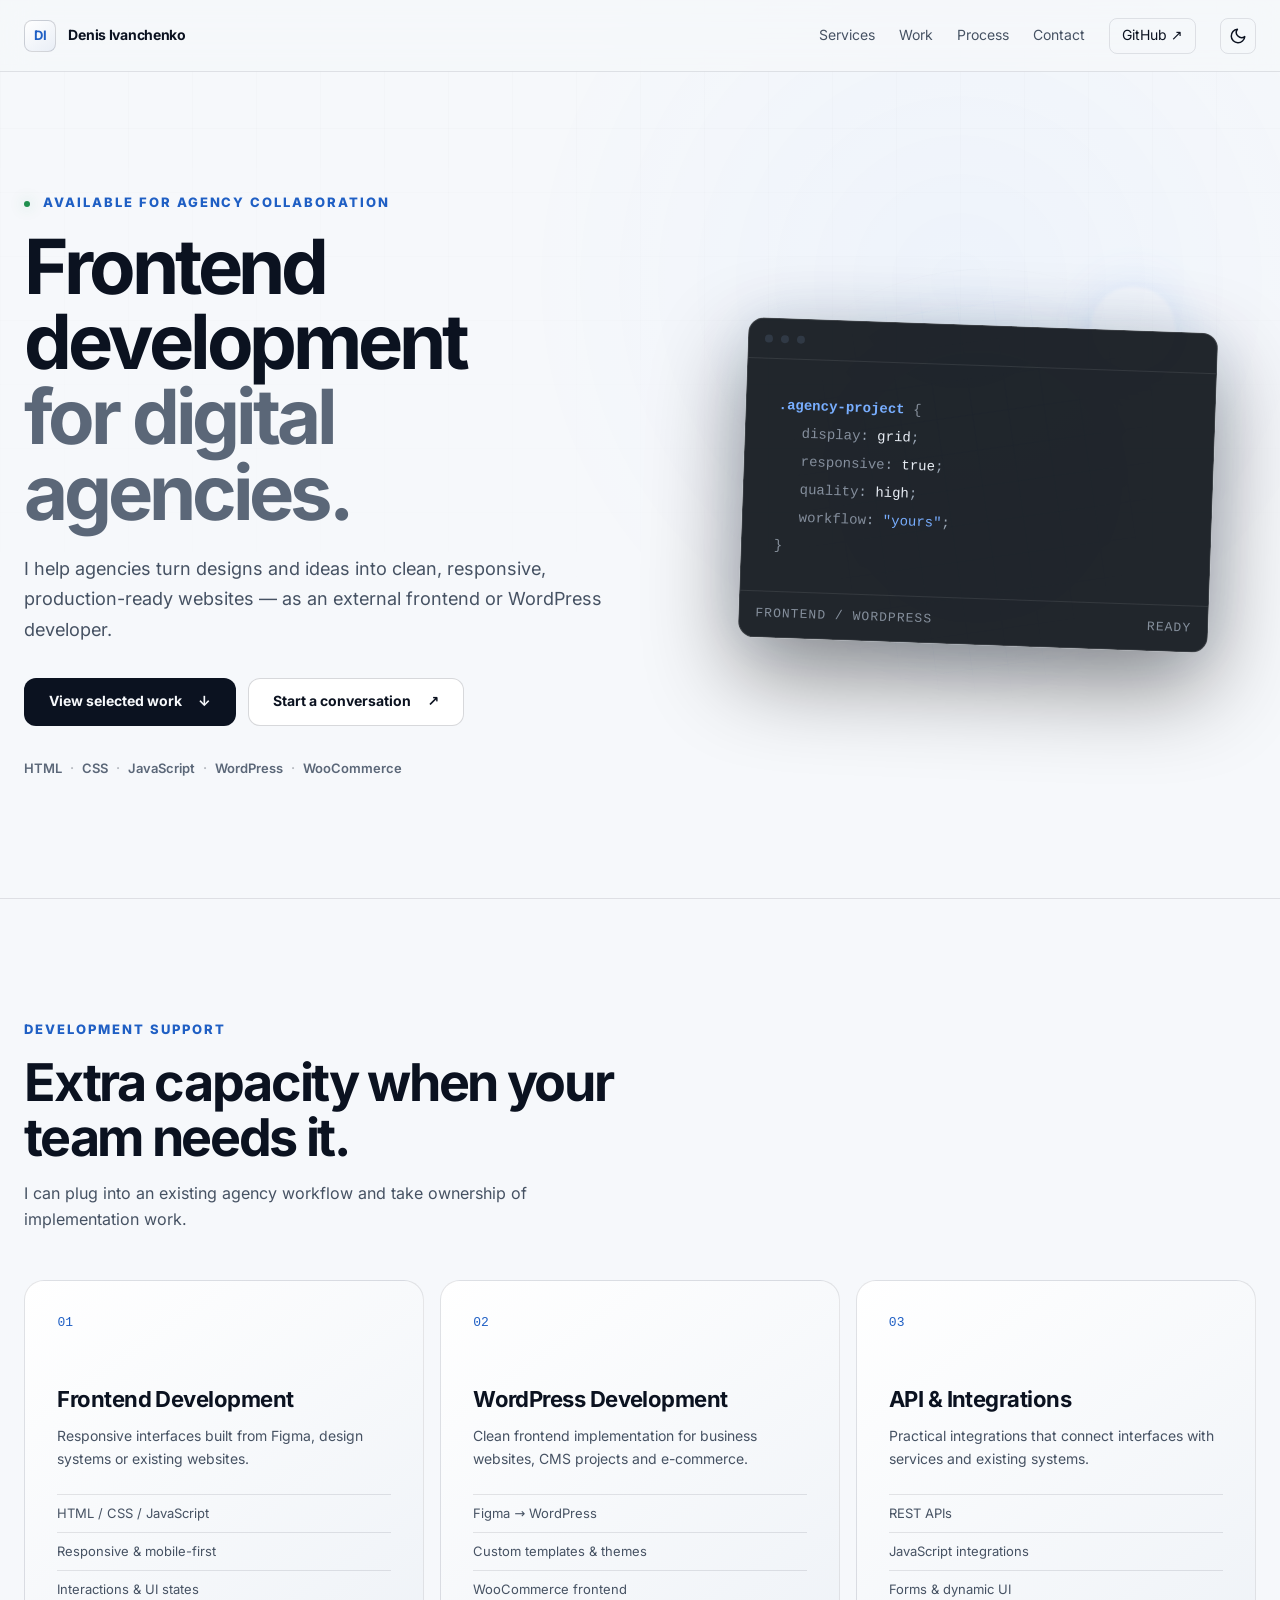
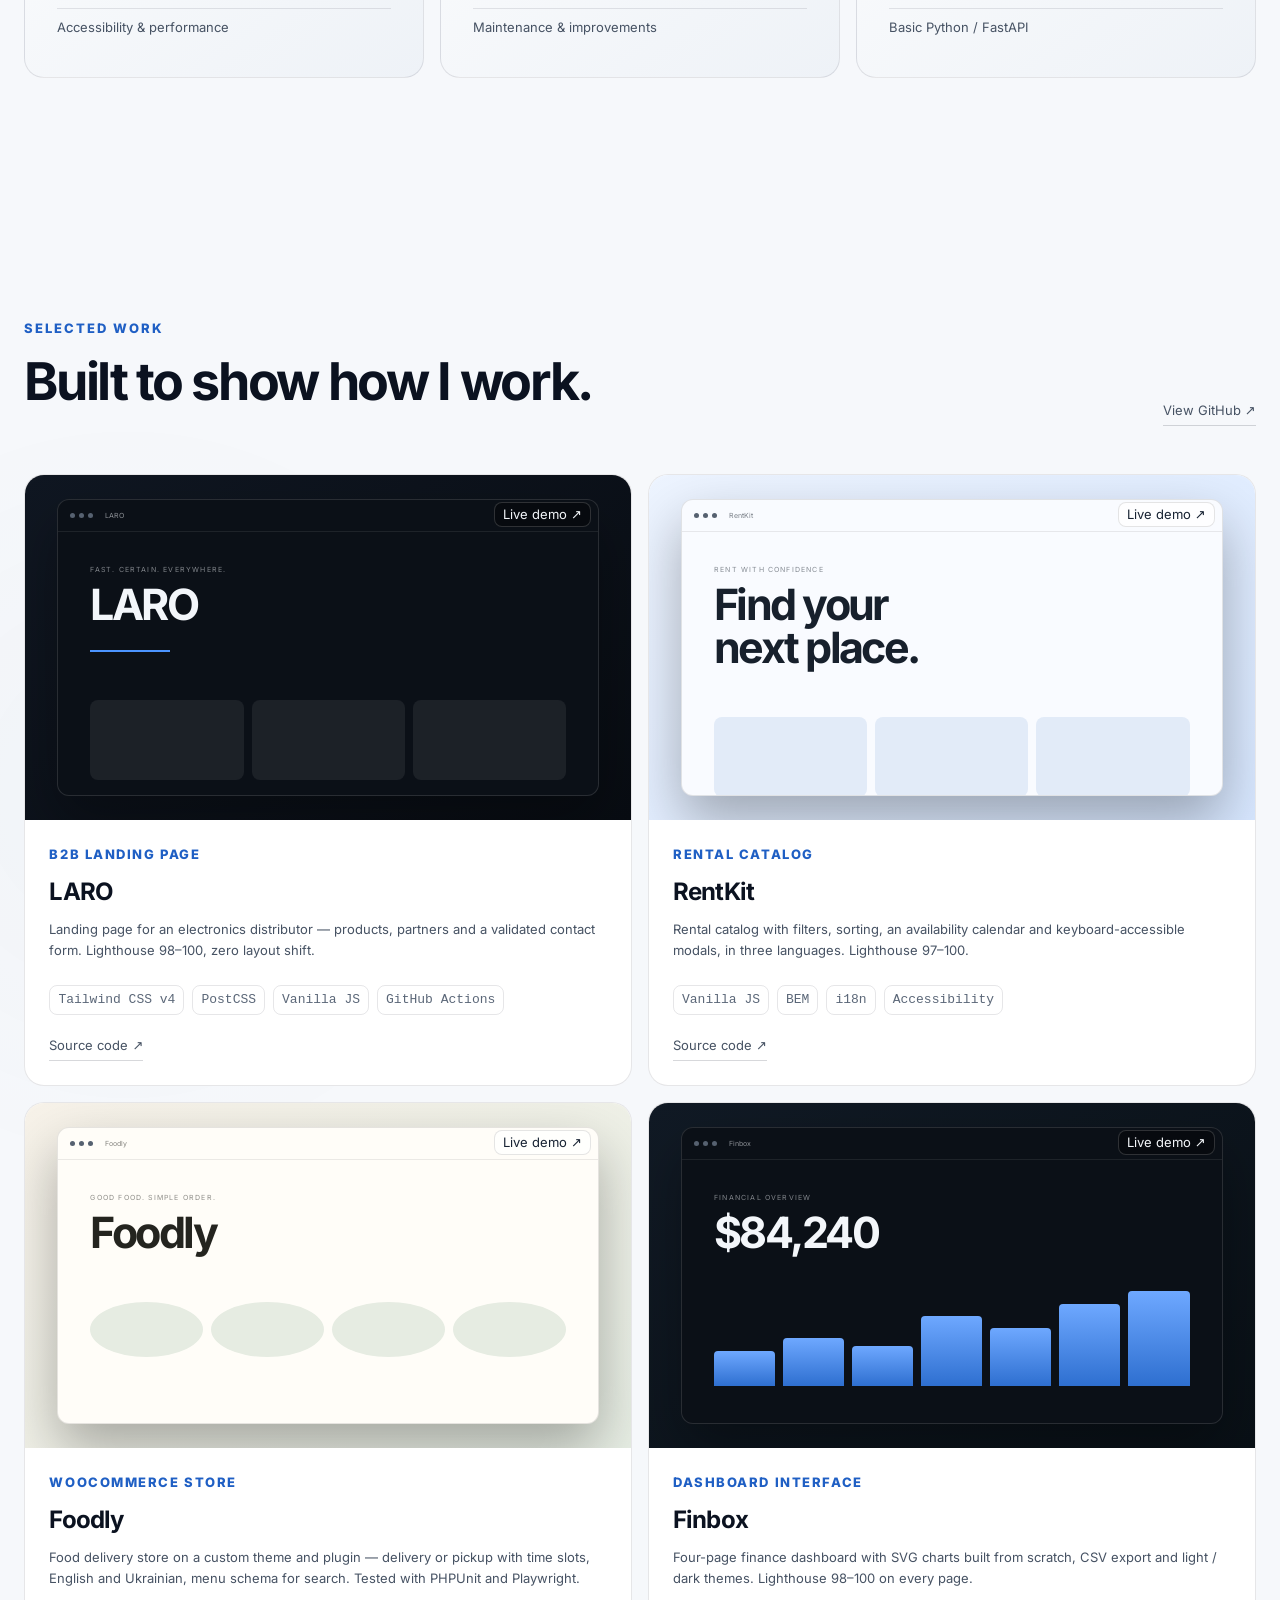
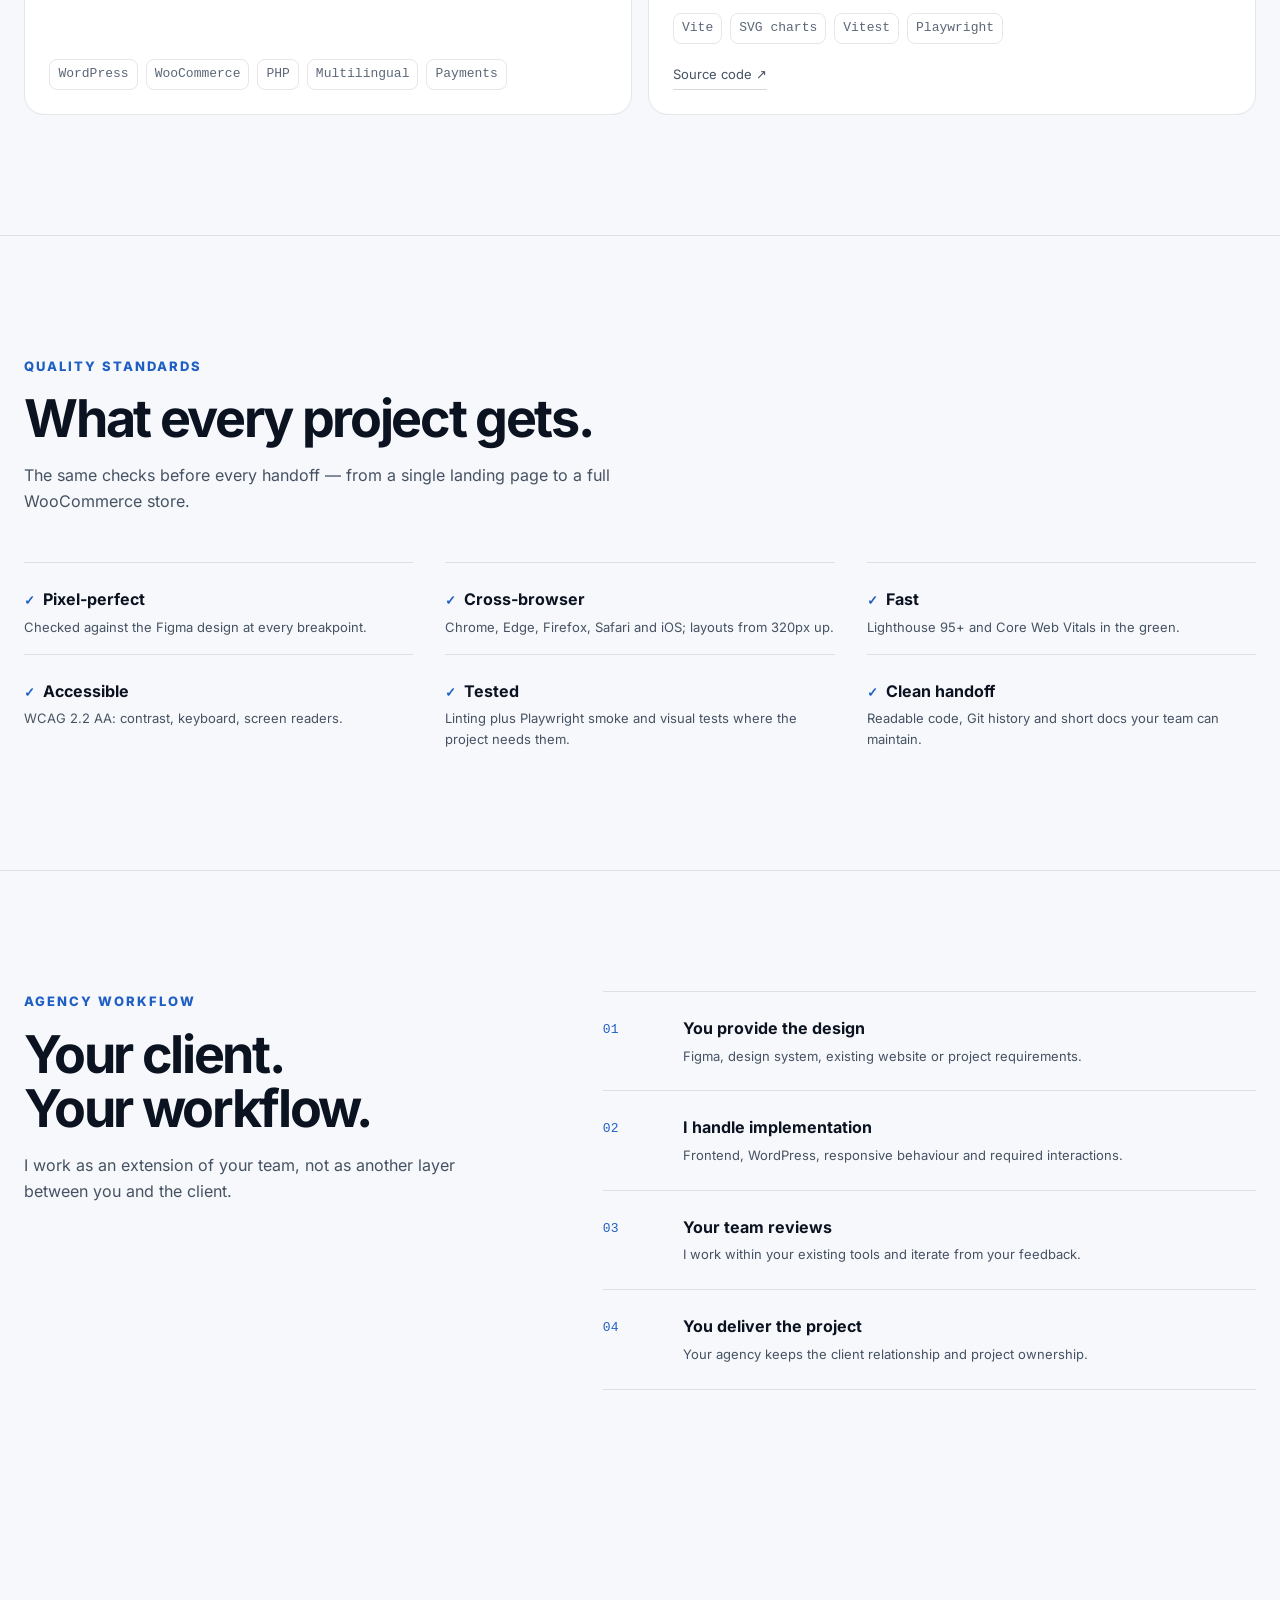
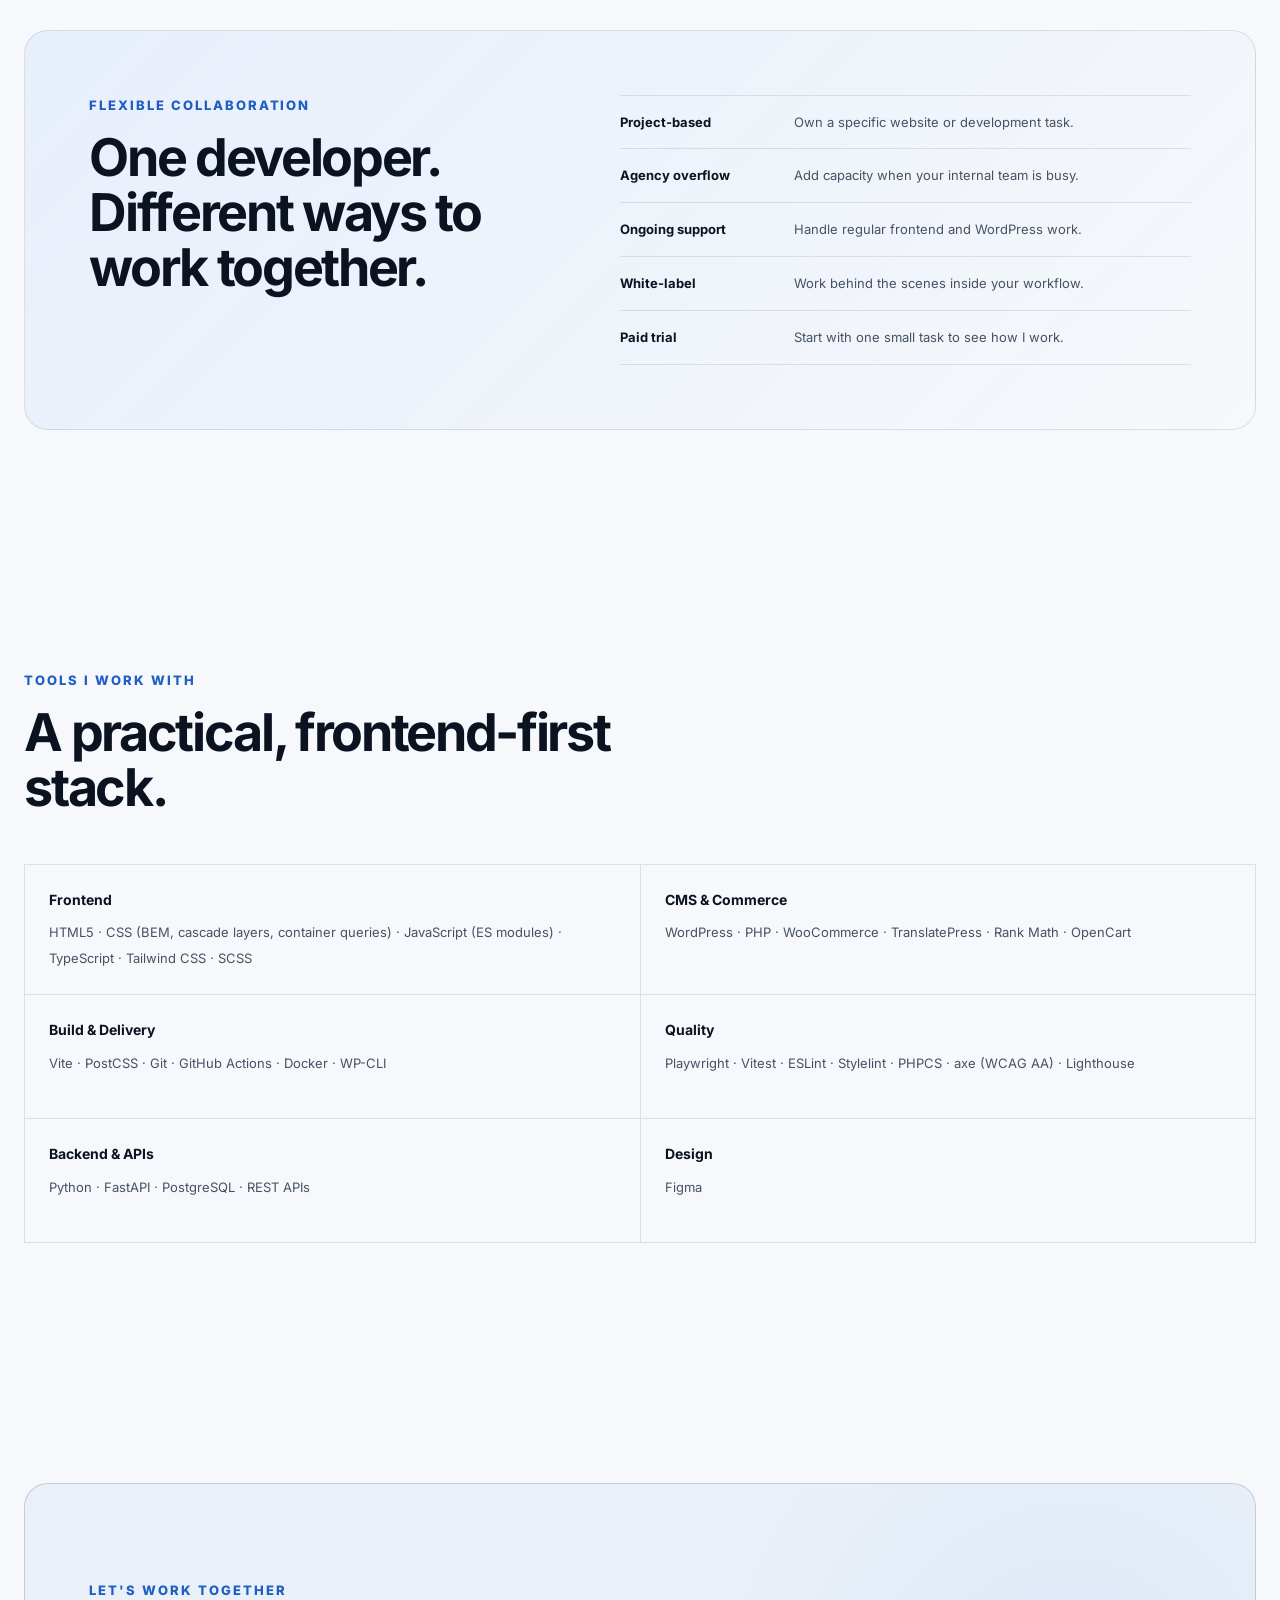
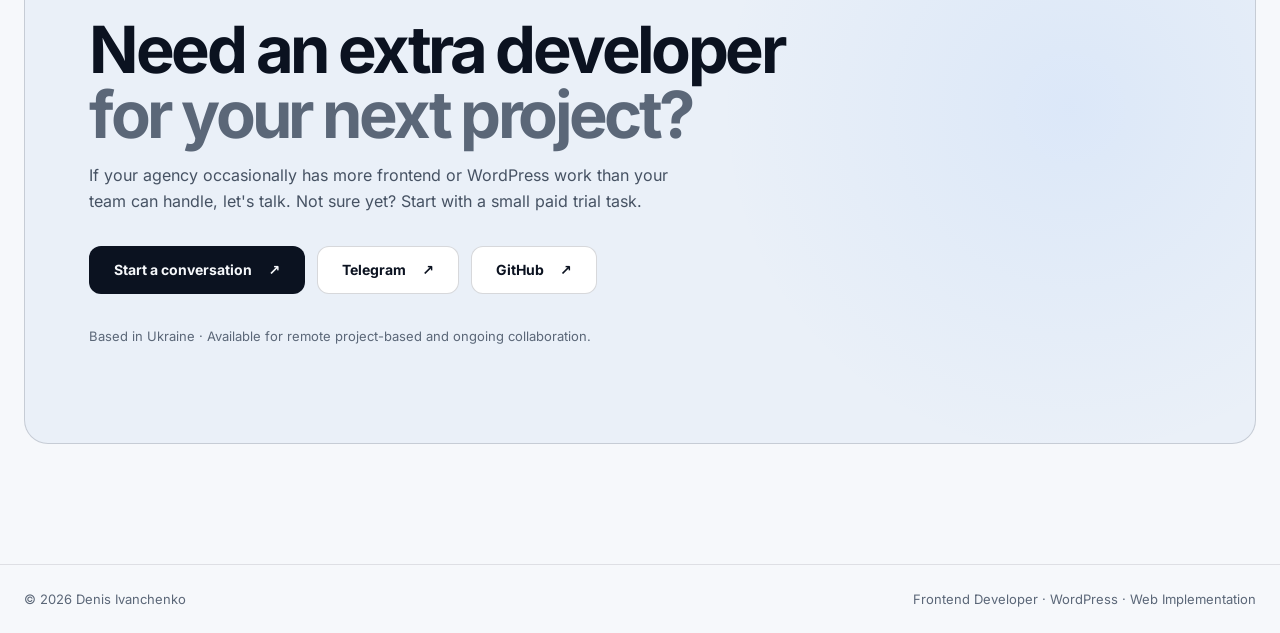
==== commit afd4ba1a: "feat(work): replace the Foodly markup card with the WooCommerce store Co-Authored-By: Claude Opus 5." ====
--- a/index.html
+++ b/index.html
@@ -2,11 +2,249 @@
 <html lang="en">
 <head>
   <meta charset="utf-8">
-  <title>Moved to denivanchenko.com</title>
+  <meta name="viewport" content="width=device-width, initial-scale=1">
+  <meta name="description" content="Denis Ivanchenko — Frontend Developer for digital agencies. Frontend, WordPress and web implementation support.">
+  <title>Denis Ivanchenko — Frontend Developer for Digital Agencies</title>
   <link rel="canonical" href="https://denivanchenko.com/">
-  <meta http-equiv="refresh" content="0; url=https://denivanchenko.com/">
+  <link rel="icon" href="favicon.ico" sizes="32x32">
+  <link rel="icon" href="favicon.svg" type="image/svg+xml">
+  <link rel="apple-touch-icon" href="apple-touch-icon.png">
+  <meta property="og:type" content="website">
+  <meta property="og:url" content="https://denivanchenko.com/">
+  <meta property="og:title" content="Denis Ivanchenko — Frontend Developer for Digital Agencies">
+  <meta property="og:description" content="Denis Ivanchenko — Frontend Developer for digital agencies. Frontend, WordPress and web implementation support.">
+  <meta property="og:site_name" content="Denis Ivanchenko">
+  <meta property="og:locale" content="en_US">
+  <meta property="og:image" content="https://denivanchenko.com/assets/img/og-image.jpg">
+  <meta property="og:image:width" content="1200">
+  <meta property="og:image:height" content="630">
+  <meta property="og:image:alt" content="Denis Ivanchenko — Frontend development for digital agencies, with previews of the LARO and Finbox projects">
+  <meta name="twitter:card" content="summary_large_image">
+  <script type="application/ld+json">
+    {
+      "@context": "https://schema.org",
+      "@type": "Person",
+      "name": "Denis Ivanchenko",
+      "url": "https://denivanchenko.com/",
+      "jobTitle": "Frontend Developer",
+      "sameAs": ["https://github.com/den-dev-web"]
+    }
+  </script>
+  <script>
+    // Apply the saved theme before first paint to avoid a flash of the wrong theme
+    try {
+      const savedTheme = localStorage.getItem("theme");
+      if (savedTheme === "light" || savedTheme === "dark") document.documentElement.dataset.theme = savedTheme;
+    } catch {}
+  </script>
+  <link rel="stylesheet" href="css/tokens.css">
+  <link rel="stylesheet" href="css/base.css">
+  <link rel="stylesheet" href="css/layout.css">
+  <link rel="stylesheet" href="css/components/header.css">
+  <link rel="stylesheet" href="css/components/button.css">
+  <link rel="stylesheet" href="css/components/eyebrow.css">
+  <link rel="stylesheet" href="css/components/section-heading.css">
+  <link rel="stylesheet" href="css/components/service-card.css">
+  <link rel="stylesheet" href="css/components/project-card.css">
+  <link rel="stylesheet" href="css/components/quality.css">
+  <link rel="stylesheet" href="css/components/process.css">
+  <link rel="stylesheet" href="css/components/collab.css">
+  <link rel="stylesheet" href="css/components/stack.css">
+  <link rel="stylesheet" href="css/components/contact.css">
+  <link rel="stylesheet" href="css/components/footer.css">
+  <link rel="stylesheet" href="css/components/hero.css">
+  <link rel="stylesheet" href="css/utils.css">
+  <script type="module" src="js/main.js"></script>
+  <script data-goatcounter="https://den-dev-web.goatcounter.com/count" async src="https://gc.zgo.at/count.js"></script>
 </head>
 <body>
-  <p>This site has moved to <a href="https://denivanchenko.com/">denivanchenko.com</a>.</p>
+<a class="skip-link" href="#top">Skip to content</a>
+<header class="header">
+  <div class="container header__inner">
+    <a class="header__brand" href="#top">
+      <span class="header__brand-mark" aria-hidden="true">DI</span><span>Denis Ivanchenko</span>
+    </a>
+    <button class="header__theme" type="button" aria-label="Switch theme" data-theme-toggle>
+      <svg class="header__theme-icon header__theme-icon--sun" viewBox="0 0 24 24" width="18" height="18" fill="none" stroke="currentColor" stroke-width="2" stroke-linecap="round" aria-hidden="true" focusable="false"><circle cx="12" cy="12" r="4"/><path d="M12 2v2M12 20v2M4.93 4.93l1.41 1.41M17.66 17.66l1.41 1.41M2 12h2M20 12h2M4.93 19.07l1.41-1.41M17.66 6.34l1.41-1.41"/></svg>
+      <svg class="header__theme-icon header__theme-icon--moon" viewBox="0 0 24 24" width="18" height="18" fill="none" stroke="currentColor" stroke-width="2" stroke-linecap="round" stroke-linejoin="round" aria-hidden="true" focusable="false"><path d="M21 12.79A9 9 0 1 1 11.21 3 7 7 0 0 0 21 12.79z"/></svg>
+    </button>
+    <button class="header__toggle" type="button" aria-expanded="false" aria-controls="primary-menu" aria-label="Menu" data-menu-button>
+      <span class="header__toggle-line"></span><span class="header__toggle-line"></span><span class="header__toggle-line"></span>
+    </button>
+    <nav class="header__nav" id="primary-menu" aria-label="Primary navigation" data-menu>
+      <ul class="header__menu">
+        <li class="header__item"><a class="header__link" href="#services">Services</a></li>
+        <li class="header__item"><a class="header__link" href="#work">Work</a></li>
+        <li class="header__item"><a class="header__link" href="#process">Process</a></li>
+        <li class="header__item"><a class="header__link" href="#contact">Contact</a></li>
+        <li class="header__item"><a class="header__link header__link--github" href="https://github.com/den-dev-web" data-goatcounter-click="github-header" target="_blank" rel="noreferrer">GitHub <span aria-hidden="true">↗</span><span class="visually-hidden">(opens in a new tab)</span></a></li>
+      </ul>
+    </nav>
+  </div>
+</header>
+
+<main id="top">
+<section class="hero section">
+  <div class="container hero__grid">
+    <div class="hero__copy">
+      <p class="eyebrow"><span class="hero__status-dot"></span> Available for agency collaboration</p>
+      <h1 class="hero__title">Frontend development<br><span class="hero__title-accent">for digital agencies.</span></h1>
+      <p class="hero__text">I help agencies turn designs and ideas into clean, responsive, production-ready websites — as an external frontend or WordPress developer.</p>
+      <div class="hero__actions">
+        <a class="button button--primary" href="#work" data-goatcounter-click="hero-work">View selected work <span aria-hidden="true">↓</span></a>
+        <a class="button button--secondary" href="#contact" data-goatcounter-click="hero-contact">Start a conversation <span aria-hidden="true">↗</span></a>
+      </div>
+      <div class="hero__tech"><span>HTML</span><span class="hero__tech-separator" aria-hidden="true">·</span><span>CSS</span><span class="hero__tech-separator" aria-hidden="true">·</span><span>JavaScript</span><span class="hero__tech-separator" aria-hidden="true">·</span><span>WordPress</span><span class="hero__tech-separator" aria-hidden="true">·</span><span>WooCommerce</span></div>
+    </div>
+
+    <div class="hero__visual" aria-hidden="true">
+      <div class="hero__orb hero__orb--large"></div><div class="hero__orb hero__orb--small"></div><div class="hero__grid-lines"></div>
+      <div class="hero__code">
+        <div class="hero__code-bar"><span class="hero__code-dot"></span><span class="hero__code-dot"></span><span class="hero__code-dot"></span></div>
+        <div class="hero__code-body">
+          <span class="hero__code-selector">.agency-project</span> <span class="hero__code-punct">{</span>
+          <p class="hero__code-line"><span class="hero__code-token hero__code-token--key">display</span>: <span class="hero__code-token hero__code-token--value">grid</span>;</p>
+          <p class="hero__code-line"><span class="hero__code-token hero__code-token--key">responsive</span>: <span class="hero__code-token hero__code-token--value">true</span>;</p>
+          <p class="hero__code-line"><span class="hero__code-token hero__code-token--key">quality</span>: <span class="hero__code-token hero__code-token--value">high</span>;</p>
+          <p class="hero__code-line"><span class="hero__code-token hero__code-token--key">workflow</span>: <span class="hero__code-token hero__code-token--accent">"yours"</span>;</p>
+          <span class="hero__code-punct">}</span>
+        </div>
+        <div class="hero__code-footer"><span>frontend / wordpress</span><span>ready</span></div>
+      </div>
+    </div>
+  </div>
+</section>
+
+<section id="services" class="section section--bordered">
+  <div class="container">
+    <div class="section-heading">
+      <p class="eyebrow">Development support</p>
+      <h2 class="section-heading__title">Extra capacity when your team needs it.</h2>
+      <p class="section-heading__text">I can plug into an existing agency workflow and take ownership of implementation work.</p>
+    </div>
+    <div class="service-grid">
+      <article class="service-card"><span class="service-card__number">01</span><h3 class="service-card__title">Frontend Development</h3><p class="service-card__text">Responsive interfaces built from Figma, design systems or existing websites.</p><ul class="service-card__list"><li class="service-card__item">HTML / CSS / JavaScript</li><li class="service-card__item">Responsive & mobile-first</li><li class="service-card__item">Interactions & UI states</li><li class="service-card__item">Accessibility & performance</li></ul></article>
+      <article class="service-card"><span class="service-card__number">02</span><h3 class="service-card__title">WordPress Development</h3><p class="service-card__text">Clean frontend implementation for business websites, CMS projects and e-commerce.</p><ul class="service-card__list"><li class="service-card__item">Figma → WordPress</li><li class="service-card__item">Custom templates & themes</li><li class="service-card__item">WooCommerce frontend</li><li class="service-card__item">Maintenance & improvements</li></ul></article>
+      <article class="service-card"><span class="service-card__number">03</span><h3 class="service-card__title">API & Integrations</h3><p class="service-card__text">Practical integrations that connect interfaces with services and existing systems.</p><ul class="service-card__list"><li class="service-card__item">REST APIs</li><li class="service-card__item">JavaScript integrations</li><li class="service-card__item">Forms & dynamic UI</li><li class="service-card__item">Basic Python / FastAPI</li></ul></article>
+    </div>
+  </div>
+</section>
+
+<section id="work" class="section">
+  <div class="container">
+    <div class="section-heading section-heading--split">
+      <div><p class="eyebrow">Selected work</p><h2 class="section-heading__title">Built to show how I work.</h2></div>
+      <a class="section-heading__link" href="https://github.com/den-dev-web" data-goatcounter-click="github-work" target="_blank" rel="noreferrer">View GitHub <span aria-hidden="true">↗</span><span class="visually-hidden">(opens in a new tab)</span></a>
+    </div>
+
+    <div class="project-grid">
+      <article class="project-card project-card--laro">
+        <a class="project-card__media" href="https://den-dev-web.github.io/laro/" data-goatcounter-click="live-demo-laro" target="_blank" rel="noreferrer" aria-label="Live demo: LARO (opens in a new tab)">
+          <div class="project-card__screen" aria-hidden="true"><div class="project-card__screen-bar"><span class="project-card__screen-dot"></span><span class="project-card__screen-dot"></span><span class="project-card__screen-dot"></span><small class="project-card__screen-title">LARO</small></div><div class="project-card__screen-body"><span class="project-card__kicker">FAST. CERTAIN. EVERYWHERE.</span><strong class="project-card__headline">LARO</strong><div class="project-card__accent-line"></div><div class="project-card__blocks"><span class="project-card__block"></span><span class="project-card__block"></span><span class="project-card__block"></span></div></div></div>
+          <span class="project-card__badge">Live demo <span aria-hidden="true">↗</span></span>
+        </a>
+        <div class="project-card__info"><p class="project-card__type">B2B landing page</p><h3 class="project-card__title">LARO</h3><p class="project-card__text">Landing page for an electronics distributor — products, partners and a validated contact form. Lighthouse 98–&#8288;100, zero layout shift.</p><div class="project-card__tags"><span class="project-card__tag">Tailwind CSS v4</span><span class="project-card__tag">PostCSS</span><span class="project-card__tag">Vanilla JS</span><span class="project-card__tag">GitHub Actions</span></div><a class="project-card__repo" href="https://github.com/den-dev-web/laro" data-goatcounter-click="repo-laro" target="_blank" rel="noreferrer">Source code <span aria-hidden="true">↗</span><span class="visually-hidden">of LARO on GitHub (opens in a new tab)</span></a></div>
+      </article>
+
+      <article class="project-card project-card--rentkit">
+        <a class="project-card__media" href="https://den-dev-web.github.io/rentkit/" data-goatcounter-click="live-demo-rentkit" target="_blank" rel="noreferrer" aria-label="Live demo: RentKit (opens in a new tab)">
+          <div class="project-card__screen" aria-hidden="true"><div class="project-card__screen-bar"><span class="project-card__screen-dot"></span><span class="project-card__screen-dot"></span><span class="project-card__screen-dot"></span><small class="project-card__screen-title">RentKit</small></div><div class="project-card__screen-body"><span class="project-card__kicker">RENT WITH CONFIDENCE</span><strong class="project-card__headline">Find your<br>next place.</strong><div class="project-card__blocks"><span class="project-card__block"></span><span class="project-card__block"></span><span class="project-card__block"></span></div></div></div>
+          <span class="project-card__badge">Live demo <span aria-hidden="true">↗</span></span>
+        </a>
+        <div class="project-card__info"><p class="project-card__type">Rental catalog</p><h3 class="project-card__title">RentKit</h3><p class="project-card__text">Rental catalog with filters, sorting, an availability calendar and keyboard-accessible modals, in three languages. Lighthouse 97–&#8288;100.</p><div class="project-card__tags"><span class="project-card__tag">Vanilla JS</span><span class="project-card__tag">BEM</span><span class="project-card__tag">i18n</span><span class="project-card__tag">Accessibility</span></div><a class="project-card__repo" href="https://github.com/den-dev-web/rentkit" data-goatcounter-click="repo-rentkit" target="_blank" rel="noreferrer">Source code <span aria-hidden="true">↗</span><span class="visually-hidden">of RentKit on GitHub (opens in a new tab)</span></a></div>
+      </article>
+
+      <article class="project-card project-card--foodly">
+        <a class="project-card__media" href="https://foodly.denivanchenko.com/" data-goatcounter-click="live-demo-foodly-wp" target="_blank" rel="noreferrer" aria-label="Live demo: Foodly (opens in a new tab)">
+          <div class="project-card__screen" aria-hidden="true"><div class="project-card__screen-bar"><span class="project-card__screen-dot"></span><span class="project-card__screen-dot"></span><span class="project-card__screen-dot"></span><small class="project-card__screen-title">Foodly</small></div><div class="project-card__screen-body"><span class="project-card__kicker">GOOD FOOD. SIMPLE ORDER.</span><strong class="project-card__headline">Foodly</strong><div class="project-card__blocks project-card__blocks--round"><span class="project-card__block"></span><span class="project-card__block"></span><span class="project-card__block"></span><span class="project-card__block"></span></div></div></div>
+          <span class="project-card__badge">Live demo <span aria-hidden="true">↗</span></span>
+        </a>
+        <div class="project-card__info"><p class="project-card__type">WooCommerce store</p><h3 class="project-card__title">Foodly</h3><p class="project-card__text">Food delivery store on a custom theme and plugin — delivery or pickup with time slots, English and Ukrainian, menu schema for search. Tested with PHPUnit and Playwright.</p><div class="project-card__tags"><span class="project-card__tag">WordPress</span><span class="project-card__tag">WooCommerce</span><span class="project-card__tag">PHP</span><span class="project-card__tag">Multilingual</span><span class="project-card__tag">Payments</span></div></div>
+      </article>
+
+      <article class="project-card project-card--finbox">
+        <a class="project-card__media" href="https://den-dev-web.github.io/finbox/" data-goatcounter-click="live-demo-finbox" target="_blank" rel="noreferrer" aria-label="Live demo: Finbox (opens in a new tab)">
+          <div class="project-card__screen" aria-hidden="true"><div class="project-card__screen-bar"><span class="project-card__screen-dot"></span><span class="project-card__screen-dot"></span><span class="project-card__screen-dot"></span><small class="project-card__screen-title">Finbox</small></div><div class="project-card__screen-body"><span class="project-card__kicker">FINANCIAL OVERVIEW</span><strong class="project-card__headline">$84,240</strong><div class="project-card__chart"><span class="project-card__bar" style="height: 35%"></span><span class="project-card__bar" style="height: 48%"></span><span class="project-card__bar" style="height: 40%"></span><span class="project-card__bar" style="height: 70%"></span><span class="project-card__bar" style="height: 58%"></span><span class="project-card__bar" style="height: 82%"></span><span class="project-card__bar" style="height: 95%"></span></div></div></div>
+          <span class="project-card__badge">Live demo <span aria-hidden="true">↗</span></span>
+        </a>
+        <div class="project-card__info"><p class="project-card__type">Dashboard interface</p><h3 class="project-card__title">Finbox</h3><p class="project-card__text">Four-page finance dashboard with SVG charts built from scratch, CSV export and light / dark themes. Lighthouse 98–&#8288;100 on every page.</p><div class="project-card__tags"><span class="project-card__tag">Vite</span><span class="project-card__tag">SVG charts</span><span class="project-card__tag">Vitest</span><span class="project-card__tag">Playwright</span></div><a class="project-card__repo" href="https://github.com/den-dev-web/finbox" data-goatcounter-click="repo-finbox" target="_blank" rel="noreferrer">Source code <span aria-hidden="true">↗</span><span class="visually-hidden">of Finbox on GitHub (opens in a new tab)</span></a></div>
+      </article>
+    </div>
+  </div>
+</section>
+
+<section id="quality" class="section section--bordered">
+  <div class="container">
+    <div class="section-heading"><p class="eyebrow">Quality standards</p><h2 class="section-heading__title">What every project gets.</h2><p class="section-heading__text">The same checks before every handoff — from a single landing page to a full WooCommerce store.</p></div>
+    <ul class="quality">
+      <li class="quality__item"><h3 class="quality__title"><span class="quality__mark" aria-hidden="true">✓</span>Pixel-perfect</h3><p class="quality__text">Checked against the Figma design at every breakpoint.</p></li>
+      <li class="quality__item"><h3 class="quality__title"><span class="quality__mark" aria-hidden="true">✓</span>Cross-browser</h3><p class="quality__text">Chrome, Edge, Firefox, Safari and iOS; layouts from 320px up.</p></li>
+      <li class="quality__item"><h3 class="quality__title"><span class="quality__mark" aria-hidden="true">✓</span>Fast</h3><p class="quality__text">Lighthouse 95+ and Core Web Vitals in the green.</p></li>
+      <li class="quality__item"><h3 class="quality__title"><span class="quality__mark" aria-hidden="true">✓</span>Accessible</h3><p class="quality__text">WCAG 2.2 AA: contrast, keyboard, screen readers.</p></li>
+      <li class="quality__item"><h3 class="quality__title"><span class="quality__mark" aria-hidden="true">✓</span>Tested</h3><p class="quality__text">Linting plus Playwright smoke and visual tests where the project needs them.</p></li>
+      <li class="quality__item"><h3 class="quality__title"><span class="quality__mark" aria-hidden="true">✓</span>Clean handoff</h3><p class="quality__text">Readable code, Git history and short docs your team can maintain.</p></li>
+    </ul>
+  </div>
+</section>
+
+<section id="process" class="section section--bordered">
+  <div class="container process">
+    <div class="section-heading"><p class="eyebrow">Agency workflow</p><h2 class="section-heading__title">Your client.<br>Your workflow.</h2><p class="section-heading__text">I work as an extension of your team, not as another layer between you and the client.</p></div>
+    <ol class="process__list">
+      <li class="process__item"><span class="process__number" aria-hidden="true">01</span><div><h3 class="process__title">You provide the design</h3><p class="process__text">Figma, design system, existing website or project requirements.</p></div></li>
+      <li class="process__item"><span class="process__number" aria-hidden="true">02</span><div><h3 class="process__title">I handle implementation</h3><p class="process__text">Frontend, WordPress, responsive behaviour and required interactions.</p></div></li>
+      <li class="process__item"><span class="process__number" aria-hidden="true">03</span><div><h3 class="process__title">Your team reviews</h3><p class="process__text">I work within your existing tools and iterate from your feedback.</p></div></li>
+      <li class="process__item"><span class="process__number" aria-hidden="true">04</span><div><h3 class="process__title">You deliver the project</h3><p class="process__text">Your agency keeps the client relationship and project ownership.</p></div></li>
+    </ol>
+  </div>
+</section>
+
+<section class="section collaboration">
+  <div class="container">
+    <div class="collab">
+      <div><p class="eyebrow">Flexible collaboration</p><h2 class="collab__title">One developer.<br>Different ways to work together.</h2></div>
+      <dl class="collab__list">
+        <div class="collab__row"><dt class="collab__term">Project-based</dt><dd class="collab__desc">Own a specific website or development task.</dd></div>
+        <div class="collab__row"><dt class="collab__term">Agency overflow</dt><dd class="collab__desc">Add capacity when your internal team is busy.</dd></div>
+        <div class="collab__row"><dt class="collab__term">Ongoing support</dt><dd class="collab__desc">Handle regular frontend and WordPress work.</dd></div>
+        <div class="collab__row"><dt class="collab__term">White-label</dt><dd class="collab__desc">Work behind the scenes inside your workflow.</dd></div>
+        <div class="collab__row"><dt class="collab__term">Paid trial</dt><dd class="collab__desc">Start with one small task to see how I work.</dd></div>
+      </dl>
+    </div>
+  </div>
+</section>
+
+<section class="section stack">
+  <div class="container">
+    <div class="section-heading"><p class="eyebrow">Tools I work with</p><h2 class="section-heading__title">A practical, frontend-first stack.</h2></div>
+    <ul class="stack__grid">
+      <li class="stack__cell"><strong class="stack__title">Frontend</strong><span class="stack__items">HTML5 · CSS (BEM, cascade layers, container queries) · JavaScript (ES modules) · TypeScript · Tailwind CSS · SCSS</span></li>
+      <li class="stack__cell"><strong class="stack__title">CMS & Commerce</strong><span class="stack__items">WordPress · PHP · WooCommerce · TranslatePress · Rank Math · OpenCart</span></li>
+      <li class="stack__cell"><strong class="stack__title">Build & Delivery</strong><span class="stack__items">Vite · PostCSS · Git · GitHub Actions · Docker · WP-CLI</span></li>
+      <li class="stack__cell"><strong class="stack__title">Quality</strong><span class="stack__items">Playwright · Vitest · ESLint · Stylelint · PHPCS · axe (WCAG AA) · Lighthouse</span></li>
+      <li class="stack__cell"><strong class="stack__title">Backend & APIs</strong><span class="stack__items">Python · FastAPI · PostgreSQL · REST APIs</span></li>
+      <li class="stack__cell"><strong class="stack__title">Design</strong><span class="stack__items">Figma</span></li>
+    </ul>
+  </div>
+</section>
+
+<section id="contact" class="section">
+  <div class="container">
+    <div class="contact">
+      <p class="eyebrow">Let's work together</p>
+      <h2 class="contact__title">Need an extra developer<br><span class="contact__title-accent">for your next project?</span></h2>
+      <p class="contact__text">If your agency occasionally has more frontend or WordPress work than your team can handle, let's talk. Not sure yet? Start with a small paid trial task.</p>
+      <div class="contact__actions">
+        <a class="button button--primary" href="mailto:maxden403@gmail.com" data-goatcounter-click="email-contact">Start a conversation <span aria-hidden="true">↗</span></a>
+        <a class="button button--secondary" href="https://t.me/MaxdDen" data-goatcounter-click="telegram-contact" target="_blank" rel="noreferrer">Telegram <span aria-hidden="true">↗</span><span class="visually-hidden">(opens in a new tab)</span></a>
+        <a class="button button--secondary" href="https://github.com/den-dev-web" data-goatcounter-click="github-contact" target="_blank" rel="noreferrer">GitHub <span aria-hidden="true">↗</span><span class="visually-hidden">(opens in a new tab)</span></a>
+      </div>
+      <p class="contact__note">Based in Ukraine · Available for remote project-based and ongoing collaboration.</p>
+    </div>
+  </div>
+</section>
+</main>
+
+<footer class="footer"><div class="container footer__inner"><span>© <span data-current-year>2026</span> Denis Ivanchenko</span><span>Frontend Developer · WordPress · Web Implementation</span></div></footer>
 </body>
 </html>
--- a/css/tokens.css
+++ b/css/tokens.css
@@ -0,0 +1,202 @@
+@font-face {
+  font-family: "Inter";
+  src: url("../assets/fonts/inter-latin-400-normal.woff2") format("woff2");
+  font-weight: 400;
+  font-style: normal;
+  font-display: swap;
+}
+@font-face {
+  font-family: "Inter";
+  src: url("../assets/fonts/inter-latin-600-normal.woff2") format("woff2");
+  font-weight: 600;
+  font-style: normal;
+  font-display: swap;
+}
+@font-face {
+  font-family: "Inter";
+  src: url("../assets/fonts/inter-latin-700-normal.woff2") format("woff2");
+  font-weight: 700;
+  font-style: normal;
+  font-display: swap;
+}
+@font-face {
+  font-family: "Inter";
+  src: url("../assets/fonts/inter-latin-800-normal.woff2") format("woff2");
+  font-weight: 800;
+  font-style: normal;
+  font-display: swap;
+}
+
+:root {
+  /* Fonts */
+  --font-body: "Inter", ui-sans-serif, system-ui, -apple-system, BlinkMacSystemFont, "Segoe UI", sans-serif;
+  --font-heading: var(--font-body);
+  --font-mono: "SFMono-Regular", Consolas, monospace;
+
+  --font-weight-regular: 400;
+  --font-weight-semibold: 600;
+  --font-weight-bold: 700;
+  --font-weight-extrabold: 800;
+
+  /* Fluid type scale, 320px → 1280px; minimum 12px */
+  --text-xs: clamp(0.75rem, 0.7292rem + 0.1042vw, 0.8125rem);  /* 12 → 13 */
+  --text-s: clamp(0.8125rem, 0.7917rem + 0.1042vw, 0.875rem);  /* 13 → 14 */
+  --text-base: clamp(0.9375rem, 0.9167rem + 0.1042vw, 1rem);   /* 15 → 16 */
+  --text-m: clamp(1rem, 0.9583rem + 0.2083vw, 1.125rem);       /* 16 → 18 */
+  --text-l: clamp(1.125rem, 1.042rem + 0.4167vw, 1.375rem);    /* 18 → 22 */
+  --text-xl: clamp(1.25rem, 1.167rem + 0.4167vw, 1.5rem);      /* 20 → 24 */
+  --text-2xl: clamp(1.688rem, 1.354rem + 1.667vw, 2.688rem);   /* 27 → 43 */
+  --text-3xl: clamp(2rem, 1.583rem + 2.083vw, 3.25rem);        /* 32 → 52 */
+  --text-4xl: clamp(2.5rem, 1.979rem + 2.604vw, 4.062rem);     /* 40 → 65 */
+  --text-5xl: clamp(2.625rem, 1.917rem + 3.542vw, 4.75rem);    /* 42 → 76 */
+
+  /* Colors — dark theme (default) */
+  color-scheme: dark;
+  --color-bg: #080b10;
+  --color-bg-soft: #0d1118;
+  --color-surface: #10151d;
+  --color-surface-raised: #0d131c;
+  --color-text: #f3f6fa;
+  --color-text-muted: #9aa6b5;
+  --color-text-subtle: #7a8593; /* ≥ 4.5:1 on every surface (was #687484) */
+  --color-accent: #6ea8ff;
+  --color-success: #69d391;
+  --color-line: rgba(255, 255, 255, 0.09);
+  --color-line-strong: rgba(255, 255, 255, 0.15);
+  --color-line-hover: rgba(255, 255, 255, 0.28);
+  --color-header-bg: rgba(8, 11, 16, 0.76);
+  --gradient-brand-mark: linear-gradient(145deg, #172334, #0c121a);
+  --color-success-glow: rgba(105, 211, 145, 0.6);
+
+  /* Accent glow: rgb(var(--glow-rgb) / alpha); glow elements fade by --glow-opacity */
+  --glow-rgb: 63 140 255;
+  --glow-slate-rgb: 70 100 145;
+  --glow-opacity: 1;
+  --color-grid-line: rgba(255, 255, 255, 0.025);
+
+  /* Code card — stays dark in both themes */
+  --color-code-bg: rgba(12, 17, 24, 0.91);
+  --color-code-border: rgba(255, 255, 255, 0.15);
+  --color-code-line: rgba(255, 255, 255, 0.09);
+  --color-code-dot: #303945;
+  --color-code-text: #9aa6b5;
+  --color-code-key: #858f9d;
+  --color-code-value: #e8edf4;
+  --color-code-accent: #78aeff;
+  --color-code-punct: #868f9b;
+  --color-code-meta: #858f9c;
+
+  /* Project mockups — fixed palettes of the real sites, same in both themes */
+  --mock-dot: #566170;
+  --mock-accent: #4b94ff;
+  --mock-chart: linear-gradient(to top, #2e6fd0, #6ea8ff);
+  --mock-dark-bg: #0b1017;
+  --mock-dark-text: #f3f6fa;
+  --mock-dark-border: rgba(255, 255, 255, 0.12);
+  --mock-dark-divider: rgba(255, 255, 255, 0.08);
+  --mock-dark-block: rgba(255, 255, 255, 0.07);
+  --mock-dark-badge-bg: rgba(0, 0, 0, 0.35);
+  --mock-dark-badge-border: rgba(255, 255, 255, 0.16);
+  --mock-light-border: rgba(0, 0, 0, 0.1);
+  --mock-light-divider: rgba(0, 0, 0, 0.08);
+  --mock-light-badge-bg: rgba(255, 255, 255, 0.75);
+  --mock-light-badge-text: #182333;
+  --mock-laro-media: linear-gradient(145deg, #101722, #080c12);
+  --mock-finbox-media: linear-gradient(145deg, #111a25, #091016);
+  --mock-rentkit-media: linear-gradient(145deg, #edf4ff, #d7e7ff);
+  --mock-rentkit-bg: #f9fbff;
+  --mock-rentkit-text: #17202c;
+  --mock-rentkit-block: #e2ebf8;
+  --mock-foodly-media: linear-gradient(145deg, #f7f2e9, #e7eee4);
+  --mock-foodly-bg: #fffdf8;
+  --mock-foodly-text: #24241f;
+  --mock-foodly-block: #e6ece2;
+
+  /* Effects */
+  --blur-glass: 18px;
+
+  /* Spacing, 4px step */
+  --space-3xs: 0.25rem; /* 4 */
+  --space-2xs: 0.5rem;  /* 8 */
+  --space-xs: 0.75rem;  /* 12 */
+  --space-s: 1rem;      /* 16 */
+  --space-m: 1.5rem;    /* 24 */
+  --space-l: 2rem;      /* 32 */
+  --space-xl: 3rem;     /* 48 */
+  --space-2xl: 4rem;    /* 64 */
+  --space-3xl: 6rem;    /* 96 */
+  --space-section: clamp(3.125rem, 1.667rem + 7.292vw, 7.5rem); /* 50 → 120 */
+
+  /* Radii */
+  --radius-xs: 4px;
+  --radius-s: 8px;
+  --radius-m: 12px;
+  --radius-l: 16px;
+  --radius-xl: 20px;
+  --radius-2xl: 24px;
+  --radius-full: 50%;
+
+  /* Borders */
+  --border-width: 1px;
+
+  /* Shadows */
+  --shadow-m: 0 25px 55px rgba(0, 0, 0, 0.3);
+  --shadow-l: 0 35px 90px rgba(0, 0, 0, 0.45);
+  --shadow-glow: 0 0 60px rgba(63, 140, 255, 0.08);
+
+  /* Motion */
+  --duration-fast: 0.2s;
+  --duration-base: 0.35s;
+  --ease-standard: ease;
+
+  /* Layout */
+  --container-max: 1280px;
+  --container-gutter: clamp(1rem, 0.825rem + 0.875vw, 1.875rem);
+  --header-height: 4.5rem; /* 72 — sticky header */
+}
+
+/* Colors — light theme: follows the OS unless the visitor picked dark in the header toggle */
+@media (prefers-color-scheme: light) {
+  :root:not([data-theme="dark"]) {
+    color-scheme: light;
+    --color-bg: #f6f8fb;
+    --color-bg-soft: #eef2f7;
+    --color-surface: #ffffff;
+    --color-surface-raised: #eaf0f8;
+    --color-text: #0b1220;
+    --color-text-muted: #465263;
+    --color-text-subtle: #5b6778;
+    --color-accent: #1f5fc4;
+    --color-success: #1f8f4e;
+    --color-line: rgba(11, 18, 32, 0.1);
+    --color-line-strong: rgba(11, 18, 32, 0.16);
+    --color-line-hover: rgba(11, 18, 32, 0.28);
+    --color-header-bg: rgba(246, 248, 251, 0.8);
+    --gradient-brand-mark: linear-gradient(145deg, #ffffff, #e9eef6);
+    --color-success-glow: rgba(31, 143, 78, 0.35);
+    --glow-opacity: 0.5;
+    --color-grid-line: rgba(11, 18, 32, 0.06);
+  }
+}
+
+/* Colors — light theme picked manually in the header toggle */
+:root[data-theme="light"] {
+  color-scheme: light;
+  --color-bg: #f6f8fb;
+  --color-bg-soft: #eef2f7;
+  --color-surface: #ffffff;
+  --color-surface-raised: #eaf0f8;
+  --color-text: #0b1220;
+  --color-text-muted: #465263;
+  --color-text-subtle: #5b6778;
+  --color-accent: #1f5fc4;
+  --color-success: #1f8f4e;
+  --color-line: rgba(11, 18, 32, 0.1);
+  --color-line-strong: rgba(11, 18, 32, 0.16);
+  --color-line-hover: rgba(11, 18, 32, 0.28);
+  --color-header-bg: rgba(246, 248, 251, 0.8);
+  --gradient-brand-mark: linear-gradient(145deg, #ffffff, #e9eef6);
+  --color-success-glow: rgba(31, 143, 78, 0.35);
+  --glow-opacity: 0.5;
+  --color-grid-line: rgba(11, 18, 32, 0.06);
+}
--- a/css/base.css
+++ b/css/base.css
@@ -0,0 +1,69 @@
+*,
+*::before,
+*::after {
+  box-sizing: border-box;
+  margin: 0;
+  padding: 0;
+}
+
+html {
+  -webkit-text-size-adjust: 100%;
+  text-size-adjust: 100%;
+}
+
+@media (prefers-reduced-motion: no-preference) {
+  html {
+    scroll-behavior: smooth;
+  }
+}
+
+body {
+  font-family: var(--font-body);
+  background: var(--color-bg);
+  color: var(--color-text);
+  line-height: 1.6; /* project value — see passport Deviations */
+  /* Long words wrap everywhere; `anywhere` also lets grid/flex items shrink below the word width. Safari < 15.4 keeps `break-word` */
+  overflow-wrap: break-word;
+  overflow-wrap: anywhere;
+  -webkit-font-smoothing: antialiased;
+  -moz-osx-font-smoothing: grayscale;
+}
+
+img,
+picture,
+video,
+canvas,
+svg {
+  display: block;
+  max-width: 100%;
+  height: auto;
+}
+
+/* :focus is the baseline for Safari < 15.4; the second rule hides it for mouse users where :focus-visible exists */
+:focus {
+  outline: 2px solid var(--color-accent);
+  outline-offset: 2px;
+}
+
+:focus:not(:focus-visible) {
+  outline: none;
+}
+
+a {
+  color: inherit;
+  text-decoration: none;
+}
+
+input,
+button,
+textarea,
+select {
+  font: inherit;
+  color: inherit;
+}
+
+button {
+  cursor: pointer;
+  border: none;
+  background: none;
+}
--- a/css/layout.css
+++ b/css/layout.css
@@ -0,0 +1,70 @@
+/* Anchor targets land below the sticky header */
+html {
+  scroll-padding-top: var(--header-height);
+}
+
+/* Page background: accent glows scroll with the page, the grid stays fixed and fades out downwards */
+body {
+  position: relative;
+  isolation: isolate;
+}
+
+body::before,
+body::after {
+  content: "";
+  z-index: -1;
+  pointer-events: none;
+}
+
+body::before {
+  position: fixed;
+  inset: 0;
+  background-image:
+    linear-gradient(var(--color-grid-line) 1px, transparent 1px),
+    linear-gradient(90deg, var(--color-grid-line) 1px, transparent 1px);
+  background-size: 64px 64px;
+  opacity: 0.25;
+  -webkit-mask-image: linear-gradient(to bottom, black, transparent 80%);
+  mask-image: linear-gradient(to bottom, black, transparent 80%);
+}
+
+body::after {
+  position: absolute;
+  inset: 0;
+  background:
+    radial-gradient(circle at 75% 4%, rgb(var(--glow-rgb) / 0.09), transparent 28rem),
+    radial-gradient(circle at 10% 34%, rgb(var(--glow-slate-rgb) / 0.06), transparent 25rem);
+  opacity: var(--glow-opacity);
+}
+
+.container {
+  width: min(100% - var(--container-gutter) * 2, var(--container-max));
+  margin-inline: auto;
+}
+
+.section {
+  padding-block: var(--space-section);
+}
+
+.section--bordered {
+  border-top: var(--border-width) solid var(--color-line);
+}
+
+/* Hidden above the viewport until it receives keyboard focus */
+.skip-link {
+  position: absolute;
+  top: var(--space-2xs);
+  left: var(--space-2xs);
+  z-index: 100;
+  padding: var(--space-xs) var(--space-s);
+  border-radius: var(--radius-s);
+  background: var(--color-text);
+  color: var(--color-bg);
+  font-size: var(--text-s);
+  font-weight: var(--font-weight-bold);
+  transform: translateY(calc(-100% - var(--space-2xs) * 2));
+}
+
+.skip-link:focus {
+  transform: none;
+}
--- a/css/components/header.css
+++ b/css/components/header.css
@@ -0,0 +1,188 @@
+.header {
+  position: sticky;
+  top: 0;
+  z-index: 20;
+  display: flex;
+  align-items: center;
+  min-height: var(--header-height);
+  border-bottom: var(--border-width) solid var(--color-line);
+  background: var(--color-header-bg);
+  -webkit-backdrop-filter: blur(var(--blur-glass));
+  backdrop-filter: blur(var(--blur-glass));
+}
+
+.header__inner {
+  display: flex;
+  align-items: center;
+  gap: var(--space-xs);
+}
+
+.header__brand {
+  display: inline-flex;
+  align-items: center;
+  gap: var(--space-xs);
+  font-size: var(--text-s);
+  font-weight: var(--font-weight-bold);
+  letter-spacing: -0.02em;
+  margin-right: auto;
+}
+
+.header__brand-mark {
+  display: grid;
+  place-items: center;
+  width: 2rem;
+  height: 2rem;
+  border: var(--border-width) solid var(--color-line-strong);
+  border-radius: var(--radius-s);
+  background: var(--gradient-brand-mark);
+  color: var(--color-accent);
+  font-size: var(--text-xs);
+}
+
+/* Icon buttons: theme switch and mobile burger */
+.header__theme,
+.header__toggle {
+  display: inline-grid;
+  place-content: center;
+  gap: var(--space-3xs);
+  width: 2.75rem; /* 44 — primary mobile control */
+  height: 2.75rem;
+  border: var(--border-width) solid var(--color-line);
+  border-radius: var(--radius-s);
+  color: var(--color-text);
+}
+
+/* Icon shows the theme a click switches to: sun in dark, moon in light */
+.header__theme-icon--moon {
+  display: none;
+}
+
+@media (prefers-color-scheme: light) {
+  :root:not([data-theme="dark"]) .header__theme-icon--sun {
+    display: none;
+  }
+
+  :root:not([data-theme="dark"]) .header__theme-icon--moon {
+    display: block;
+  }
+}
+
+:root[data-theme="light"] .header__theme-icon--sun {
+  display: none;
+}
+
+:root[data-theme="light"] .header__theme-icon--moon {
+  display: block;
+}
+
+.header__toggle-line {
+  display: block;
+  width: 1.125rem;
+  height: 2px;
+  border-radius: 1px;
+  background: currentColor;
+}
+
+/* Lines fold into a cross: offset = line height + gap */
+.header__toggle[aria-expanded="true"] .header__toggle-line:nth-child(1) {
+  transform: translateY(6px) rotate(45deg);
+}
+
+.header__toggle[aria-expanded="true"] .header__toggle-line:nth-child(2) {
+  opacity: 0;
+}
+
+.header__toggle[aria-expanded="true"] .header__toggle-line:nth-child(3) {
+  transform: translateY(-6px) rotate(-45deg);
+}
+
+/* Mobile: dropdown panel under the header, opened by js/modules/menu.js */
+.header__nav {
+  display: none;
+  position: absolute;
+  top: 100%;
+  left: 0;
+  right: 0;
+  padding: var(--space-2xs) var(--container-gutter) var(--space-m);
+  border-bottom: var(--border-width) solid var(--color-line);
+  background: var(--color-bg);
+}
+
+.header__nav.is-open {
+  display: block;
+}
+
+.header__menu {
+  display: flex;
+  flex-direction: column;
+  align-items: flex-start;
+  list-style: none;
+}
+
+.header__link {
+  display: inline-flex;
+  align-items: center;
+  gap: var(--space-3xs);
+  min-height: 2.75rem; /* 44 — mobile touch target */
+  color: var(--color-text-muted);
+  font-size: var(--text-s);
+}
+
+.header__link--github {
+  padding-inline: var(--space-xs);
+  border: var(--border-width) solid var(--color-line);
+  border-radius: var(--radius-s);
+  color: var(--color-text);
+}
+
+@media (min-width: 768px) {
+  .header__inner {
+    gap: var(--space-m);
+  }
+
+  .header__toggle {
+    display: none;
+  }
+
+  /* After the menu on desktop; before the burger in DOM so mobile focus order stays logical */
+  .header__theme {
+    order: 1;
+    width: 2.25rem;
+    height: 2.25rem;
+  }
+
+  .header__nav {
+    display: block;
+    position: static;
+    padding: 0;
+    border-bottom: none;
+    background: none;
+  }
+
+  .header__menu {
+    flex-direction: row;
+    align-items: center;
+    gap: var(--space-m);
+  }
+
+  .header__link {
+    min-height: 2.25rem; /* 36 — touch target ≥ 24px */
+  }
+}
+
+@media (hover: hover) {
+  .header__link:hover {
+    color: var(--color-text);
+  }
+
+  .header__theme:hover,
+  .header__toggle:hover {
+    border-color: var(--color-line-hover);
+  }
+}
+
+@media (prefers-reduced-motion: no-preference) {
+  .header__toggle-line {
+    transition: transform var(--duration-fast) var(--ease-standard), opacity var(--duration-fast) var(--ease-standard);
+  }
+}
--- a/css/components/button.css
+++ b/css/components/button.css
@@ -0,0 +1,39 @@
+.button {
+  display: inline-flex;
+  align-items: center;
+  justify-content: center;
+  gap: var(--space-s);
+  min-height: 3rem; /* 48 */
+  padding-inline: var(--space-m);
+  border: var(--border-width) solid transparent;
+  border-radius: var(--radius-m);
+  font-size: var(--text-s);
+  font-weight: var(--font-weight-bold);
+}
+
+/* Inverted colors: light button in the dark theme, dark button in the light theme */
+.button--primary {
+  background: var(--color-text);
+  color: var(--color-bg);
+}
+
+.button--secondary {
+  border-color: var(--color-line-strong);
+  background: var(--color-surface);
+}
+
+@media (hover: hover) {
+  .button:hover {
+    transform: translateY(-2px);
+  }
+
+  .button--secondary:hover {
+    border-color: var(--color-line-hover);
+  }
+}
+
+@media (prefers-reduced-motion: no-preference) {
+  .button {
+    transition: transform var(--duration-fast) var(--ease-standard);
+  }
+}
--- a/css/components/eyebrow.css
+++ b/css/components/eyebrow.css
@@ -0,0 +1,8 @@
+.eyebrow {
+  margin-bottom: var(--space-s);
+  color: var(--color-accent);
+  font-size: var(--text-xs);
+  font-weight: var(--font-weight-extrabold);
+  letter-spacing: 0.15em;
+  text-transform: uppercase;
+}
--- a/css/components/section-heading.css
+++ b/css/components/section-heading.css
@@ -0,0 +1,47 @@
+.section-heading {
+  max-width: 700px;
+  margin-bottom: var(--space-xl);
+}
+
+.section-heading__title {
+  margin-bottom: var(--space-s);
+  font-size: var(--text-3xl);
+  line-height: 1.05;
+  letter-spacing: -0.045em;
+}
+
+.section-heading__text {
+  max-width: 620px;
+  color: var(--color-text-muted);
+}
+
+/* Title on one side, link on the other */
+.section-heading--split {
+  display: flex;
+  flex-direction: column;
+  align-items: flex-start;
+  gap: var(--space-m);
+  max-width: none;
+}
+
+.section-heading__link {
+  display: inline-block;
+  padding-block: var(--space-3xs); /* touch target ≥ 24px */
+  border-bottom: var(--border-width) solid var(--color-line-strong);
+  color: var(--color-text-muted);
+  font-size: var(--text-xs);
+}
+
+@media (min-width: 768px) {
+  .section-heading--split {
+    flex-direction: row;
+    justify-content: space-between;
+    align-items: flex-end;
+  }
+}
+
+@media (hover: hover) {
+  .section-heading__link:hover {
+    color: var(--color-text);
+  }
+}
--- a/css/components/service-card.css
+++ b/css/components/service-card.css
@@ -0,0 +1,57 @@
+/* Wrapper of the service cards */
+.service-grid {
+  display: grid;
+  gap: var(--space-s);
+}
+
+.service-card {
+  display: flex;
+  flex-direction: column;
+  padding: var(--space-l);
+  border: var(--border-width) solid var(--color-line);
+  border-radius: var(--radius-xl);
+  background: linear-gradient(145deg, var(--color-surface), var(--color-bg-soft));
+}
+
+.service-card__number {
+  color: var(--color-accent);
+  font-family: var(--font-mono);
+  font-size: var(--text-xs);
+}
+
+.service-card__title {
+  margin-block: var(--space-xl) var(--space-2xs);
+  font-size: var(--text-l);
+  letter-spacing: -0.025em;
+}
+
+.service-card__text {
+  color: var(--color-text-muted);
+  font-size: var(--text-s);
+}
+
+/* Pushed to the bottom so lists line up across cards whatever the text length */
+.service-card__list {
+  margin-top: auto;
+  padding-top: var(--space-m);
+  list-style: none;
+  color: var(--color-text-muted);
+  font-size: var(--text-xs);
+}
+
+.service-card__item {
+  padding-block: var(--space-2xs);
+  border-top: var(--border-width) solid var(--color-line);
+}
+
+@media (min-width: 992px) {
+  .service-grid {
+    grid-template-columns: repeat(3, 1fr);
+  }
+}
+
+@media (hover: hover) {
+  .service-card:hover {
+    border-color: var(--color-line-strong);
+  }
+}
--- a/css/components/project-card.css
+++ b/css/components/project-card.css
@@ -0,0 +1,262 @@
+/* Wrapper of the project cards */
+.project-grid {
+  display: grid;
+  gap: var(--space-s);
+}
+
+.project-card {
+  display: flex;
+  flex-direction: column;
+  overflow: hidden;
+  border: var(--border-width) solid var(--color-line);
+  border-radius: var(--radius-xl);
+  background: var(--color-surface);
+}
+
+/* Each project keeps the palette of its real site in both themes */
+.project-card--laro,
+.project-card--finbox {
+  --screen-bg: var(--mock-dark-bg);
+  --screen-text: var(--mock-dark-text);
+  --screen-border: var(--mock-dark-border);
+  --screen-divider: var(--mock-dark-divider);
+  --screen-block: var(--mock-dark-block);
+  --badge-bg: var(--mock-dark-badge-bg);
+  --badge-border: var(--mock-dark-badge-border);
+  --badge-text: var(--mock-dark-text);
+}
+
+.project-card--rentkit,
+.project-card--foodly {
+  --screen-border: var(--mock-light-border);
+  --screen-divider: var(--mock-light-divider);
+  --badge-bg: var(--mock-light-badge-bg);
+  --badge-border: var(--mock-light-border);
+  --badge-text: var(--mock-light-badge-text);
+}
+
+.project-card--laro {
+  --media-bg: var(--mock-laro-media);
+}
+
+.project-card--finbox {
+  --media-bg: var(--mock-finbox-media);
+}
+
+.project-card--rentkit {
+  --media-bg: var(--mock-rentkit-media);
+  --screen-bg: var(--mock-rentkit-bg);
+  --screen-text: var(--mock-rentkit-text);
+  --screen-block: var(--mock-rentkit-block);
+}
+
+.project-card--foodly {
+  --media-bg: var(--mock-foodly-media);
+  --screen-bg: var(--mock-foodly-bg);
+  --screen-text: var(--mock-foodly-text);
+  --screen-block: var(--mock-foodly-block);
+}
+
+.project-card__media {
+  --inset-top: var(--space-m);
+  --inset-x: var(--space-m);
+  position: relative;
+  display: block;
+  min-height: clamp(18.75rem, 17.8125rem + 4.6875vw, 21.5625rem); /* 300 → 345 */
+  overflow: hidden;
+  background: var(--media-bg);
+}
+
+/* Mockup of the site — an illustration, aria-hidden in markup */
+.project-card__screen {
+  position: absolute;
+  inset: var(--inset-top) var(--inset-x) var(--space-m);
+  overflow: hidden;
+  border: var(--border-width) solid var(--screen-border);
+  border-radius: var(--radius-m);
+  background: var(--screen-bg);
+  color: var(--screen-text);
+  box-shadow: var(--shadow-m);
+}
+
+.project-card__screen-bar {
+  display: flex;
+  align-items: center;
+  gap: var(--space-3xs);
+  height: 2rem;
+  padding-inline: var(--space-xs);
+  border-bottom: var(--border-width) solid var(--screen-divider);
+}
+
+.project-card__screen-dot {
+  width: 5px;
+  height: 5px;
+  border-radius: var(--radius-full);
+  background: var(--mock-dot);
+}
+
+/* Miniature text: scaled-down copy of the real site, below the 12px minimum on purpose */
+.project-card__screen-title {
+  margin-left: var(--space-2xs); /* next to the dots like a tab title — the badge takes the right side */
+  font-size: 7px;
+  opacity: 0.55;
+}
+
+.project-card__screen-body {
+  padding: var(--space-l) var(--space-m);
+}
+
+.project-card__kicker {
+  display: block;
+  margin-bottom: var(--space-2xs);
+  font-size: 7px;
+  letter-spacing: 0.17em;
+  opacity: 0.5;
+}
+
+.project-card__headline {
+  display: block;
+  font-size: var(--text-2xl);
+  line-height: 1;
+  letter-spacing: -0.06em;
+}
+
+.project-card__accent-line {
+  width: 80px;
+  height: 2px;
+  margin-top: var(--space-m);
+  background: var(--mock-accent);
+}
+
+.project-card__blocks {
+  display: flex;
+  gap: var(--space-2xs);
+  margin-top: var(--space-xl);
+}
+
+.project-card__block {
+  flex: 1;
+  height: 80px;
+  border-radius: var(--radius-s);
+  background: var(--screen-block);
+}
+
+.project-card__blocks--round .project-card__block {
+  height: 55px;
+  border-radius: var(--radius-full);
+}
+
+.project-card__chart {
+  display: flex;
+  align-items: flex-end;
+  gap: var(--space-2xs);
+  height: 100px;
+  margin-top: var(--space-l);
+}
+
+/* Bar heights are data — set inline in markup */
+.project-card__bar {
+  flex: 1;
+  border-radius: var(--radius-xs) var(--radius-xs) 0 0;
+  background: var(--mock-chart);
+}
+
+.project-card__badge {
+  position: absolute;
+  top: calc(var(--inset-top) + 3px);
+  right: calc(var(--inset-x) + var(--space-2xs));
+  padding: 1px var(--space-2xs);
+  border: var(--border-width) solid var(--badge-border);
+  border-radius: var(--radius-s);
+  background: var(--badge-bg);
+  color: var(--badge-text);
+  font-size: var(--text-xs);
+}
+
+/* Fills the card so tags line up across a row whatever the text length */
+.project-card__info {
+  display: flex;
+  flex-direction: column;
+  flex: 1;
+  padding: var(--space-m);
+}
+
+.project-card__type {
+  margin-bottom: var(--space-2xs);
+  color: var(--color-accent);
+  font-size: var(--text-xs);
+  font-weight: var(--font-weight-extrabold);
+  letter-spacing: 0.12em;
+  text-transform: uppercase;
+}
+
+.project-card__title {
+  margin-bottom: var(--space-2xs);
+  font-size: var(--text-xl);
+  letter-spacing: -0.035em;
+}
+
+.project-card__text {
+  color: var(--color-text-muted);
+  font-size: var(--text-xs);
+}
+
+.project-card__tags {
+  display: flex;
+  flex-wrap: wrap;
+  gap: var(--space-2xs);
+  margin-top: auto;
+  padding-top: var(--space-m);
+}
+
+.project-card__tag {
+  padding: var(--space-3xs) var(--space-2xs);
+  border: var(--border-width) solid var(--color-line);
+  border-radius: var(--radius-s);
+  color: var(--color-text-subtle);
+  font-family: var(--font-mono);
+  font-size: var(--text-xs);
+}
+
+.project-card__repo {
+  align-self: flex-start;
+  margin-top: var(--space-s);
+  padding-block: var(--space-3xs); /* touch target ≥ 24px */
+  border-bottom: var(--border-width) solid var(--color-line-strong);
+  color: var(--color-text-muted);
+  font-size: var(--text-xs);
+}
+
+@media (min-width: 768px) {
+  .project-grid {
+    grid-template-columns: repeat(2, 1fr);
+  }
+
+  .project-card__media {
+    --inset-x: var(--space-l);
+  }
+
+  .project-card__screen-body {
+    padding-inline: var(--space-l);
+  }
+}
+
+@media (hover: hover) {
+  .project-card:hover {
+    border-color: var(--color-line-strong);
+  }
+
+  .project-card__media:hover .project-card__screen {
+    transform: translateY(-6px);
+  }
+
+  .project-card__repo:hover {
+    color: var(--color-text);
+  }
+}
+
+@media (prefers-reduced-motion: no-preference) {
+  .project-card__screen {
+    transition: transform var(--duration-base) var(--ease-standard);
+  }
+}
--- a/css/components/quality.css
+++ b/css/components/quality.css
@@ -0,0 +1,41 @@
+.quality {
+  display: grid;
+  gap: var(--space-s) var(--space-l);
+  list-style: none;
+}
+
+.quality__item {
+  padding-top: var(--space-m);
+  border-top: var(--border-width) solid var(--color-line);
+}
+
+.quality__title {
+  display: flex;
+  align-items: baseline;
+  gap: var(--space-2xs);
+  margin-bottom: var(--space-3xs);
+  font-size: var(--text-base);
+}
+
+.quality__mark {
+  color: var(--color-accent);
+  font-family: var(--font-mono);
+  font-size: var(--text-xs);
+}
+
+.quality__text {
+  color: var(--color-text-muted);
+  font-size: var(--text-xs);
+}
+
+@media (min-width: 576px) {
+  .quality {
+    grid-template-columns: repeat(2, 1fr);
+  }
+}
+
+@media (min-width: 992px) {
+  .quality {
+    grid-template-columns: repeat(3, 1fr);
+  }
+}
--- a/css/components/process.css
+++ b/css/components/process.css
@@ -0,0 +1,41 @@
+.process {
+  display: grid;
+  gap: var(--space-xl);
+}
+
+.process__list {
+  list-style: none;
+  border-top: var(--border-width) solid var(--color-line);
+}
+
+.process__item {
+  display: grid;
+  grid-template-columns: 3.5rem 1fr;
+  gap: var(--space-m);
+  padding-block: var(--space-m);
+  border-bottom: var(--border-width) solid var(--color-line);
+}
+
+.process__number {
+  padding-top: var(--space-3xs);
+  color: var(--color-accent);
+  font-family: var(--font-mono);
+  font-size: var(--text-xs);
+}
+
+.process__title {
+  margin-bottom: var(--space-3xs);
+  font-size: var(--text-base);
+}
+
+.process__text {
+  color: var(--color-text-muted);
+  font-size: var(--text-xs);
+}
+
+@media (min-width: 992px) {
+  .process {
+    grid-template-columns: 0.85fr 1.15fr;
+    gap: var(--space-3xl);
+  }
+}
--- a/css/components/collab.css
+++ b/css/components/collab.css
@@ -0,0 +1,49 @@
+.collab {
+  display: grid;
+  gap: var(--space-l);
+  padding: var(--space-xl) var(--space-l);
+  border: var(--border-width) solid var(--color-line);
+  border-radius: var(--radius-2xl);
+  background: linear-gradient(135deg, rgb(var(--glow-rgb) / 0.08), transparent);
+}
+
+.collab__title {
+  font-size: var(--text-3xl);
+  line-height: 1.05;
+  letter-spacing: -0.045em;
+}
+
+.collab__list {
+  border-top: var(--border-width) solid var(--color-line);
+}
+
+.collab__row {
+  display: grid;
+  gap: var(--space-3xs);
+  padding-block: var(--space-s);
+  border-bottom: var(--border-width) solid var(--color-line);
+  font-size: var(--text-xs);
+}
+
+.collab__term {
+  font-weight: var(--font-weight-bold);
+}
+
+.collab__desc {
+  color: var(--color-text-muted);
+}
+
+@media (min-width: 576px) {
+  .collab__row {
+    grid-template-columns: 150px 1fr;
+    gap: var(--space-m);
+  }
+}
+
+@media (min-width: 992px) {
+  .collab {
+    grid-template-columns: 0.9fr 1.1fr;
+    gap: var(--space-2xl);
+    padding: var(--space-2xl);
+  }
+}
--- a/css/components/stack.css
+++ b/css/components/stack.css
@@ -0,0 +1,31 @@
+.stack__grid {
+  display: grid;
+  list-style: none;
+  border-top: var(--border-width) solid var(--color-line);
+  border-left: var(--border-width) solid var(--color-line);
+}
+
+.stack__cell {
+  min-height: 7.75rem; /* 124 */
+  padding: var(--space-m);
+  border-right: var(--border-width) solid var(--color-line);
+  border-bottom: var(--border-width) solid var(--color-line);
+}
+
+.stack__title {
+  display: block;
+  margin-bottom: var(--space-2xs);
+  font-size: var(--text-s);
+}
+
+.stack__items {
+  color: var(--color-text-muted);
+  font-size: var(--text-xs);
+  line-height: 1.8;
+}
+
+@media (min-width: 576px) {
+  .stack__grid {
+    grid-template-columns: repeat(2, 1fr);
+  }
+}
--- a/css/components/contact.css
+++ b/css/components/contact.css
@@ -0,0 +1,55 @@
+.contact {
+  position: relative;
+  isolation: isolate;
+  overflow: hidden;
+  padding: var(--space-xl) var(--space-m);
+  border: var(--border-width) solid var(--color-line-strong);
+  border-radius: var(--radius-2xl);
+  background: var(--color-surface-raised);
+}
+
+/* Accent glow on its own layer so the light theme can fade it via --glow-opacity */
+.contact::before {
+  content: "";
+  position: absolute;
+  inset: 0;
+  z-index: -1;
+  background: radial-gradient(circle at 85% 40%, rgb(var(--glow-rgb) / 0.17), transparent 32%);
+  opacity: var(--glow-opacity);
+  pointer-events: none;
+}
+
+.contact__title {
+  max-width: 700px;
+  margin-bottom: var(--space-s);
+  font-size: var(--text-4xl);
+  line-height: 1;
+  letter-spacing: -0.055em;
+}
+
+.contact__title-accent {
+  color: var(--color-text-subtle);
+}
+
+.contact__text {
+  max-width: 37rem;
+  color: var(--color-text-muted);
+}
+
+.contact__actions {
+  display: flex;
+  flex-wrap: wrap;
+  gap: var(--space-xs);
+  margin-block: var(--space-l);
+}
+
+.contact__note {
+  color: var(--color-text-subtle);
+  font-size: var(--text-xs);
+}
+
+@media (min-width: 768px) {
+  .contact {
+    padding: var(--space-3xl) var(--space-2xl);
+  }
+}
--- a/css/components/footer.css
+++ b/css/components/footer.css
@@ -0,0 +1,20 @@
+.footer {
+  padding-block: var(--space-m);
+  border-top: var(--border-width) solid var(--color-line);
+  color: var(--color-text-subtle);
+  font-size: var(--text-xs);
+}
+
+.footer__inner {
+  display: flex;
+  flex-direction: column;
+  gap: var(--space-2xs);
+}
+
+@media (min-width: 768px) {
+  .footer__inner {
+    flex-direction: row;
+    justify-content: space-between;
+    gap: var(--space-m);
+  }
+}
--- a/css/components/hero.css
+++ b/css/components/hero.css
@@ -0,0 +1,195 @@
+.hero {
+  display: grid;
+  align-items: center;
+}
+
+.hero__grid {
+  display: grid;
+  gap: var(--space-2xl);
+  align-items: center;
+}
+
+.hero__status-dot {
+  display: inline-block;
+  width: 6px;
+  height: 6px;
+  margin-right: var(--space-2xs);
+  border-radius: var(--radius-full);
+  background: var(--color-success);
+  box-shadow: 0 0 14px var(--color-success-glow);
+}
+
+.hero__title {
+  max-width: 760px;
+  margin-bottom: var(--space-m);
+  font-size: var(--text-5xl);
+  line-height: 0.99;
+  letter-spacing: -0.055em;
+}
+
+.hero__title-accent {
+  color: var(--color-text-subtle);
+}
+
+.hero__text {
+  max-width: 37rem;
+  color: var(--color-text-muted);
+  font-size: var(--text-m);
+  line-height: 1.7;
+}
+
+.hero__actions {
+  display: flex;
+  flex-wrap: wrap;
+  gap: var(--space-xs);
+  margin-block: var(--space-l);
+}
+
+.hero__tech {
+  display: flex;
+  flex-wrap: wrap;
+  gap: var(--space-2xs);
+  color: var(--color-text-subtle);
+  font-size: var(--text-xs);
+  font-weight: var(--font-weight-semibold);
+}
+
+.hero__tech-separator {
+  color: var(--color-line-hover);
+}
+
+/* Decorative visual — aria-hidden in markup */
+.hero__visual {
+  position: relative;
+  display: grid;
+  place-items: center;
+  min-height: clamp(20rem, 16.667rem + 16.667vw, 30rem); /* 320 → 480 */
+}
+
+.hero__grid-lines {
+  position: absolute;
+  inset: 5%;
+  border: var(--border-width) solid var(--color-line);
+  border-radius: var(--radius-full);
+  background-image:
+    linear-gradient(rgb(var(--glow-rgb) / 0.06) 1px, transparent 1px),
+    linear-gradient(90deg, rgb(var(--glow-rgb) / 0.06) 1px, transparent 1px);
+  background-size: 36px 36px;
+  transform: rotate(-8deg);
+  -webkit-mask-image: radial-gradient(circle, black 20%, transparent 70%);
+  mask-image: radial-gradient(circle, black 20%, transparent 70%);
+}
+
+.hero__orb {
+  position: absolute;
+  border-radius: var(--radius-full);
+  opacity: var(--glow-opacity);
+  filter: blur(2px);
+}
+
+.hero__orb--large {
+  width: 270px;
+  height: 270px;
+  background: rgb(var(--glow-rgb) / 0.11);
+  box-shadow: 0 0 100px rgb(var(--glow-rgb) / 0.16);
+}
+
+.hero__orb--small {
+  top: 8%;
+  right: 14%;
+  width: 90px;
+  height: 90px;
+  border: var(--border-width) solid rgb(var(--glow-rgb) / 0.3);
+  box-shadow: 0 0 50px rgb(var(--glow-rgb) / 0.2);
+}
+
+.hero__code {
+  position: relative;
+  width: min(100%, 470px);
+  overflow: hidden;
+  border: var(--border-width) solid var(--color-code-border);
+  border-radius: var(--radius-l);
+  background: var(--color-code-bg);
+  box-shadow: var(--shadow-l), var(--shadow-glow);
+}
+
+.hero__code-bar {
+  display: flex;
+  align-items: center;
+  gap: var(--space-2xs);
+  height: 2.5rem;
+  padding-inline: var(--space-s);
+  border-bottom: var(--border-width) solid var(--color-code-line);
+}
+
+.hero__code-dot {
+  width: 0.5rem;
+  height: 0.5rem;
+  border-radius: var(--radius-full);
+  background: var(--color-code-dot);
+}
+
+.hero__code-body {
+  padding: var(--space-m);
+  color: var(--color-code-text);
+  font-family: var(--font-mono);
+  font-size: var(--text-s);
+  line-height: 2;
+}
+
+.hero__code-line {
+  margin-left: var(--space-m);
+}
+
+.hero__code-selector {
+  color: var(--color-code-accent);
+  font-weight: var(--font-weight-bold);
+}
+
+.hero__code-token--key {
+  color: var(--color-code-key);
+}
+
+.hero__code-token--value {
+  color: var(--color-code-value);
+}
+
+.hero__code-token--accent {
+  color: var(--color-code-accent);
+}
+
+.hero__code-punct {
+  color: var(--color-code-punct);
+}
+
+.hero__code-footer {
+  display: flex;
+  justify-content: space-between;
+  padding: var(--space-xs) var(--space-s);
+  border-top: var(--border-width) solid var(--color-code-line);
+  color: var(--color-code-meta);
+  font-family: var(--font-mono);
+  font-size: var(--text-xs);
+  text-transform: uppercase;
+  letter-spacing: 0.08em;
+}
+
+@media (min-width: 768px) {
+  .hero__code {
+    transform: rotate(2deg);
+  }
+
+  .hero__code-body {
+    padding: var(--space-l);
+  }
+}
+
+@media (min-width: 992px) {
+  .hero {
+    min-height: 45.625rem; /* 730 — fills a desktop viewport */
+  }
+
+  .hero__grid {
+    grid-template-columns: 1.05fr 0.95fr;
+  }
+}
--- a/css/utils.css
+++ b/css/utils.css
@@ -0,0 +1,12 @@
+/* Hidden visually, still read by screen readers */
+.visually-hidden {
+  position: absolute !important;
+  width: 1px !important;
+  height: 1px !important;
+  margin: -1px !important;
+  padding: 0 !important;
+  overflow: hidden !important;
+  clip: rect(0, 0, 0, 0) !important;
+  white-space: nowrap !important;
+  border: 0 !important;
+}
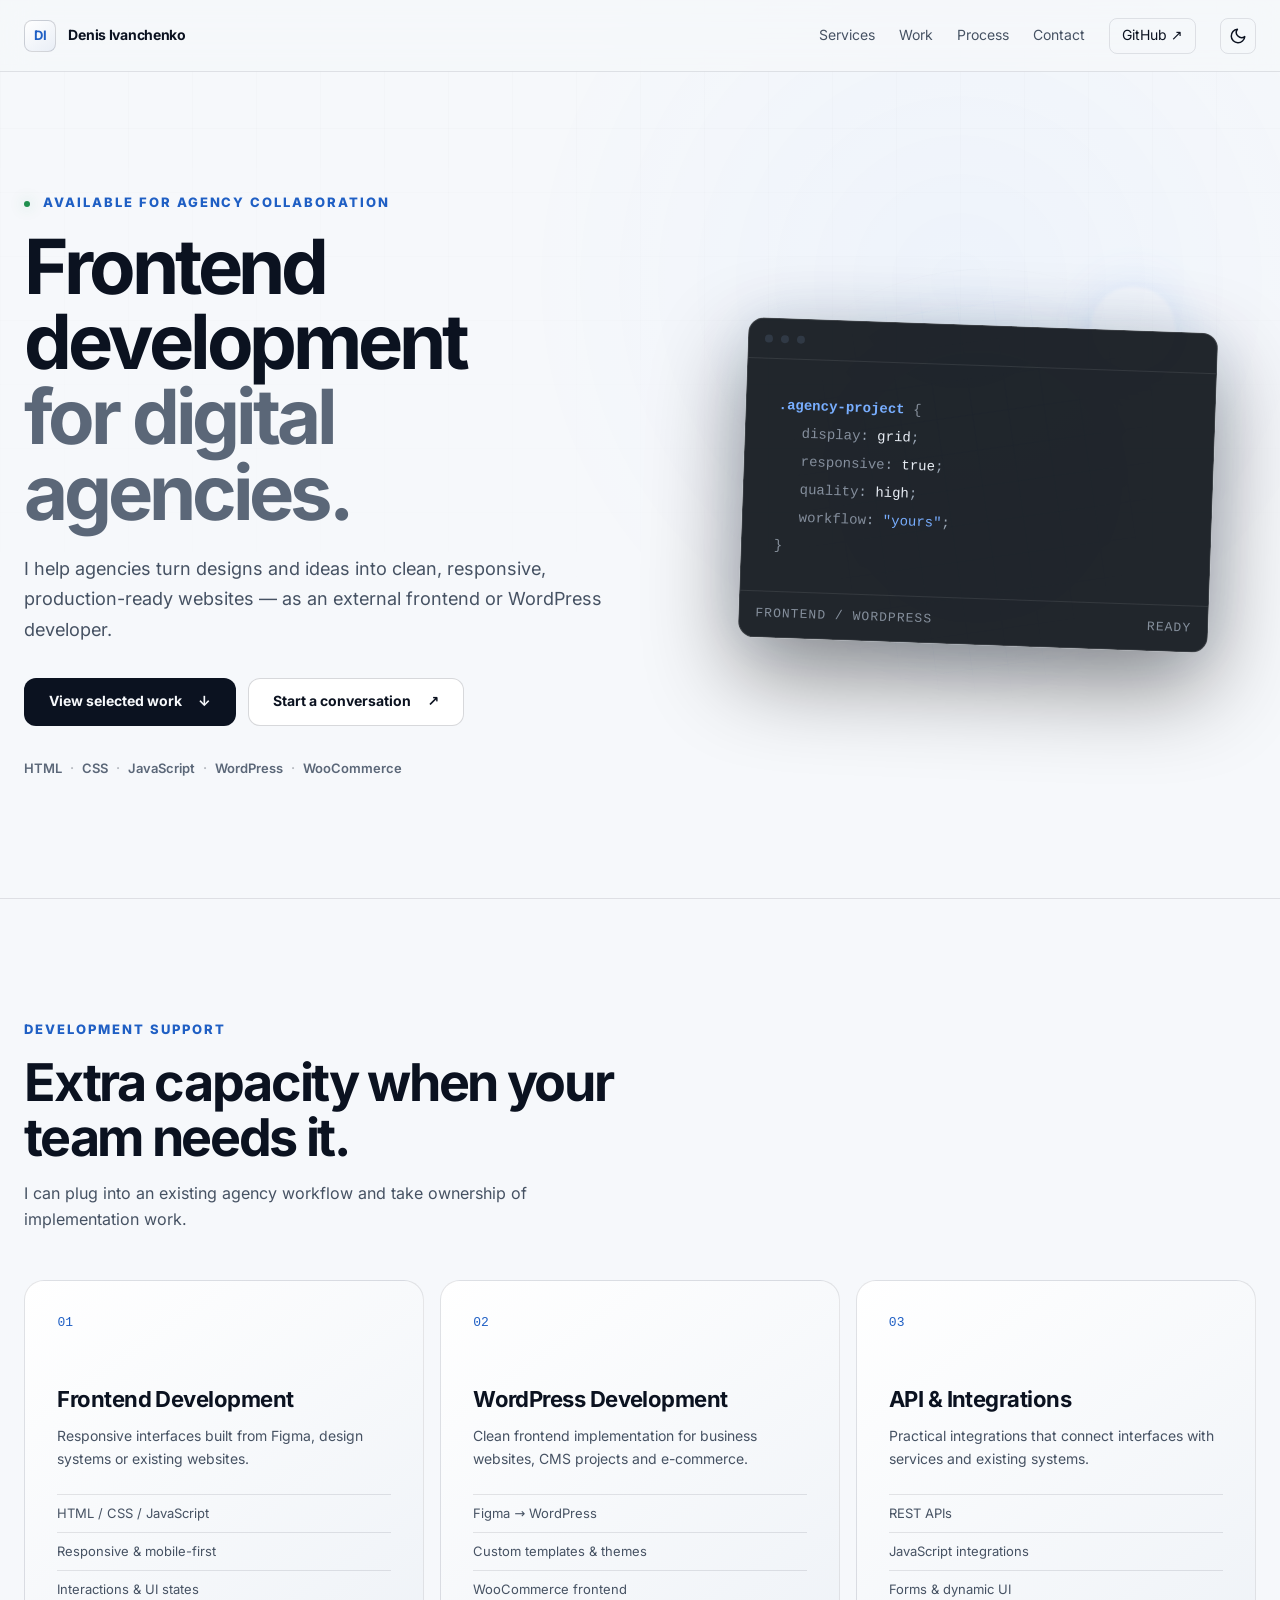
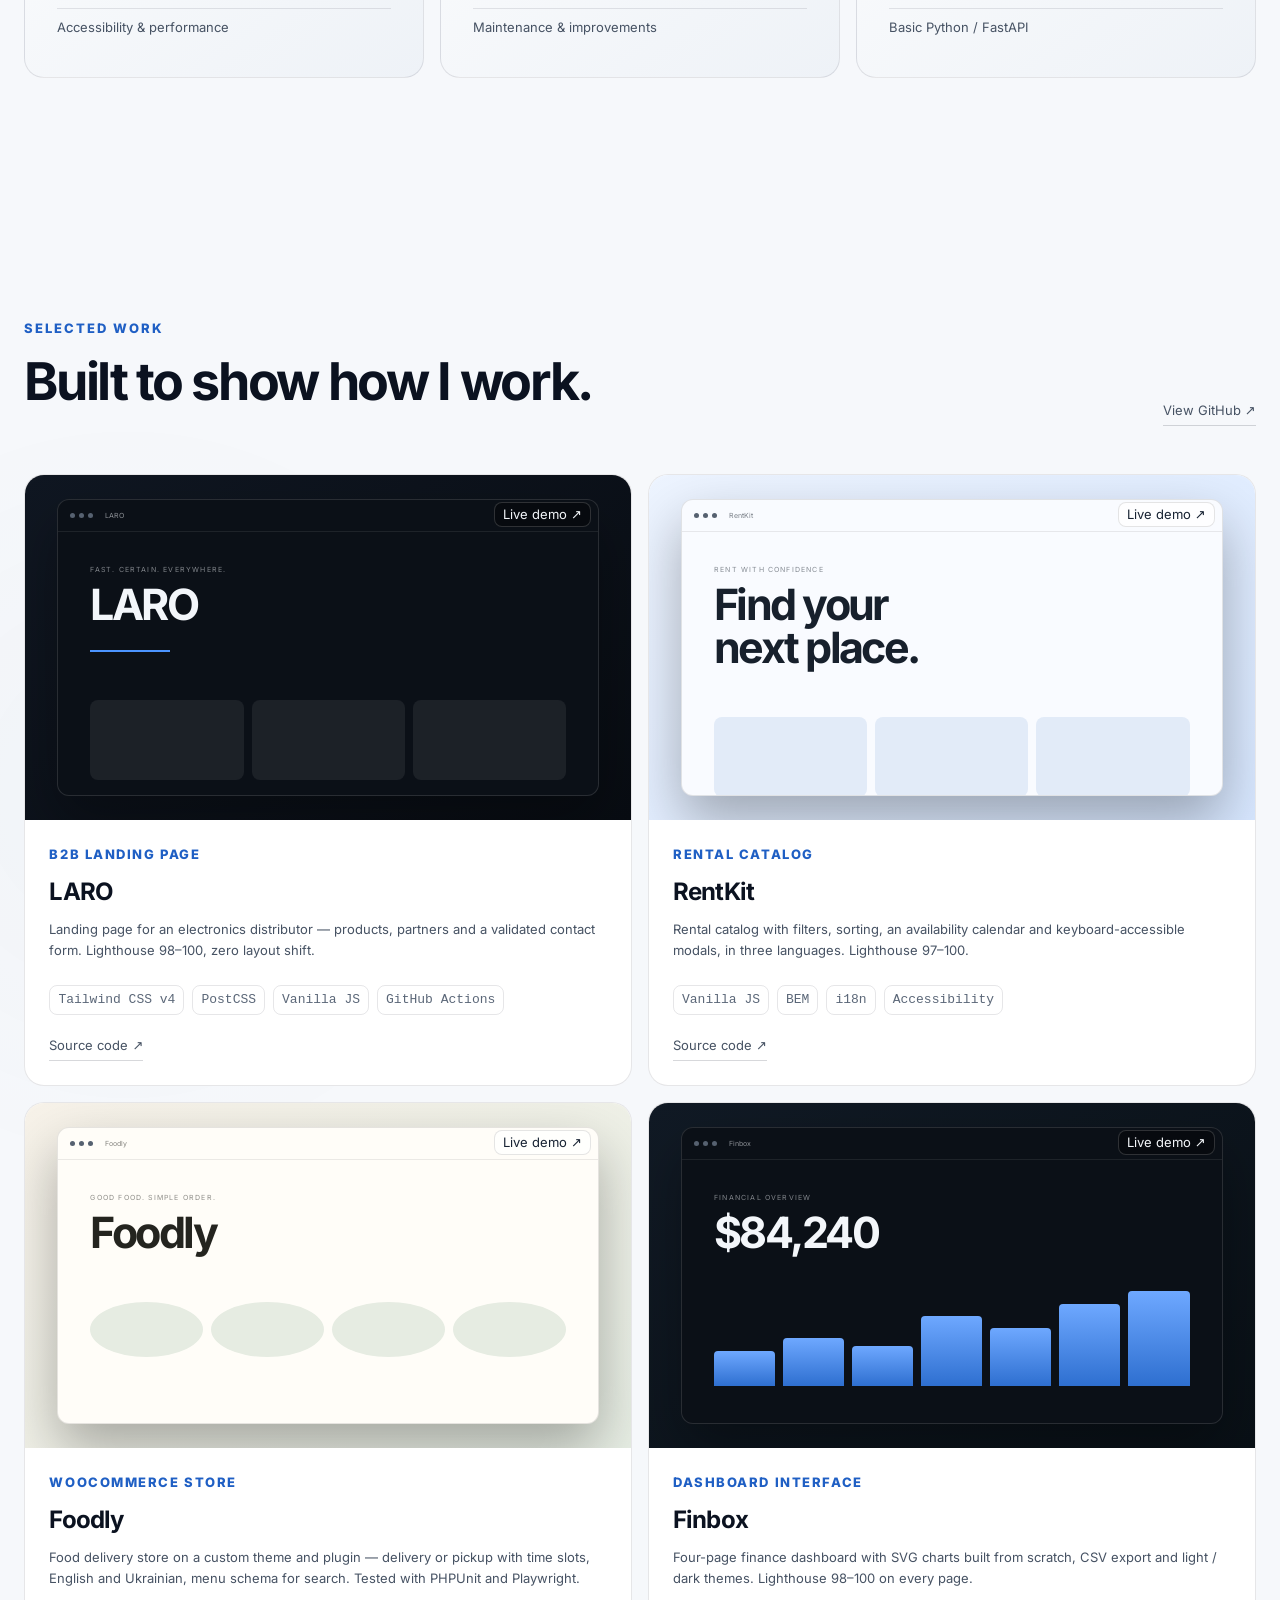
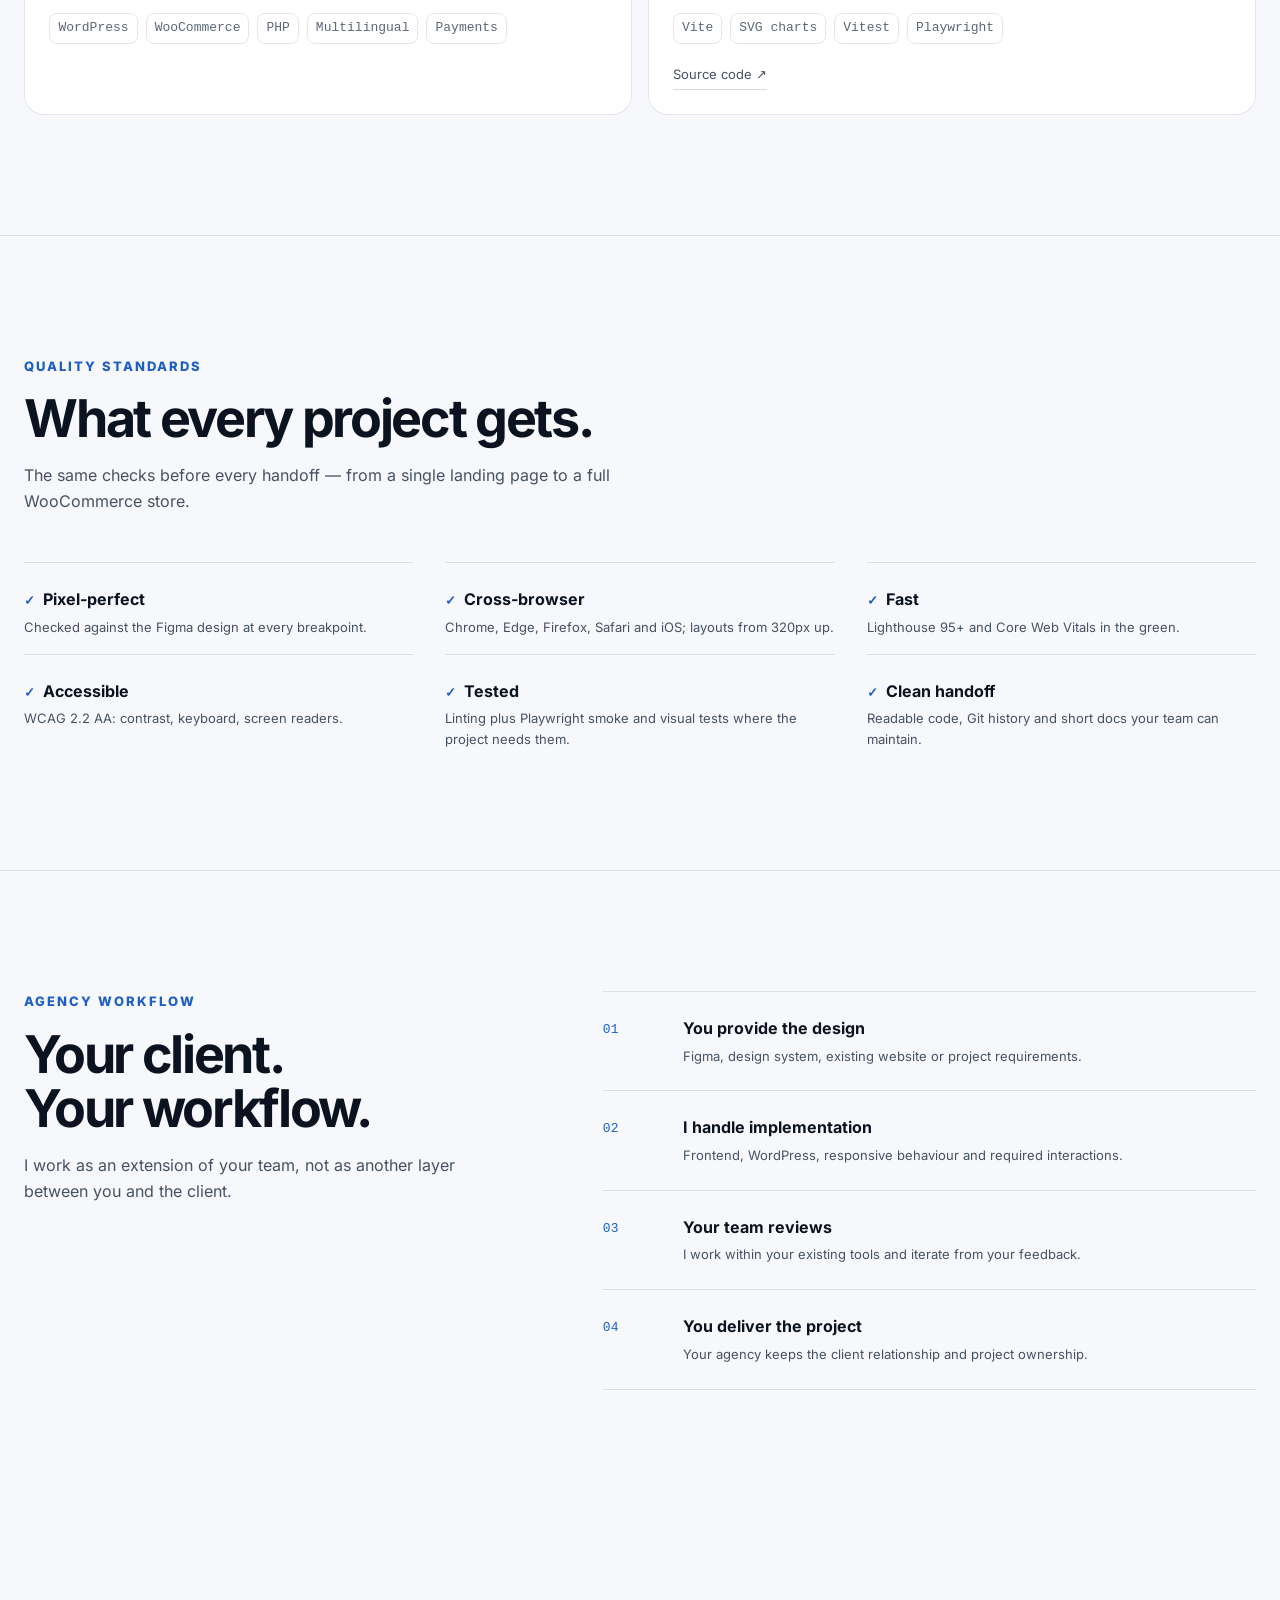
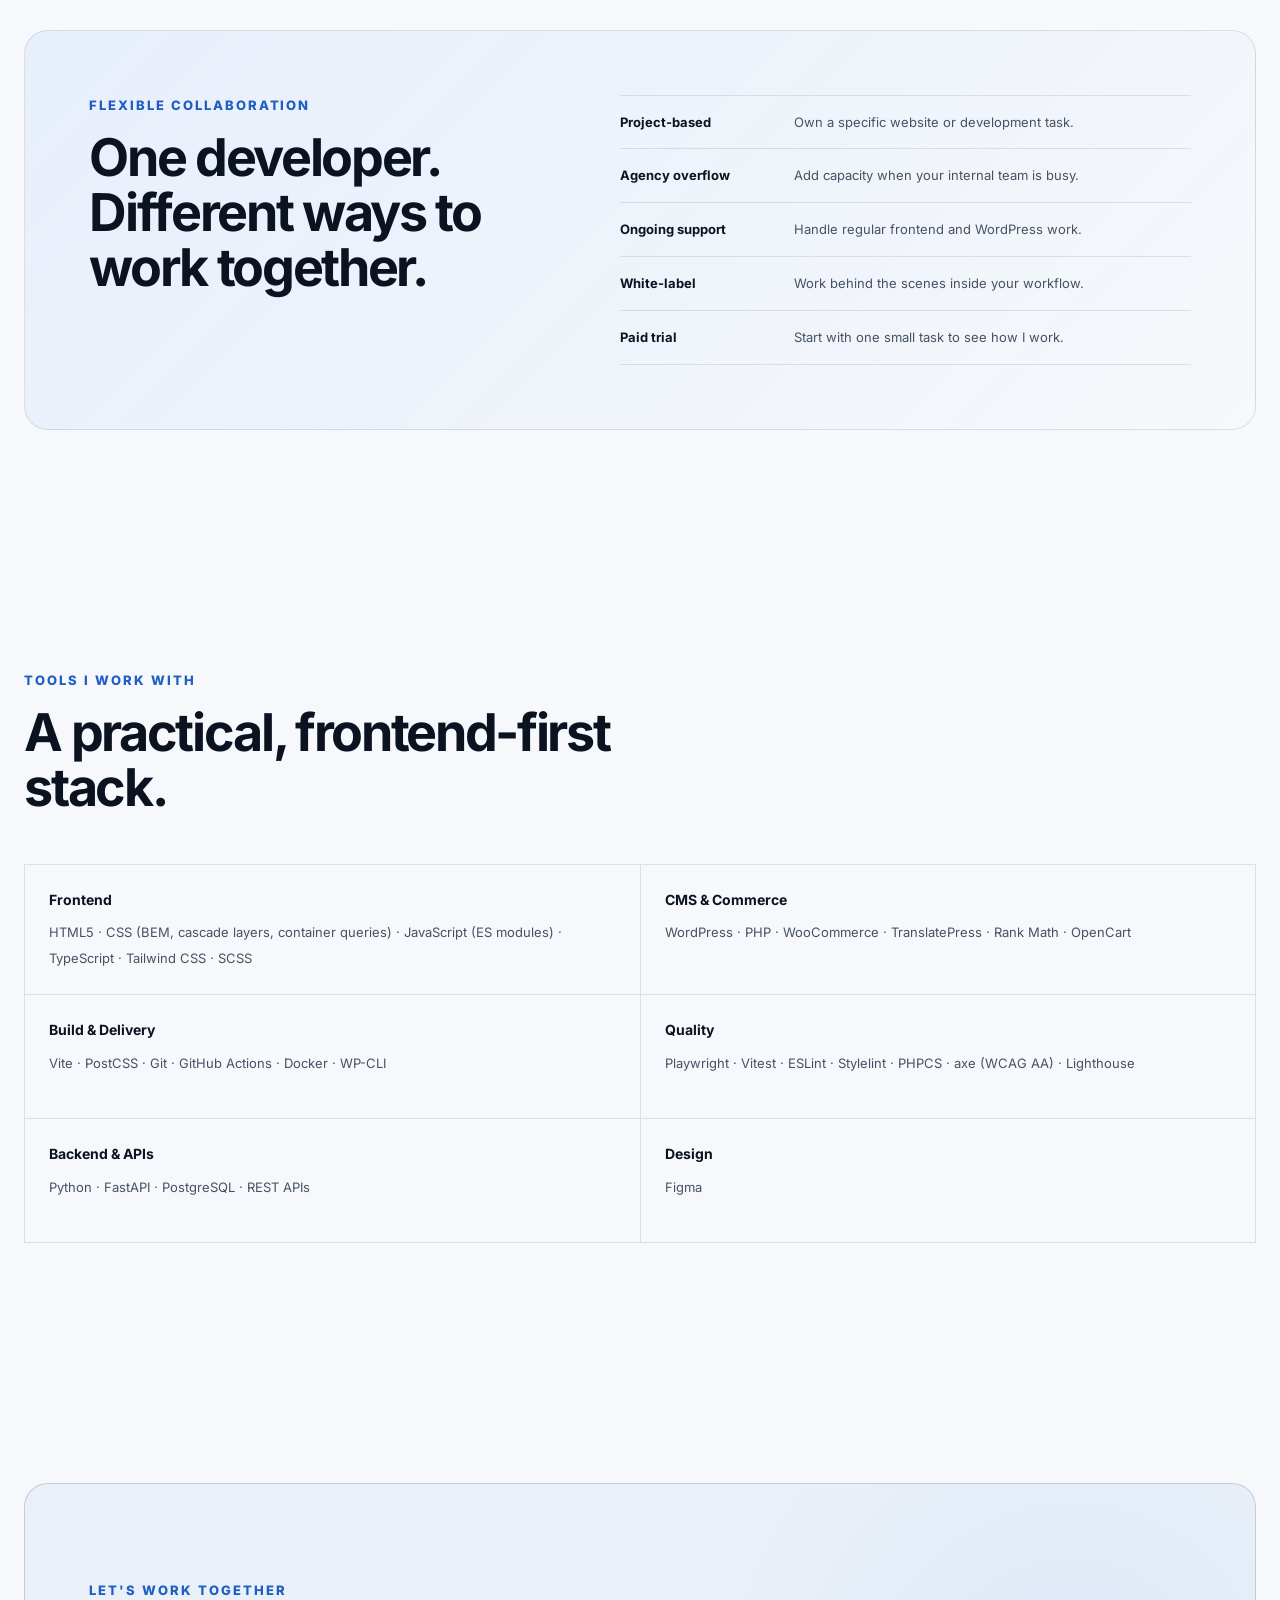
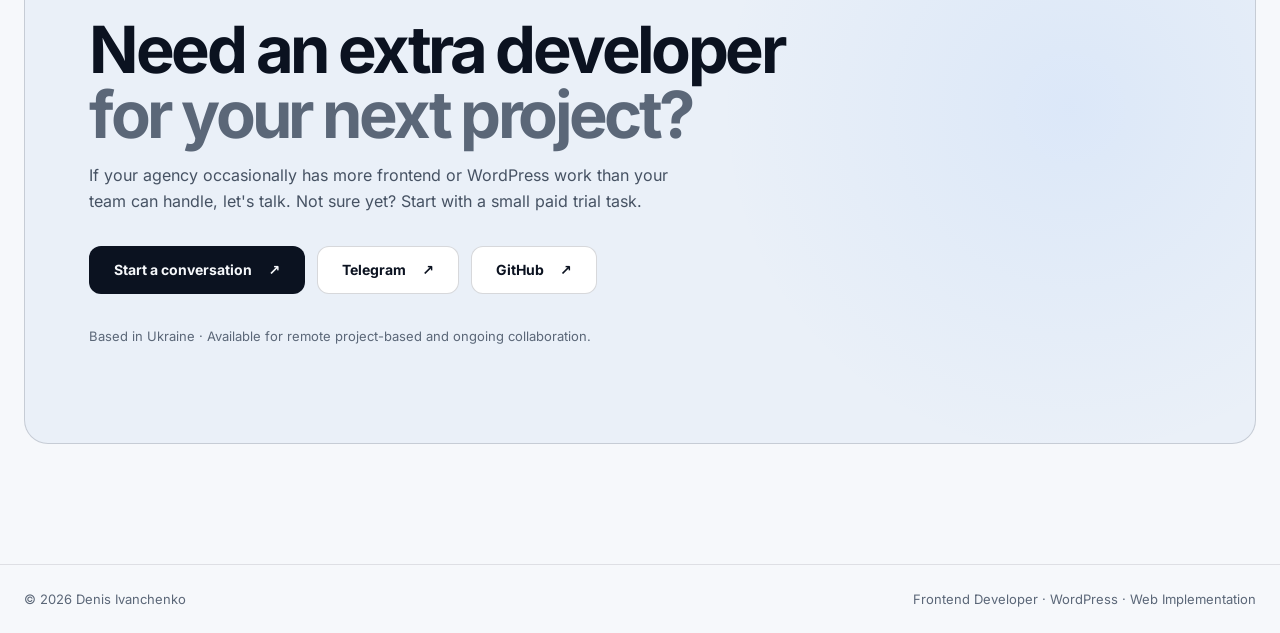
==== commit 00f9757d: "style(work): align tags of a card without a repo link with its row Co-Authored-By: Claude Opus 5.5 <" ====
--- a/index.html
+++ b/index.html
@@ -159,7 +159,7 @@
           <div class="project-card__screen" aria-hidden="true"><div class="project-card__screen-bar"><span class="project-card__screen-dot"></span><span class="project-card__screen-dot"></span><span class="project-card__screen-dot"></span><small class="project-card__screen-title">Foodly</small></div><div class="project-card__screen-body"><span class="project-card__kicker">GOOD FOOD. SIMPLE ORDER.</span><strong class="project-card__headline">Foodly</strong><div class="project-card__blocks project-card__blocks--round"><span class="project-card__block"></span><span class="project-card__block"></span><span class="project-card__block"></span><span class="project-card__block"></span></div></div></div>
           <span class="project-card__badge">Live demo <span aria-hidden="true">↗</span></span>
         </a>
-        <div class="project-card__info"><p class="project-card__type">WooCommerce store</p><h3 class="project-card__title">Foodly</h3><p class="project-card__text">Food delivery store on a custom theme and plugin — delivery or pickup with time slots, English and Ukrainian, menu schema for search. Tested with PHPUnit and Playwright.</p><div class="project-card__tags"><span class="project-card__tag">WordPress</span><span class="project-card__tag">WooCommerce</span><span class="project-card__tag">PHP</span><span class="project-card__tag">Multilingual</span><span class="project-card__tag">Payments</span></div></div>
+        <div class="project-card__info project-card__info--no-repo"><p class="project-card__type">WooCommerce store</p><h3 class="project-card__title">Foodly</h3><p class="project-card__text">Food delivery store on a custom theme and plugin — delivery or pickup with time slots, English and Ukrainian, menu schema for search. Tested with PHPUnit and Playwright.</p><div class="project-card__tags"><span class="project-card__tag">WordPress</span><span class="project-card__tag">WooCommerce</span><span class="project-card__tag">PHP</span><span class="project-card__tag">Multilingual</span><span class="project-card__tag">Payments</span></div></div>
       </article>
 
       <article class="project-card project-card--finbox">
--- a/css/components/project-card.css
+++ b/css/components/project-card.css
@@ -227,6 +227,15 @@
   font-size: var(--text-xs);
 }
 
+/* Card without a repo link: an empty box of the link's size keeps the tags in line with the row */
+.project-card__info--no-repo::after {
+  content: "\00a0";
+  margin-top: var(--space-s);
+  padding-block: var(--space-3xs);
+  border-bottom: var(--border-width) solid transparent;
+  font-size: var(--text-xs);
+}
+
 @media (min-width: 768px) {
   .project-grid {
     grid-template-columns: repeat(2, 1fr);
